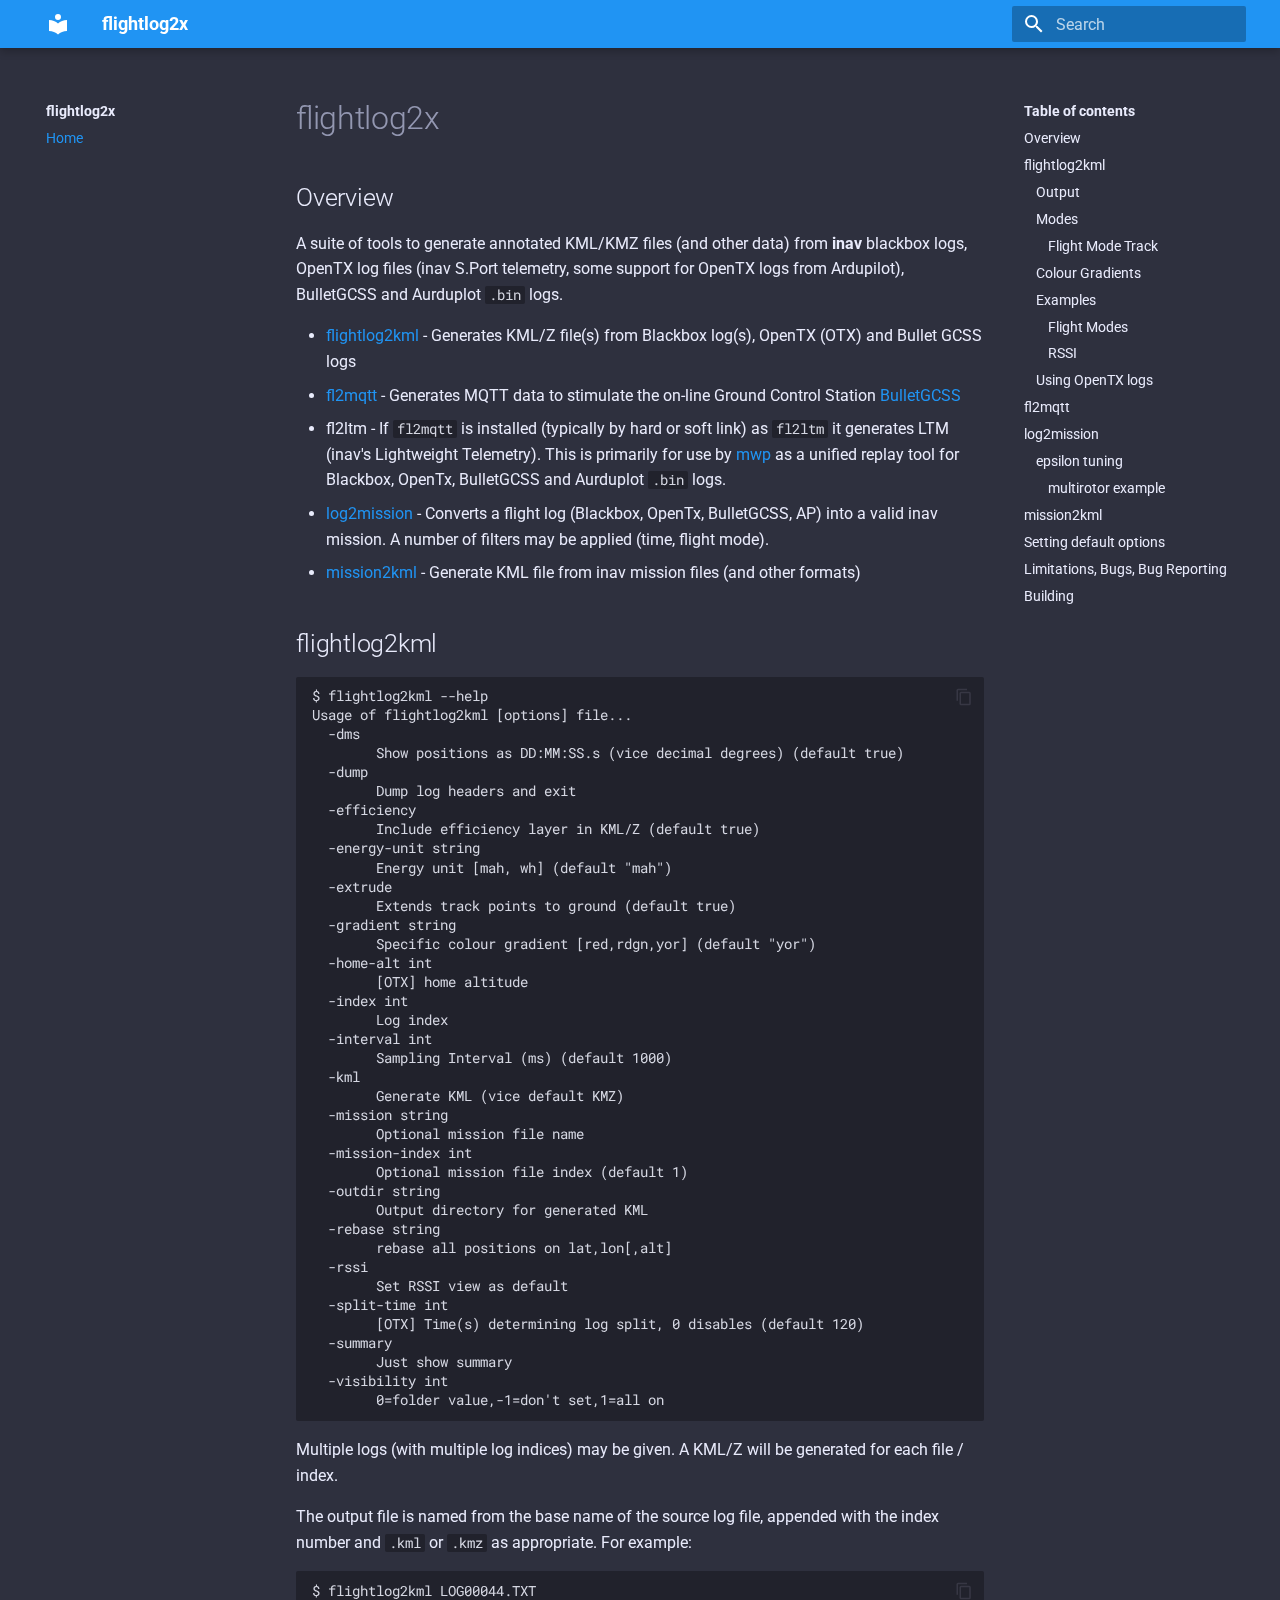
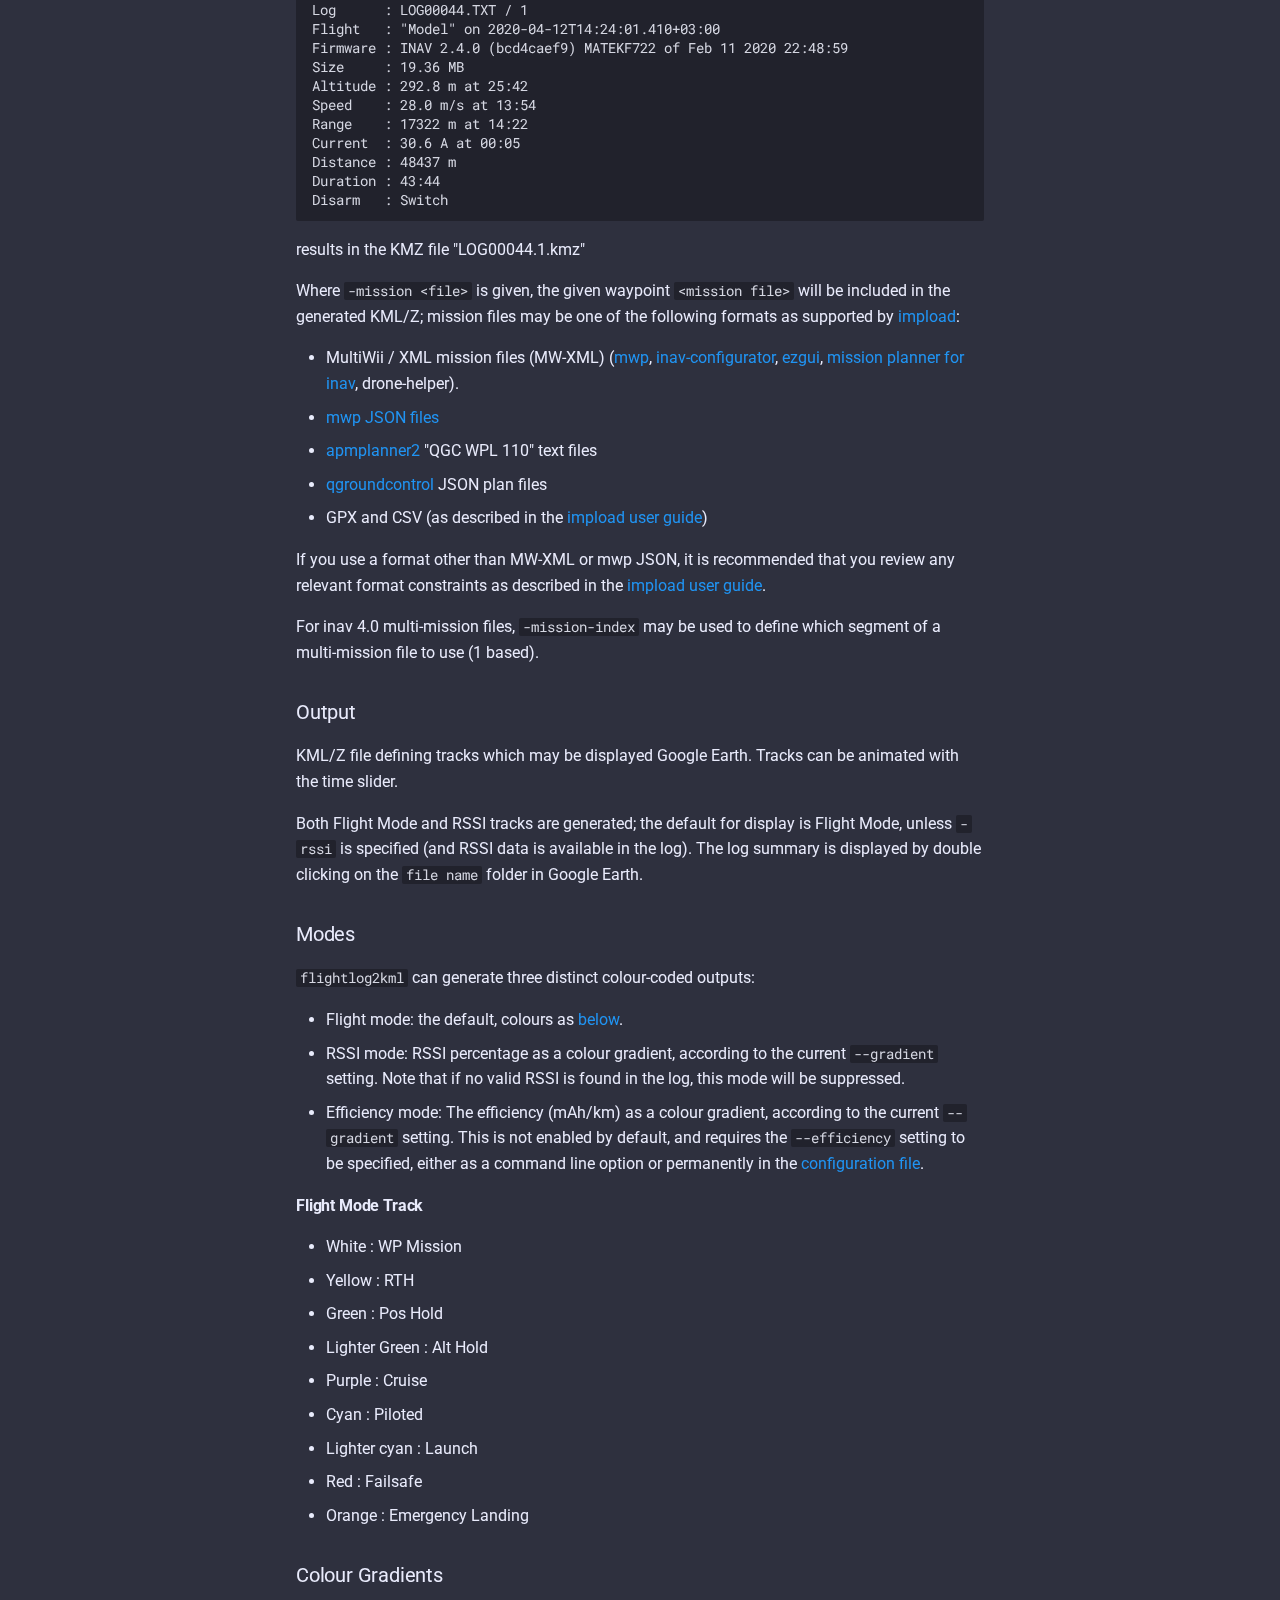
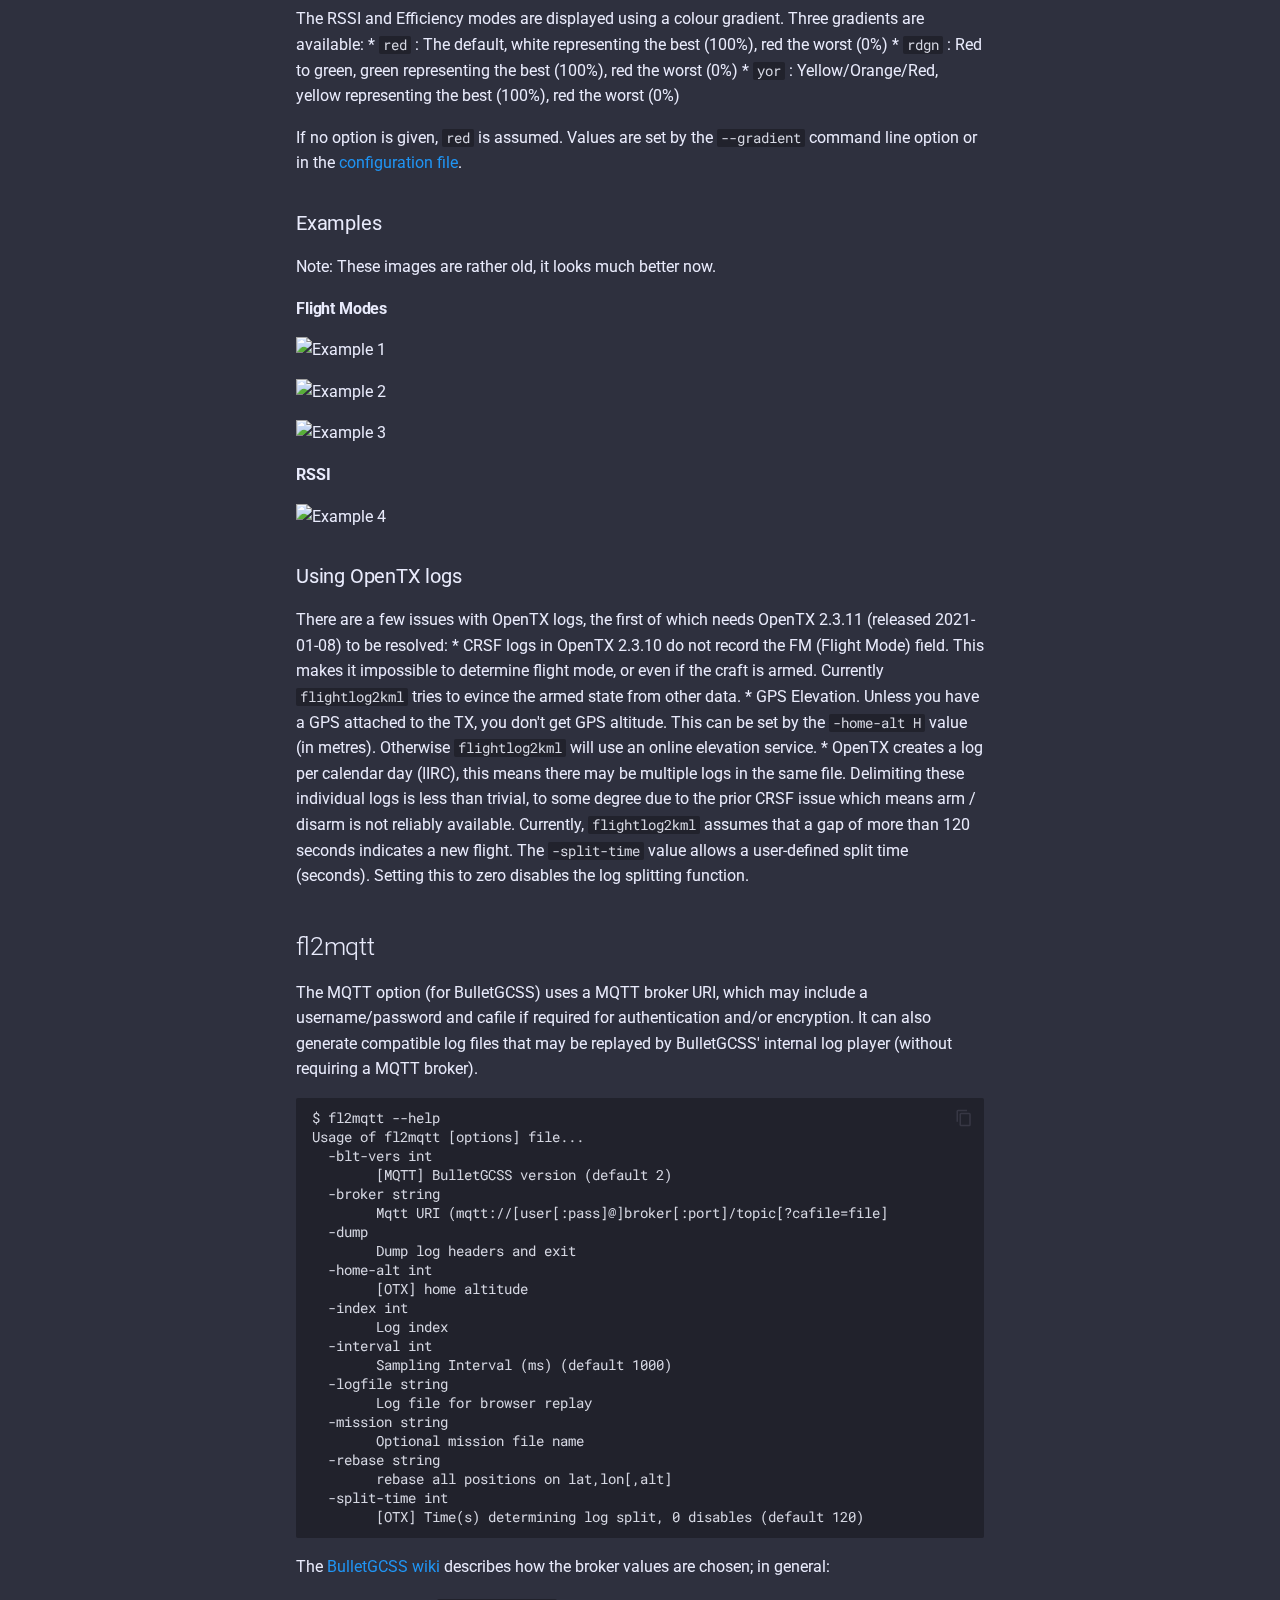
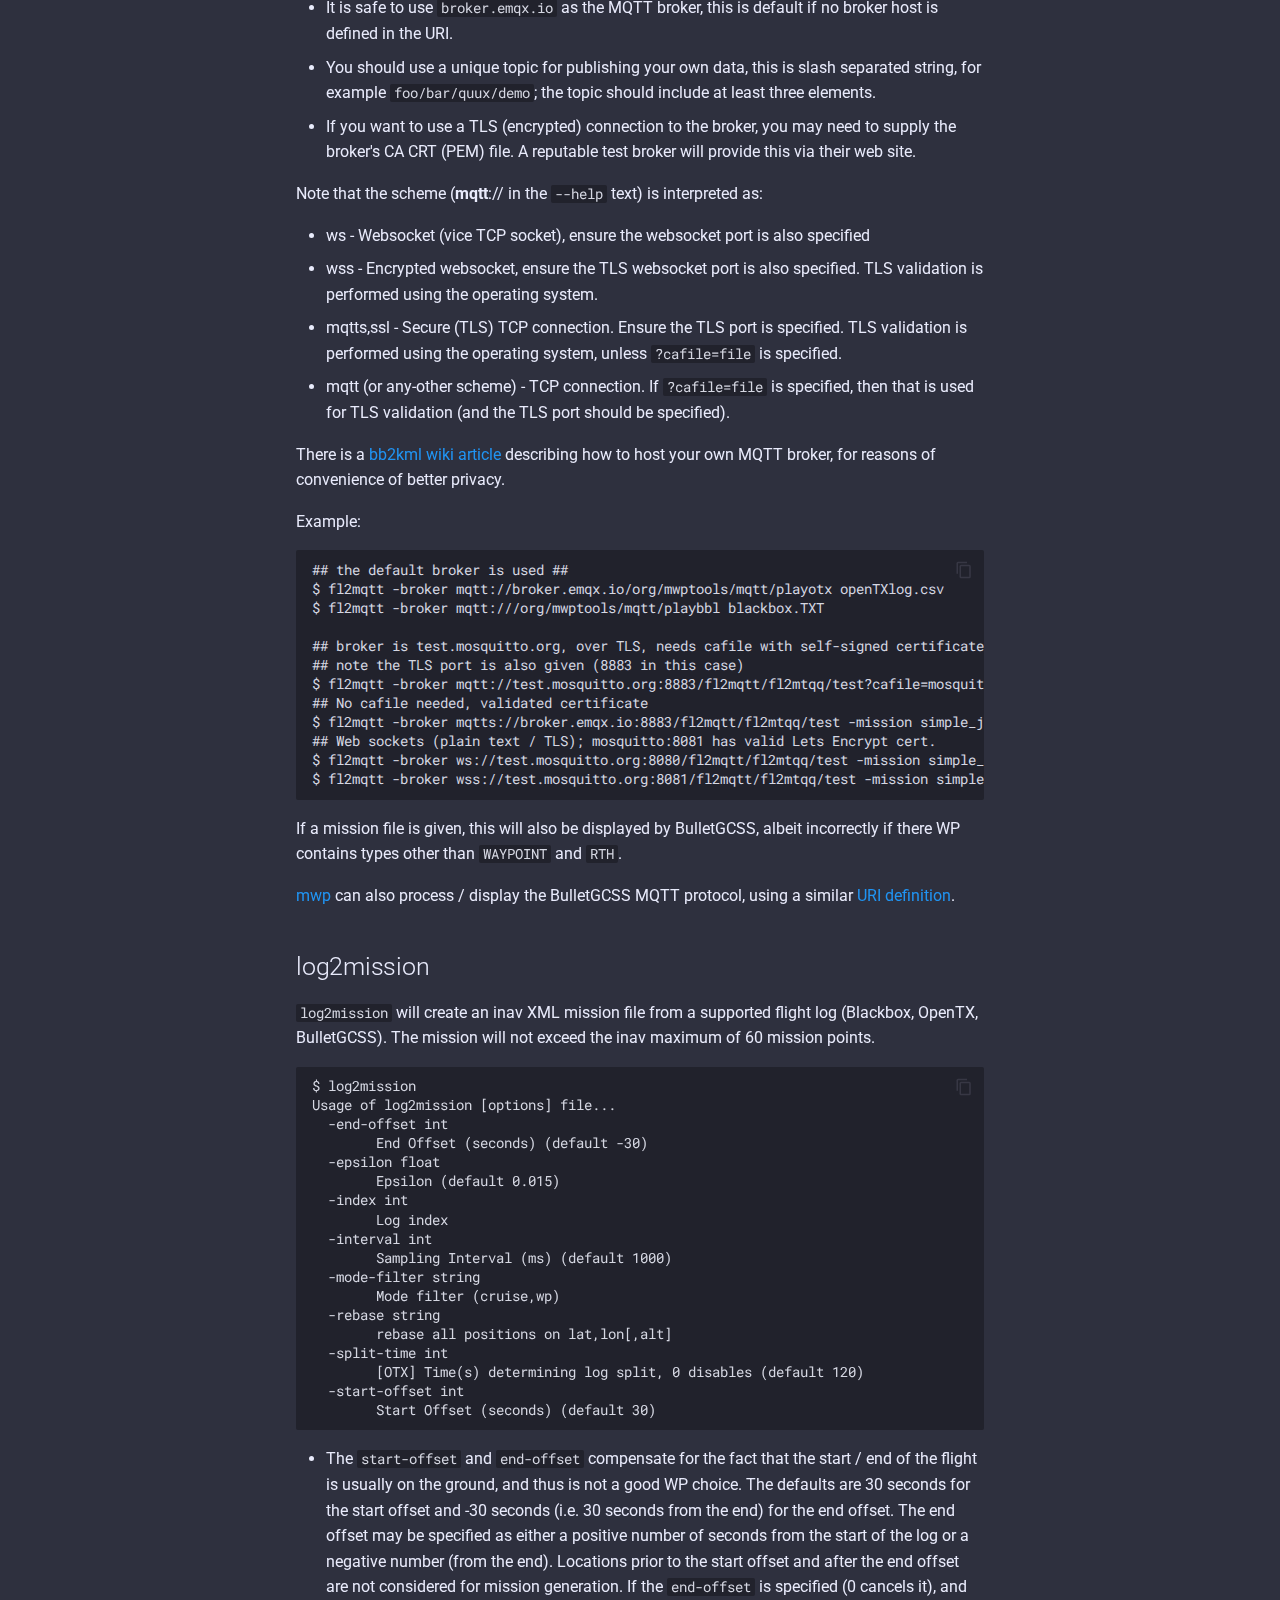
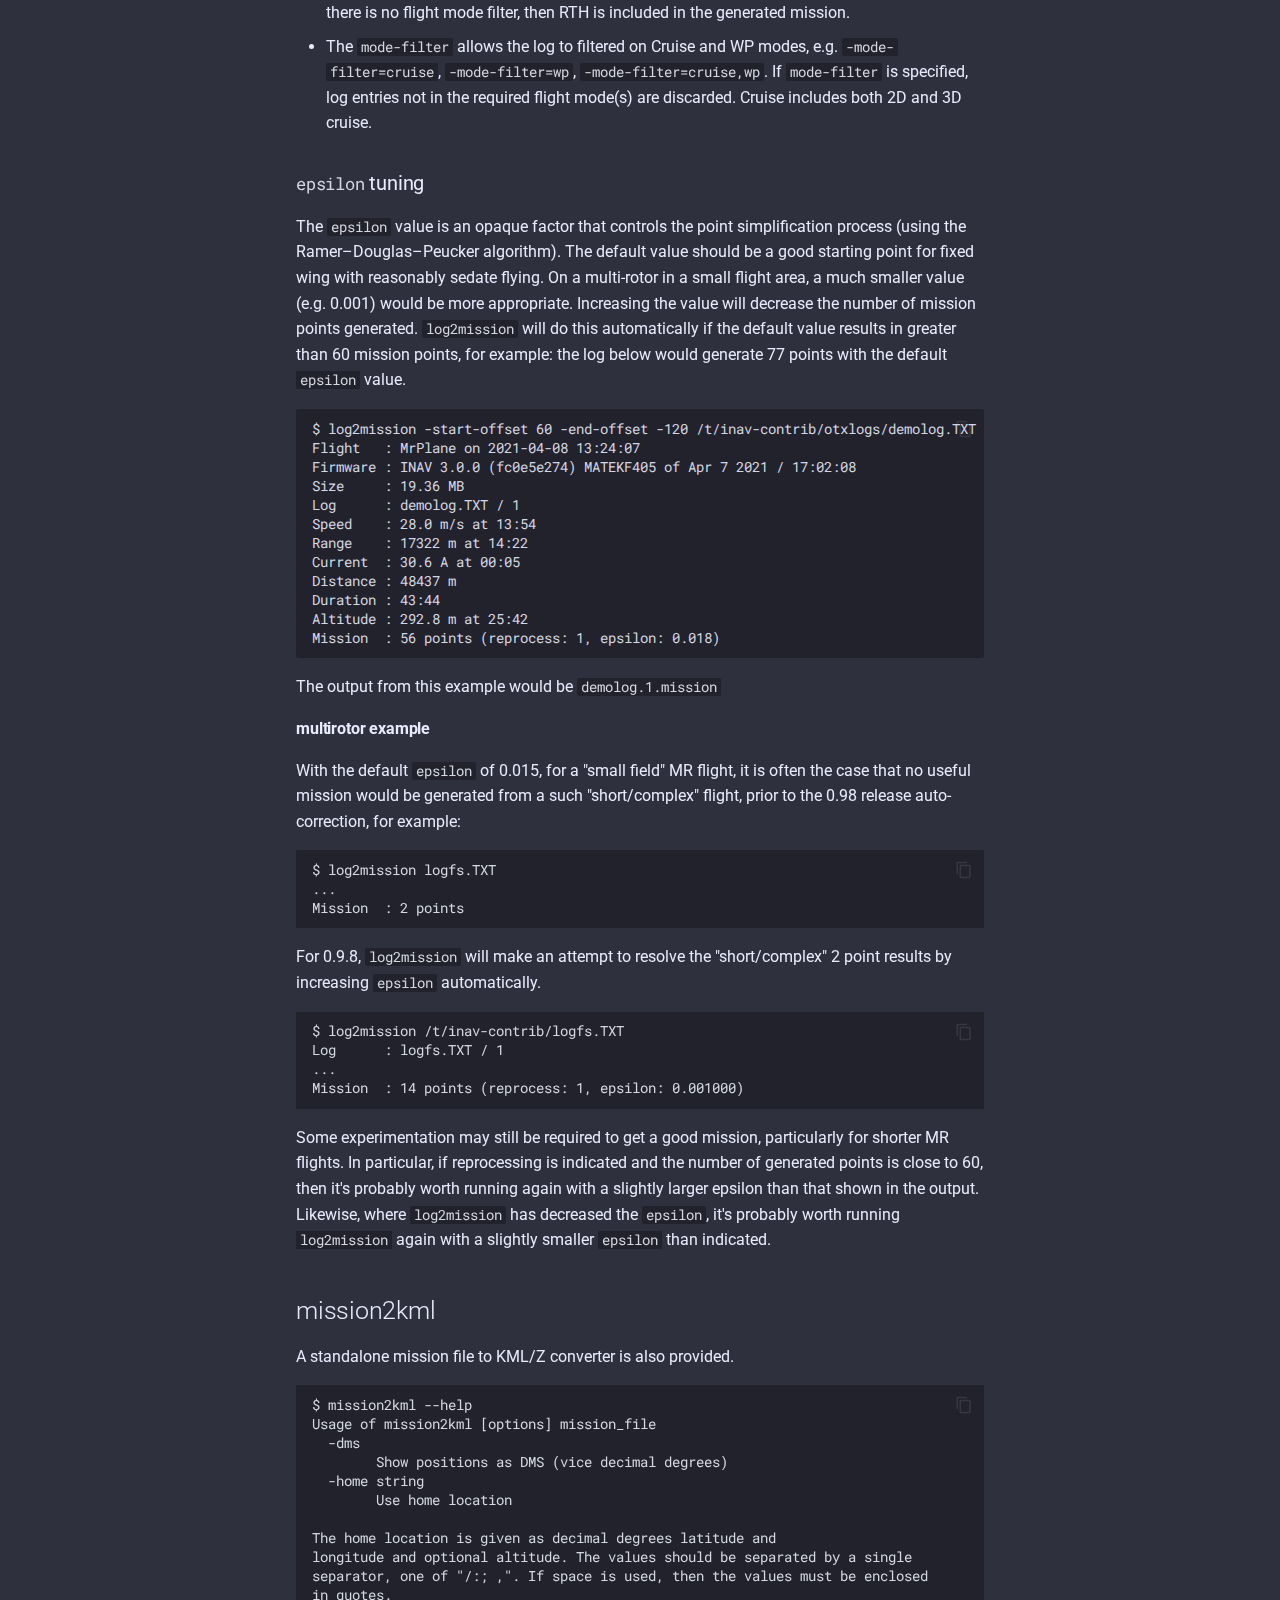
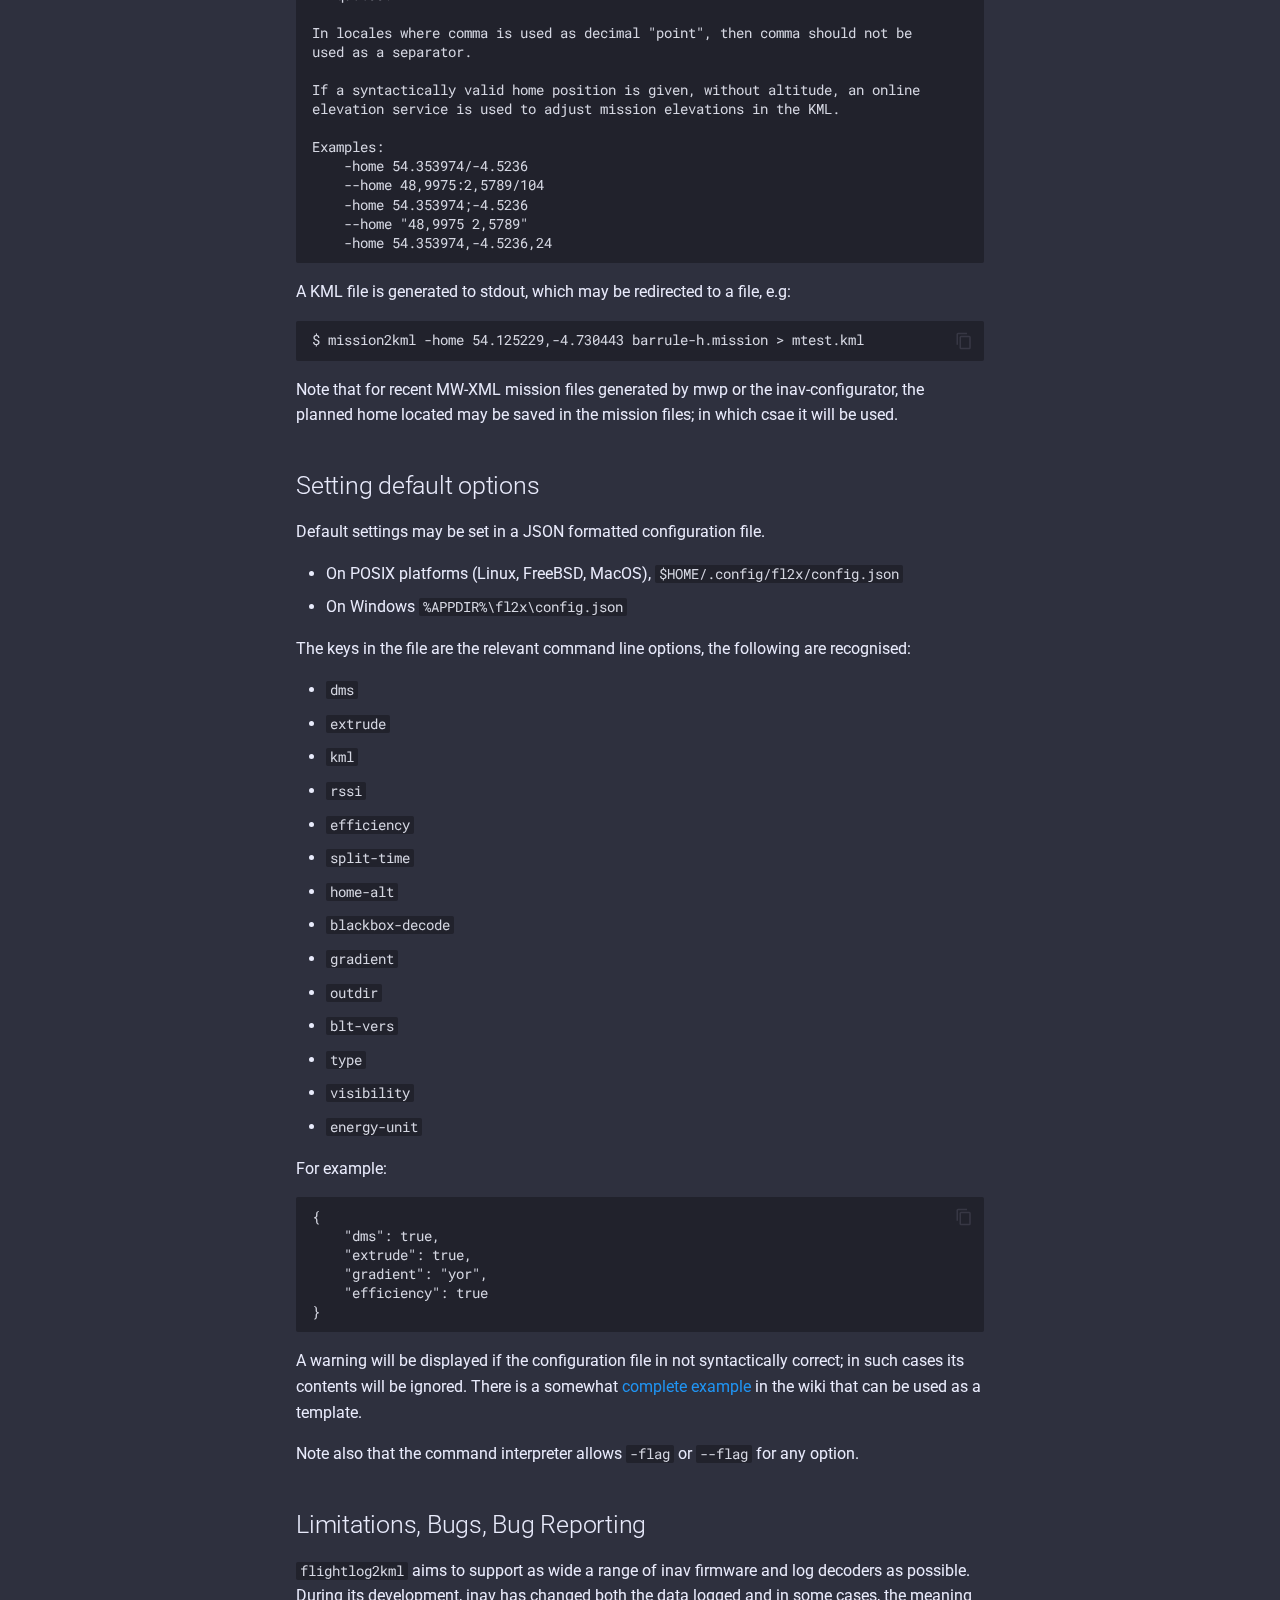
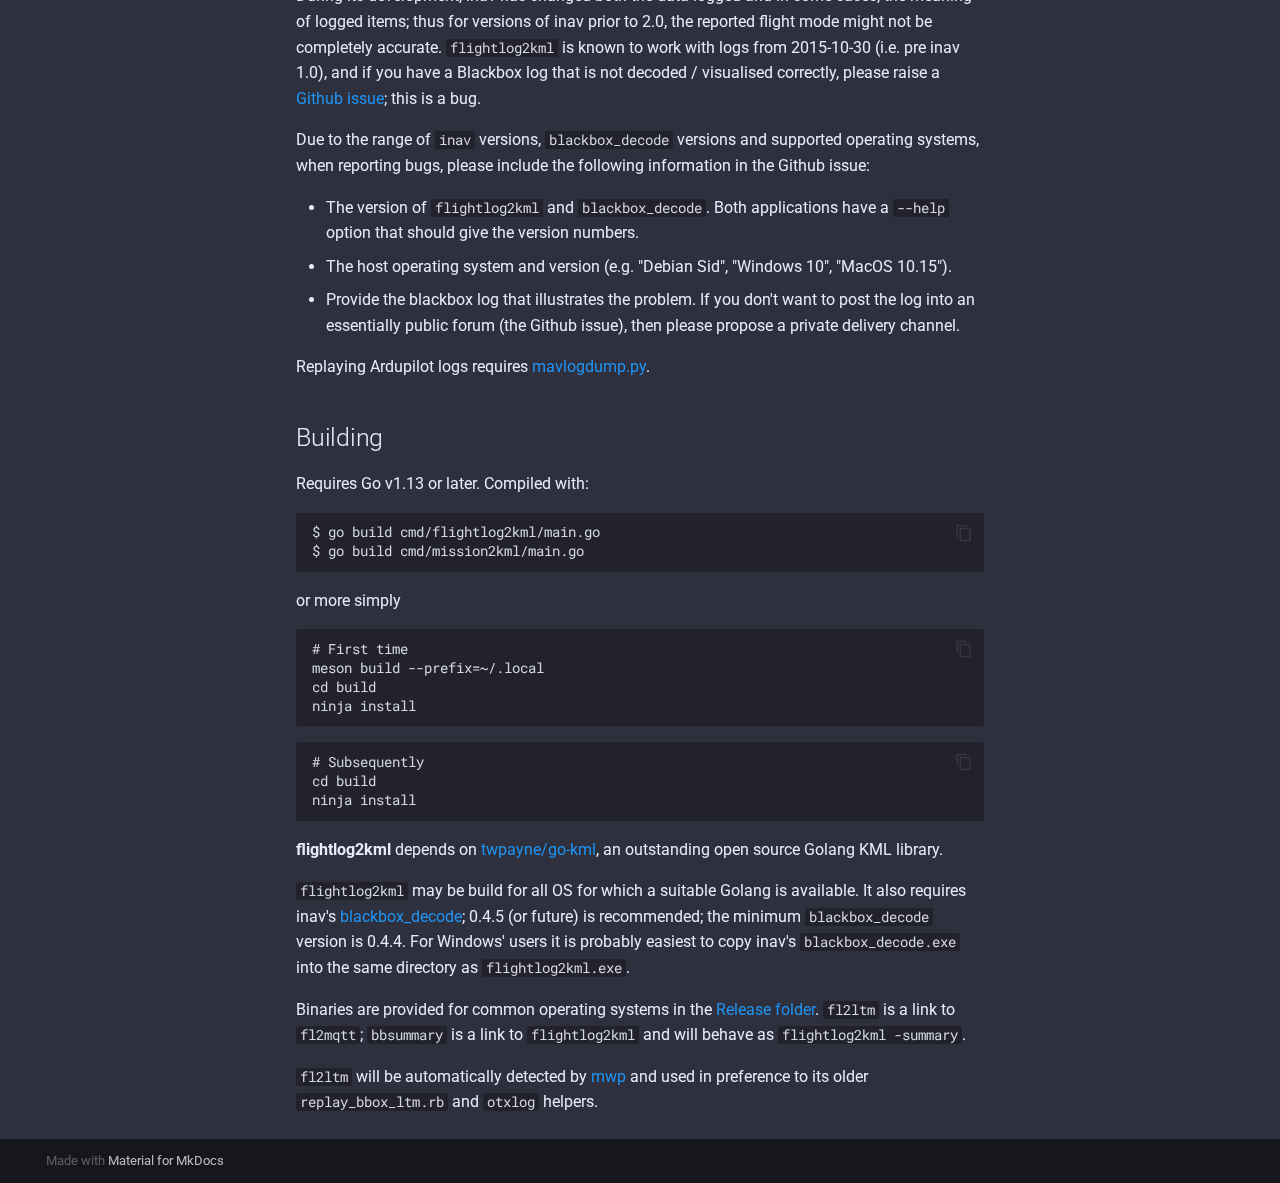
==== manual/site/index.html @ 68529bb4 "mkdocs support" ====
<!doctype html>
<html lang="en" class="no-js">
  <head>
    
      <meta charset="utf-8">
      <meta name="viewport" content="width=device-width,initial-scale=1">
      
      
      
      <link rel="icon" href="assets/images/favicon.png">
      <meta name="generator" content="mkdocs-1.2.3, mkdocs-material-8.1.3">
    
    
      
        <title>flightlog2X - flightlog2x</title>
      
    
    
      <link rel="stylesheet" href="assets/stylesheets/main.edf004c2.min.css">
      
        
        <link rel="stylesheet" href="assets/stylesheets/palette.e6a45f82.min.css">
        
          
          
          <meta name="theme-color" content="#2094f3">
        
      
    
    
    
      
        
        <link rel="preconnect" href="https://fonts.gstatic.com" crossorigin>
        <link rel="stylesheet" href="https://fonts.googleapis.com/css?family=Roboto:300,400,400i,700%7CRoboto+Mono&display=fallback">
        <style>:root{--md-text-font:"Roboto";--md-code-font:"Roboto Mono"}</style>
      
    
    
    <script>__md_scope=new URL(".",location),__md_get=(e,_=localStorage,t=__md_scope)=>JSON.parse(_.getItem(t.pathname+"."+e)),__md_set=(e,_,t=localStorage,a=__md_scope)=>{try{t.setItem(a.pathname+"."+e,JSON.stringify(_))}catch(e){}}</script>
    
      

    
    
  </head>
  
  
    
    
    
    
    
    <body dir="ltr" data-md-color-scheme="slate" data-md-color-primary="blue" data-md-color-accent="">
  
    
    
    <input class="md-toggle" data-md-toggle="drawer" type="checkbox" id="__drawer" autocomplete="off">
    <input class="md-toggle" data-md-toggle="search" type="checkbox" id="__search" autocomplete="off">
    <label class="md-overlay" for="__drawer"></label>
    <div data-md-component="skip">
      
        
        <a href="#flightlog2x" class="md-skip">
          Skip to content
        </a>
      
    </div>
    <div data-md-component="announce">
      
    </div>
    
    
      

<header class="md-header" data-md-component="header">
  <nav class="md-header__inner md-grid" aria-label="Header">
    <a href="." title="flightlog2x" class="md-header__button md-logo" aria-label="flightlog2x" data-md-component="logo">
      
  
  <svg xmlns="http://www.w3.org/2000/svg" viewBox="0 0 24 24"><path d="M12 8a3 3 0 0 0 3-3 3 3 0 0 0-3-3 3 3 0 0 0-3 3 3 3 0 0 0 3 3m0 3.54C9.64 9.35 6.5 8 3 8v11c3.5 0 6.64 1.35 9 3.54 2.36-2.19 5.5-3.54 9-3.54V8c-3.5 0-6.64 1.35-9 3.54z"/></svg>

    </a>
    <label class="md-header__button md-icon" for="__drawer">
      <svg xmlns="http://www.w3.org/2000/svg" viewBox="0 0 24 24"><path d="M3 6h18v2H3V6m0 5h18v2H3v-2m0 5h18v2H3v-2z"/></svg>
    </label>
    <div class="md-header__title" data-md-component="header-title">
      <div class="md-header__ellipsis">
        <div class="md-header__topic">
          <span class="md-ellipsis">
            flightlog2x
          </span>
        </div>
        <div class="md-header__topic" data-md-component="header-topic">
          <span class="md-ellipsis">
            
              flightlog2X
            
          </span>
        </div>
      </div>
    </div>
    
    
    
      <label class="md-header__button md-icon" for="__search">
        <svg xmlns="http://www.w3.org/2000/svg" viewBox="0 0 24 24"><path d="M9.5 3A6.5 6.5 0 0 1 16 9.5c0 1.61-.59 3.09-1.56 4.23l.27.27h.79l5 5-1.5 1.5-5-5v-.79l-.27-.27A6.516 6.516 0 0 1 9.5 16 6.5 6.5 0 0 1 3 9.5 6.5 6.5 0 0 1 9.5 3m0 2C7 5 5 7 5 9.5S7 14 9.5 14 14 12 14 9.5 12 5 9.5 5z"/></svg>
      </label>
      <div class="md-search" data-md-component="search" role="dialog">
  <label class="md-search__overlay" for="__search"></label>
  <div class="md-search__inner" role="search">
    <form class="md-search__form" name="search">
      <input type="text" class="md-search__input" name="query" aria-label="Search" placeholder="Search" autocapitalize="off" autocorrect="off" autocomplete="off" spellcheck="false" data-md-component="search-query" required>
      <label class="md-search__icon md-icon" for="__search">
        <svg xmlns="http://www.w3.org/2000/svg" viewBox="0 0 24 24"><path d="M9.5 3A6.5 6.5 0 0 1 16 9.5c0 1.61-.59 3.09-1.56 4.23l.27.27h.79l5 5-1.5 1.5-5-5v-.79l-.27-.27A6.516 6.516 0 0 1 9.5 16 6.5 6.5 0 0 1 3 9.5 6.5 6.5 0 0 1 9.5 3m0 2C7 5 5 7 5 9.5S7 14 9.5 14 14 12 14 9.5 12 5 9.5 5z"/></svg>
        <svg xmlns="http://www.w3.org/2000/svg" viewBox="0 0 24 24"><path d="M20 11v2H8l5.5 5.5-1.42 1.42L4.16 12l7.92-7.92L13.5 5.5 8 11h12z"/></svg>
      </label>
      <nav class="md-search__options" aria-label="Search">
        
        <button type="reset" class="md-search__icon md-icon" aria-label="Clear" tabindex="-1">
          <svg xmlns="http://www.w3.org/2000/svg" viewBox="0 0 24 24"><path d="M19 6.41 17.59 5 12 10.59 6.41 5 5 6.41 10.59 12 5 17.59 6.41 19 12 13.41 17.59 19 19 17.59 13.41 12 19 6.41z"/></svg>
        </button>
      </nav>
      
    </form>
    <div class="md-search__output">
      <div class="md-search__scrollwrap" data-md-scrollfix>
        <div class="md-search-result" data-md-component="search-result">
          <div class="md-search-result__meta">
            Initializing search
          </div>
          <ol class="md-search-result__list"></ol>
        </div>
      </div>
    </div>
  </div>
</div>
    
    
  </nav>
  
</header>
    
    <div class="md-container" data-md-component="container">
      
      
        
          
        
      
      <main class="md-main" data-md-component="main">
        <div class="md-main__inner md-grid">
          
            
              
              <div class="md-sidebar md-sidebar--primary" data-md-component="sidebar" data-md-type="navigation" >
                <div class="md-sidebar__scrollwrap">
                  <div class="md-sidebar__inner">
                    


<nav class="md-nav md-nav--primary" aria-label="Navigation" data-md-level="0">
  <label class="md-nav__title" for="__drawer">
    <a href="." title="flightlog2x" class="md-nav__button md-logo" aria-label="flightlog2x" data-md-component="logo">
      
  
  <svg xmlns="http://www.w3.org/2000/svg" viewBox="0 0 24 24"><path d="M12 8a3 3 0 0 0 3-3 3 3 0 0 0-3-3 3 3 0 0 0-3 3 3 3 0 0 0 3 3m0 3.54C9.64 9.35 6.5 8 3 8v11c3.5 0 6.64 1.35 9 3.54 2.36-2.19 5.5-3.54 9-3.54V8c-3.5 0-6.64 1.35-9 3.54z"/></svg>

    </a>
    flightlog2x
  </label>
  
  <ul class="md-nav__list" data-md-scrollfix>
    
      
      
      

  
  
    
  
  
    <li class="md-nav__item md-nav__item--active">
      
      <input class="md-nav__toggle md-toggle" data-md-toggle="toc" type="checkbox" id="__toc">
      
      
        
      
      
        <label class="md-nav__link md-nav__link--active" for="__toc">
          Home
          <span class="md-nav__icon md-icon"></span>
        </label>
      
      <a href="." class="md-nav__link md-nav__link--active">
        Home
      </a>
      
        

<nav class="md-nav md-nav--secondary" aria-label="Table of contents">
  
  
  
    
  
  
    <label class="md-nav__title" for="__toc">
      <span class="md-nav__icon md-icon"></span>
      Table of contents
    </label>
    <ul class="md-nav__list" data-md-component="toc" data-md-scrollfix>
      
        <li class="md-nav__item">
  <a href="#overview" class="md-nav__link">
    Overview
  </a>
  
</li>
      
        <li class="md-nav__item">
  <a href="#flightlog2kml" class="md-nav__link">
    flightlog2kml
  </a>
  
    <nav class="md-nav" aria-label="flightlog2kml">
      <ul class="md-nav__list">
        
          <li class="md-nav__item">
  <a href="#output" class="md-nav__link">
    Output
  </a>
  
</li>
        
          <li class="md-nav__item">
  <a href="#modes" class="md-nav__link">
    Modes
  </a>
  
    <nav class="md-nav" aria-label="Modes">
      <ul class="md-nav__list">
        
          <li class="md-nav__item">
  <a href="#flight-mode-track" class="md-nav__link">
    Flight Mode Track
  </a>
  
</li>
        
      </ul>
    </nav>
  
</li>
        
          <li class="md-nav__item">
  <a href="#colour-gradients" class="md-nav__link">
    Colour Gradients
  </a>
  
</li>
        
          <li class="md-nav__item">
  <a href="#examples" class="md-nav__link">
    Examples
  </a>
  
    <nav class="md-nav" aria-label="Examples">
      <ul class="md-nav__list">
        
          <li class="md-nav__item">
  <a href="#flight-modes" class="md-nav__link">
    Flight Modes
  </a>
  
</li>
        
          <li class="md-nav__item">
  <a href="#rssi" class="md-nav__link">
    RSSI
  </a>
  
</li>
        
      </ul>
    </nav>
  
</li>
        
          <li class="md-nav__item">
  <a href="#using-opentx-logs" class="md-nav__link">
    Using OpenTX logs
  </a>
  
</li>
        
      </ul>
    </nav>
  
</li>
      
        <li class="md-nav__item">
  <a href="#fl2mqtt" class="md-nav__link">
    fl2mqtt
  </a>
  
</li>
      
        <li class="md-nav__item">
  <a href="#log2mission" class="md-nav__link">
    log2mission
  </a>
  
    <nav class="md-nav" aria-label="log2mission">
      <ul class="md-nav__list">
        
          <li class="md-nav__item">
  <a href="#epsilon-tuning" class="md-nav__link">
    epsilon tuning
  </a>
  
    <nav class="md-nav" aria-label="epsilon tuning">
      <ul class="md-nav__list">
        
          <li class="md-nav__item">
  <a href="#multirotor-example" class="md-nav__link">
    multirotor example
  </a>
  
</li>
        
      </ul>
    </nav>
  
</li>
        
      </ul>
    </nav>
  
</li>
      
        <li class="md-nav__item">
  <a href="#mission2kml" class="md-nav__link">
    mission2kml
  </a>
  
</li>
      
        <li class="md-nav__item">
  <a href="#setting-default-options" class="md-nav__link">
    Setting default options
  </a>
  
</li>
      
        <li class="md-nav__item">
  <a href="#limitations-bugs-bug-reporting" class="md-nav__link">
    Limitations, Bugs, Bug Reporting
  </a>
  
</li>
      
        <li class="md-nav__item">
  <a href="#building" class="md-nav__link">
    Building
  </a>
  
</li>
      
    </ul>
  
</nav>
      
    </li>
  

    
  </ul>
</nav>
                  </div>
                </div>
              </div>
            
            
              
              <div class="md-sidebar md-sidebar--secondary" data-md-component="sidebar" data-md-type="toc" >
                <div class="md-sidebar__scrollwrap">
                  <div class="md-sidebar__inner">
                    

<nav class="md-nav md-nav--secondary" aria-label="Table of contents">
  
  
  
    
  
  
    <label class="md-nav__title" for="__toc">
      <span class="md-nav__icon md-icon"></span>
      Table of contents
    </label>
    <ul class="md-nav__list" data-md-component="toc" data-md-scrollfix>
      
        <li class="md-nav__item">
  <a href="#overview" class="md-nav__link">
    Overview
  </a>
  
</li>
      
        <li class="md-nav__item">
  <a href="#flightlog2kml" class="md-nav__link">
    flightlog2kml
  </a>
  
    <nav class="md-nav" aria-label="flightlog2kml">
      <ul class="md-nav__list">
        
          <li class="md-nav__item">
  <a href="#output" class="md-nav__link">
    Output
  </a>
  
</li>
        
          <li class="md-nav__item">
  <a href="#modes" class="md-nav__link">
    Modes
  </a>
  
    <nav class="md-nav" aria-label="Modes">
      <ul class="md-nav__list">
        
          <li class="md-nav__item">
  <a href="#flight-mode-track" class="md-nav__link">
    Flight Mode Track
  </a>
  
</li>
        
      </ul>
    </nav>
  
</li>
        
          <li class="md-nav__item">
  <a href="#colour-gradients" class="md-nav__link">
    Colour Gradients
  </a>
  
</li>
        
          <li class="md-nav__item">
  <a href="#examples" class="md-nav__link">
    Examples
  </a>
  
    <nav class="md-nav" aria-label="Examples">
      <ul class="md-nav__list">
        
          <li class="md-nav__item">
  <a href="#flight-modes" class="md-nav__link">
    Flight Modes
  </a>
  
</li>
        
          <li class="md-nav__item">
  <a href="#rssi" class="md-nav__link">
    RSSI
  </a>
  
</li>
        
      </ul>
    </nav>
  
</li>
        
          <li class="md-nav__item">
  <a href="#using-opentx-logs" class="md-nav__link">
    Using OpenTX logs
  </a>
  
</li>
        
      </ul>
    </nav>
  
</li>
      
        <li class="md-nav__item">
  <a href="#fl2mqtt" class="md-nav__link">
    fl2mqtt
  </a>
  
</li>
      
        <li class="md-nav__item">
  <a href="#log2mission" class="md-nav__link">
    log2mission
  </a>
  
    <nav class="md-nav" aria-label="log2mission">
      <ul class="md-nav__list">
        
          <li class="md-nav__item">
  <a href="#epsilon-tuning" class="md-nav__link">
    epsilon tuning
  </a>
  
    <nav class="md-nav" aria-label="epsilon tuning">
      <ul class="md-nav__list">
        
          <li class="md-nav__item">
  <a href="#multirotor-example" class="md-nav__link">
    multirotor example
  </a>
  
</li>
        
      </ul>
    </nav>
  
</li>
        
      </ul>
    </nav>
  
</li>
      
        <li class="md-nav__item">
  <a href="#mission2kml" class="md-nav__link">
    mission2kml
  </a>
  
</li>
      
        <li class="md-nav__item">
  <a href="#setting-default-options" class="md-nav__link">
    Setting default options
  </a>
  
</li>
      
        <li class="md-nav__item">
  <a href="#limitations-bugs-bug-reporting" class="md-nav__link">
    Limitations, Bugs, Bug Reporting
  </a>
  
</li>
      
        <li class="md-nav__item">
  <a href="#building" class="md-nav__link">
    Building
  </a>
  
</li>
      
    </ul>
  
</nav>
                  </div>
                </div>
              </div>
            
          
          <div class="md-content" data-md-component="content">
            <article class="md-content__inner md-typeset">
              
                

<h1 id="flightlog2x">flightlog2x<a class="headerlink" href="#flightlog2x" title="Permanent link">#</a></h1>
<h2 id="overview">Overview<a class="headerlink" href="#overview" title="Permanent link">#</a></h2>
<p>A suite of tools to generate annotated KML/KMZ files (and other data) from <strong>inav</strong> blackbox logs, OpenTX log files (inav S.Port telemetry, some support for OpenTX logs from Ardupilot), BulletGCSS and Aurduplot <code>.bin</code> logs.</p>
<ul>
<li><a href="#flightlog2kml">flightlog2kml</a> - Generates KML/Z file(s) from Blackbox log(s), OpenTX (OTX) and Bullet GCSS logs</li>
<li><a href="#fl2mqtt">fl2mqtt</a> - Generates MQTT data to stimulate the on-line Ground Control Station <a href="https://bulletgcss.fpvsampa.com/">BulletGCSS</a></li>
<li>fl2ltm - If <code>fl2mqtt</code> is installed (typically by hard or soft link) as <code>fl2ltm</code> it generates LTM  (inav's Lightweight Telemetry). This is primarily for use by <a href="https://github.com/stronnag/mwptools/">mwp</a> as a unified replay tool for Blackbox, OpenTx, BulletGCSS and Aurduplot <code>.bin</code> logs.</li>
<li><a href="#log2mission">log2mission</a> - Converts a flight log (Blackbox, OpenTx, BulletGCSS, AP) into a valid inav mission. A number of filters may be applied (time, flight mode).</li>
<li><a href="#mission2kml">mission2kml</a> - Generate KML file from inav mission files (and other formats)</li>
</ul>
<h2 id="flightlog2kml">flightlog2kml<a class="headerlink" href="#flightlog2kml" title="Permanent link">#</a></h2>
<div class="highlight"><pre><span></span><code>$ flightlog2kml --help
Usage of flightlog2kml [options] file...
  -dms
        Show positions as DD:MM:SS.s (vice decimal degrees) (default true)
  -dump
        Dump log headers and exit
  -efficiency
        Include efficiency layer in KML/Z (default true)
  -energy-unit string
        Energy unit [mah, wh] (default &quot;mah&quot;)
  -extrude
        Extends track points to ground (default true)
  -gradient string
        Specific colour gradient [red,rdgn,yor] (default &quot;yor&quot;)
  -home-alt int
        [OTX] home altitude
  -index int
        Log index
  -interval int
        Sampling Interval (ms) (default 1000)
  -kml
        Generate KML (vice default KMZ)
  -mission string
        Optional mission file name
  -mission-index int
        Optional mission file index (default 1)
  -outdir string
        Output directory for generated KML
  -rebase string
        rebase all positions on lat,lon[,alt]
  -rssi
        Set RSSI view as default
  -split-time int
        [OTX] Time(s) determining log split, 0 disables (default 120)
  -summary
        Just show summary
  -visibility int
        0=folder value,-1=don&#39;t set,1=all on
</code></pre></div>
<p>Multiple logs (with multiple log indices) may be given. A KML/Z will be generated for each file / index.</p>
<p>The output file is named from the base name of the source log file, appended with the index number and <code>.kml</code> or <code>.kmz</code> as appropriate. For example:</p>
<p><div class="highlight"><pre><span></span><code>$ flightlog2kml LOG00044.TXT
Log      : LOG00044.TXT / 1
Flight   : &quot;Model&quot; on 2020-04-12T14:24:01.410+03:00
Firmware : INAV 2.4.0 (bcd4caef9) MATEKF722 of Feb 11 2020 22:48:59
Size     : 19.36 MB
Altitude : 292.8 m at 25:42
Speed    : 28.0 m/s at 13:54
Range    : 17322 m at 14:22
Current  : 30.6 A at 00:05
Distance : 48437 m
Duration : 43:44
Disarm   : Switch
</code></pre></div>
results in the KMZ file "LOG00044.1.kmz"</p>
<p>Where <code>-mission &lt;file&gt;</code> is given, the given waypoint <code>&lt;mission file&gt;</code> will be included in the generated KML/Z; mission files may be one of the following formats as supported by <a href="https://github.com/stronnag/impload">impload</a>:</p>
<ul>
<li>MultiWii / XML mission files (MW-XML) (<a href="https://github.com/stronnag/mwptools/">mwp</a>, <a href="https://github.com/iNavFlight/inav-configurator">inav-configurator</a>, <a href="https://play.google.com/store/apps/details?id=com.ezio.multiwii&amp;hl=en_GB">ezgui</a>, <a href="https://play.google.com/store/apps/details?id=com.eziosoft.ezgui.inav&amp;hl=en">mission planner for inav</a>, drone-helper).</li>
<li><a href="https://github.com/stronnag/mwptools/">mwp JSON files</a></li>
<li><a href="https://ardupilot.org/planner2/">apmplanner2</a> "QGC WPL 110" text files</li>
<li><a href="http://qgroundcontrol.com/">qgroundcontrol</a> JSON plan files</li>
<li>GPX and CSV (as described in the <a href="https://github.com/stronnag/impload/wiki/impload-User-Guide">impload user guide</a>)</li>
</ul>
<p>If you use a format other than MW-XML or mwp JSON, it is recommended that you review any relevant format constraints as described in the <a href="https://github.com/stronnag/impload/wiki/impload-User-Guide">impload user guide</a>.</p>
<p>For inav 4.0 multi-mission files, <code>-mission-index</code> may be used to define which segment of a multi-mission file to use (1 based).</p>
<h3 id="output">Output<a class="headerlink" href="#output" title="Permanent link">#</a></h3>
<p>KML/Z file defining tracks which may be displayed Google Earth. Tracks can be animated with the time slider.</p>
<p>Both Flight Mode and RSSI tracks are generated; the default for display is Flight Mode, unless <code>-rssi</code> is specified (and RSSI data is available in the log). The log summary is displayed by double clicking on the <code>file name</code> folder in Google Earth.</p>
<h3 id="modes">Modes<a class="headerlink" href="#modes" title="Permanent link">#</a></h3>
<p><code>flightlog2kml</code> can generate three distinct colour-coded outputs:</p>
<ul>
<li>Flight mode: the default, colours as <a href="#flight_mode_track">below</a>.</li>
<li>RSSI mode: RSSI percentage as a colour gradient, according to the current <code>--gradient</code> setting. Note that if no valid RSSI is found in the log, this mode will be suppressed.</li>
<li>Efficiency mode: The efficiency (mAh/km) as a colour gradient,  according to the current <code>--gradient</code> setting. This is not enabled by default, and requires the <code>--efficiency</code> setting to be specified, either as a command line option or permanently in the <a href="#setting-default-options">configuration file</a>.</li>
</ul>
<h4 id="flight-mode-track">Flight Mode Track<a class="headerlink" href="#flight-mode-track" title="Permanent link">#</a></h4>
<ul>
<li>White : WP Mission</li>
<li>Yellow : RTH</li>
<li>Green : Pos Hold</li>
<li>Lighter Green : Alt Hold</li>
<li>Purple : Cruise</li>
<li>Cyan : Piloted</li>
<li>Lighter cyan : Launch</li>
<li>Red : Failsafe</li>
<li>Orange : Emergency Landing</li>
</ul>
<h3 id="colour-gradients">Colour Gradients<a class="headerlink" href="#colour-gradients" title="Permanent link">#</a></h3>
<p>The RSSI and Efficiency modes are displayed using a colour gradient. Three gradients are available:
* <code>red</code> : The default, white representing the best (100%), red the worst (0%)
* <code>rdgn</code> : Red to green, green representing the best (100%), red the worst (0%)
* <code>yor</code> : Yellow/Orange/Red, yellow representing the best (100%), red the worst (0%)</p>
<p>If no option is given, <code>red</code> is assumed. Values are set by the <code>--gradient</code> command line option or  in the <a href="#setting-default-options">configuration file</a>.</p>
<h3 id="examples">Examples<a class="headerlink" href="#examples" title="Permanent link">#</a></h3>
<p>Note: These images are rather old, it looks much better now.</p>
<h4 id="flight-modes">Flight Modes<a class="headerlink" href="#flight-modes" title="Permanent link">#</a></h4>
<p><img alt="Example 1" src="https://github.com/stronnag/mwptools/wiki/images/bbl2kml-1.png" /></p>
<p><img alt="Example 2" src="https://github.com/stronnag/mwptools/wiki/images/bbl2kml-2.png" /></p>
<p><img alt="Example 3" src="https://github.com/stronnag/mwptools/wiki/images/bbl2kml-3.png" /></p>
<h4 id="rssi">RSSI<a class="headerlink" href="#rssi" title="Permanent link">#</a></h4>
<p><img alt="Example 4" src="https://github.com/stronnag/mwptools/wiki/images/inav-tracer-rssi.jpg" /></p>
<h3 id="using-opentx-logs">Using OpenTX logs<a class="headerlink" href="#using-opentx-logs" title="Permanent link">#</a></h3>
<p>There are a few issues with OpenTX logs, the first of which needs OpenTX 2.3.11 (released 2021-01-08) to be resolved:
* CRSF logs in OpenTX 2.3.10 do not record the FM (Flight Mode) field. This makes it impossible to determine flight mode, or even if the craft is armed. Currently <code>flightlog2kml</code> tries to evince the armed state from other data.
* GPS Elevation. Unless you have a GPS attached to the TX, you don't get GPS altitude. This can be set by the <code>-home-alt H</code> value (in metres). Otherwise <code>flightlog2kml</code> will use an online elevation service.
* OpenTX creates a log per calendar day (IIRC), this means there may be multiple logs in the same file. Delimiting these individual logs is less than trivial, to some degree due to the prior CRSF issue which means arm / disarm is not reliably available. Currently, <code>flightlog2kml</code> assumes that a gap of more than 120 seconds indicates a new flight. The <code>-split-time</code> value allows a user-defined split time (seconds). Setting this to zero disables the log splitting function.</p>
<h2 id="fl2mqtt">fl2mqtt<a class="headerlink" href="#fl2mqtt" title="Permanent link">#</a></h2>
<p>The MQTT option (for BulletGCSS) uses a MQTT broker URI, which may include a username/password and cafile if required for authentication and/or encryption. It can also generate compatible log files that may be replayed by BulletGCSS' internal log player (without requiring a MQTT broker).</p>
<div class="highlight"><pre><span></span><code>$ fl2mqtt --help
Usage of fl2mqtt [options] file...
  -blt-vers int
        [MQTT] BulletGCSS version (default 2)
  -broker string
        Mqtt URI (mqtt://[user[:pass]@]broker[:port]/topic[?cafile=file]
  -dump
        Dump log headers and exit
  -home-alt int
        [OTX] home altitude
  -index int
        Log index
  -interval int
        Sampling Interval (ms) (default 1000)
  -logfile string
        Log file for browser replay
  -mission string
        Optional mission file name
  -rebase string
        rebase all positions on lat,lon[,alt]
  -split-time int
        [OTX] Time(s) determining log split, 0 disables (default 120)
</code></pre></div>
<p>The <a href="https://github.com/danarrib/BulletGCSS/wiki">BulletGCSS wiki</a> describes how the broker values are chosen; in general:</p>
<ul>
<li>It is safe to use <code>broker.emqx.io</code> as the MQTT broker, this is default if no broker host is defined in the URI.</li>
<li>You should use a unique topic for publishing your own data, this is slash separated string, for example <code>foo/bar/quux/demo</code>; the topic should include at least three elements.</li>
<li>If you want to use a TLS (encrypted) connection to the broker, you may need to supply the broker's CA CRT (PEM) file. A reputable test broker will provide this via their web site.</li>
</ul>
<p>Note that the scheme (<strong>mqtt</strong>:// in the <code>--help</code> text) is interpreted as:</p>
<ul>
<li>ws - Websocket (vice TCP socket), ensure the websocket port is also specified</li>
<li>wss - Encrypted websocket, ensure the TLS websocket port is also specified. TLS validation is performed using the operating system.</li>
<li>mqtts,ssl - Secure (TLS) TCP connection. Ensure the TLS port is specified. TLS validation is performed using the operating system, unless <code>?cafile=file</code> is specified.</li>
<li>mqtt (or any-other scheme) - TCP connection. If <code>?cafile=file</code> is specified, then that is used for TLS validation (and the TLS port should be specified).</li>
</ul>
<p>There is a <a href="https://github.com/stronnag/bbl2kml/wiki/Self-Hosting-a-MQTT-server-(e.g.-for-fl2mqtt-&amp;--BulletGCSS)">bb2kml wiki article</a> describing how to host your own MQTT broker, for reasons of convenience of better privacy.</p>
<p>Example:
<div class="highlight"><pre><span></span><code>## the default broker is used ##
$ fl2mqtt -broker mqtt://broker.emqx.io/org/mwptools/mqtt/playotx openTXlog.csv
$ fl2mqtt -broker mqtt:///org/mwptools/mqtt/playbbl blackbox.TXT

## broker is test.mosquitto.org, over TLS, needs cafile with self-signed certificate
## note the TLS port is also given (8883 in this case)
$ fl2mqtt -broker mqtt://test.mosquitto.org:8883/fl2mqtt/fl2mtqq/test?cafile=mosquitto.org.crt -mission simple_jump.mission BBL_102629.TXT
## No cafile needed, validated certificate
$ fl2mqtt -broker mqtts://broker.emqx.io:8883/fl2mqtt/fl2mtqq/test -mission simple_jump.mission BBL_102629.TXT
## Web sockets (plain text / TLS); mosquitto:8081 has valid Lets Encrypt cert.
$ fl2mqtt -broker ws://test.mosquitto.org:8080/fl2mqtt/fl2mtqq/test -mission simple_jump.mission BBL_102629.TXT
$ fl2mqtt -broker wss://test.mosquitto.org:8081/fl2mqtt/fl2mtqq/test -mission simple_jump.mission BBL_102629.TXT
</code></pre></div></p>
<p>If a mission file is given, this will also be displayed by BulletGCSS, albeit incorrectly if there WP contains types other than <code>WAYPOINT</code> and <code>RTH</code>.</p>
<p><a href="https://github.com/stronnag/mwptools">mwp</a> can also process / display the BulletGCSS MQTT protocol, using a similar <a href="https://github.com/stronnag/mwptools/wiki/mqtt---bulletgcss-telemetry">URI definition</a>.</p>
<h2 id="log2mission">log2mission<a class="headerlink" href="#log2mission" title="Permanent link">#</a></h2>
<p><code>log2mission</code> will create an inav XML mission file from a supported flight log (Blackbox, OpenTX, BulletGCSS). The mission will not exceed the inav maximum of 60 mission points.</p>
<div class="highlight"><pre><span></span><code>$ log2mission
Usage of log2mission [options] file...
  -end-offset int
        End Offset (seconds) (default -30)
  -epsilon float
        Epsilon (default 0.015)
  -index int
        Log index
  -interval int
        Sampling Interval (ms) (default 1000)
  -mode-filter string
        Mode filter (cruise,wp)
  -rebase string
        rebase all positions on lat,lon[,alt]
  -split-time int
        [OTX] Time(s) determining log split, 0 disables (default 120)
  -start-offset int
        Start Offset (seconds) (default 30)
</code></pre></div>
<ul>
<li>The <code>start-offset</code> and <code>end-offset</code> compensate for the fact that the start / end of the flight is usually on the ground, and thus is not a good WP choice. The defaults are 30 seconds for the start offset and -30 seconds (i.e. 30 seconds from the end) for the end offset. The end offset may be specified as either a positive number of seconds from the start of the log or a negative number (from the end). Locations prior to the start offset and after the end offset are not considered for mission generation. If the <code>end-offset</code> is specified (0 cancels it), and there is no flight mode filter, then RTH is included in the generated mission.</li>
<li>The <code>mode-filter</code> allows the log to filtered on Cruise and WP modes, e.g. <code>-mode-filter=cruise</code>, <code>-mode-filter=wp</code>, <code>-mode-filter=cruise,wp</code>. If <code>mode-filter</code> is specified, log entries not in the required flight mode(s) are discarded. Cruise includes both 2D and 3D cruise.</li>
</ul>
<h3 id="epsilon-tuning"><code>epsilon</code> tuning<a class="headerlink" href="#epsilon-tuning" title="Permanent link">#</a></h3>
<p>The <code>epsilon</code> value is an opaque factor that controls the point simplification process (using the Ramer–Douglas–Peucker algorithm). The default value should be a good starting point for fixed wing with reasonably sedate flying. On a multi-rotor in a small flight area, a much smaller value (e.g. 0.001) would be more appropriate.  Increasing the value will decrease the number of mission points generated. <code>log2mission</code> will do this automatically if the default value results in greater than 60 mission points, for example: the log below would generate 77 points with the default <code>epsilon</code> value.</p>
<div class="highlight"><pre><span></span><code>$ log2mission -start-offset 60 -end-offset -120 /t/inav-contrib/otxlogs/demolog.TXT
Flight   : MrPlane on 2021-04-08 13:24:07
Firmware : INAV 3.0.0 (fc0e5e274) MATEKF405 of Apr 7 2021 / 17:02:08
Size     : 19.36 MB
Log      : demolog.TXT / 1
Speed    : 28.0 m/s at 13:54
Range    : 17322 m at 14:22
Current  : 30.6 A at 00:05
Distance : 48437 m
Duration : 43:44
Altitude : 292.8 m at 25:42
Mission  : 56 points (reprocess: 1, epsilon: 0.018)
</code></pre></div>
<p>The output from this example would be <code>demolog.1.mission</code></p>
<h4 id="multirotor-example">multirotor example<a class="headerlink" href="#multirotor-example" title="Permanent link">#</a></h4>
<p>With the default <code>epsilon</code> of 0.015, for a "small field" MR flight, it is often the case that no useful mission would be generated from a such "short/complex" flight, prior to the 0.98 release auto-correction, for example:</p>
<div class="highlight"><pre><span></span><code>$ log2mission logfs.TXT
...
Mission  : 2 points
</code></pre></div>
<p>For 0.9.8, <code>log2mission</code> will make an attempt to resolve the "short/complex" 2 point results by increasing <code>epsilon</code> automatically.</p>
<div class="highlight"><pre><span></span><code>$ log2mission /t/inav-contrib/logfs.TXT
Log      : logfs.TXT / 1
...
Mission  : 14 points (reprocess: 1, epsilon: 0.001000)
</code></pre></div>
<p>Some experimentation may still be required to get a good mission, particularly for shorter MR flights. In particular, if reprocessing is indicated and the number of generated points is close to 60, then it's probably worth running again with a slightly larger epsilon than that shown in the output. Likewise, where <code>log2mission</code> has decreased the <code>epsilon</code>, it's probably worth running <code>log2mission</code> again with a slightly smaller <code>epsilon</code> than indicated.</p>
<h2 id="mission2kml">mission2kml<a class="headerlink" href="#mission2kml" title="Permanent link">#</a></h2>
<p>A standalone mission file to KML/Z converter is also provided.</p>
<div class="highlight"><pre><span></span><code>$ mission2kml --help
Usage of mission2kml [options] mission_file
  -dms
        Show positions as DMS (vice decimal degrees)
  -home string
        Use home location

The home location is given as decimal degrees latitude and
longitude and optional altitude. The values should be separated by a single
separator, one of &quot;/:; ,&quot;. If space is used, then the values must be enclosed
in quotes.

In locales where comma is used as decimal &quot;point&quot;, then comma should not be
used as a separator.

If a syntactically valid home position is given, without altitude, an online
elevation service is used to adjust mission elevations in the KML.

Examples:
    -home 54.353974/-4.5236
    --home 48,9975:2,5789/104
    -home 54.353974;-4.5236
    --home &quot;48,9975 2,5789&quot;
    -home 54.353974,-4.5236,24
</code></pre></div>
<p>A KML file is generated to stdout, which may be redirected to a file, e.g:</p>
<div class="highlight"><pre><span></span><code>$ mission2kml -home 54.125229,-4.730443 barrule-h.mission &gt; mtest.kml
</code></pre></div>
<p>Note that for recent MW-XML mission files generated by mwp or the inav-configurator, the planned home located may be saved in the mission files; in which csae it will be used.</p>
<h2 id="setting-default-options">Setting default options<a class="headerlink" href="#setting-default-options" title="Permanent link">#</a></h2>
<p>Default settings may be set in a JSON formatted configuration file.</p>
<ul>
<li>On POSIX platforms (Linux, FreeBSD, MacOS), <code>$HOME/.config/fl2x/config.json</code></li>
<li>On Windows <code>%APPDIR%\fl2x\config.json</code></li>
</ul>
<p>The keys in the file are the relevant command line options, the following are recognised:</p>
<ul>
<li><code>dms</code></li>
<li><code>extrude</code></li>
<li><code>kml</code></li>
<li><code>rssi</code></li>
<li><code>efficiency</code></li>
<li><code>split-time</code></li>
<li><code>home-alt</code></li>
<li><code>blackbox-decode</code></li>
<li><code>gradient</code></li>
<li><code>outdir</code></li>
<li><code>blt-vers</code></li>
<li><code>type</code></li>
<li><code>visibility</code></li>
<li><code>energy-unit</code></li>
</ul>
<p>For example:</p>
<div class="highlight"><pre><span></span><code>{
    &quot;dms&quot;: true,
    &quot;extrude&quot;: true,
    &quot;gradient&quot;: &quot;yor&quot;,
    &quot;efficiency&quot;: true
}
</code></pre></div>
<p>A warning will be displayed if the configuration file in not syntactically correct; in such cases its contents will be ignored. There is a somewhat <a href="https://github.com/stronnag/bbl2kml/wiki/Sample-Config-file">complete example</a> in the wiki that can be used as a template.</p>
<p>Note also that the command interpreter allows <code>-flag</code> or <code>--flag</code> for any option.</p>
<h2 id="limitations-bugs-bug-reporting">Limitations, Bugs, Bug Reporting<a class="headerlink" href="#limitations-bugs-bug-reporting" title="Permanent link">#</a></h2>
<p><code>flightlog2kml</code> aims to support as wide a range of inav firmware and log decoders as possible. During its development, inav has changed both the data logged and in some cases, the meaning of logged items; thus for versions of inav prior to 2.0, the reported flight mode might not be completely accurate. <code>flightlog2kml</code> is known to work with logs from 2015-10-30 (i.e. pre inav 1.0), and if you have a Blackbox log that is not decoded / visualised correctly, please raise a <a href="https://github.com/stronnag/bbl2kml/issues">Github issue</a>; this is a bug.</p>
<p>Due to the range of <code>inav</code> versions, <code>blackbox_decode</code> versions and supported operating systems, when reporting bugs, please include the following information in the Github issue:</p>
<ul>
<li>The version of <code>flightlog2kml</code> and <code>blackbox_decode</code>. Both applications have a <code>--help</code> option that should give the version numbers.</li>
<li>The host operating system and version (e.g. "Debian Sid", "Windows 10", "MacOS 10.15").</li>
<li>Provide the blackbox log that illustrates the problem. If you don't want to post the log into an essentially public forum (the Github issue), then please propose a private delivery channel.</li>
</ul>
<p>Replaying Ardupilot logs requires <a href="https://github.com/ArduPilot/pymavlink">mavlogdump.py</a>.</p>
<h2 id="building">Building<a class="headerlink" href="#building" title="Permanent link">#</a></h2>
<p>Requires Go v1.13 or later.
Compiled with:</p>
<div class="highlight"><pre><span></span><code>$ go build cmd/flightlog2kml/main.go
$ go build cmd/mission2kml/main.go
</code></pre></div>
<p>or more simply</p>
<div class="highlight"><pre><span></span><code># First time
meson build --prefix=~/.local
cd build
ninja install
</code></pre></div>
<div class="highlight"><pre><span></span><code># Subsequently
cd build
ninja install
</code></pre></div>
<p><strong>flightlog2kml</strong> depends on <a href="https://github.com/twpayne/go-kml">twpayne/go-kml</a>, an outstanding open source Golang KML library.</p>
<p><code>flightlog2kml</code> may be build for all OS for which a suitable Golang is available. It also requires inav's <a href="https://github.com/iNavFlight/blackbox-tools">blackbox_decode</a>; 0.4.5 (or future) is recommended; the minimum <code>blackbox_decode</code> version is 0.4.4. For Windows' users it is probably easiest to copy inav's <code>blackbox_decode.exe</code> into the same directory as <code>flightlog2kml.exe</code>.</p>
<p>Binaries are provided for common operating systems in the <a href="https://github.com/stronnag/bbl2kml/releases">Release folder</a>. <code>fl2ltm</code> is a link to <code>fl2mqtt</code>; <code>bbsummary</code> is a link to <code>flightlog2kml</code> and will behave as <code>flightlog2kml -summary</code>.</p>
<p><code>fl2ltm</code> will be automatically detected by <a href="https://github.com/stronnag/mwptools/">mwp</a> and used in preference to its older <code>replay_bbox_ltm.rb</code> and <code>otxlog</code> helpers.</p>

              
            </article>
          </div>
        </div>
        
      </main>
      
        <footer class="md-footer">
  
  <div class="md-footer-meta md-typeset">
    <div class="md-footer-meta__inner md-grid">
      <div class="md-copyright">
  
  
    Made with
    <a href="https://squidfunk.github.io/mkdocs-material/" target="_blank" rel="noopener">
      Material for MkDocs
    </a>
  
</div>
      
    </div>
  </div>
</footer>
      
    </div>
    <div class="md-dialog" data-md-component="dialog">
      <div class="md-dialog__inner md-typeset"></div>
    </div>
    <script id="__config" type="application/json">{"base": ".", "features": [], "translations": {"clipboard.copy": "Copy to clipboard", "clipboard.copied": "Copied to clipboard", "search.config.lang": "en", "search.config.pipeline": "trimmer, stopWordFilter", "search.config.separator": "[\\s\\-]+", "search.placeholder": "Search", "search.result.placeholder": "Type to start searching", "search.result.none": "No matching documents", "search.result.one": "1 matching document", "search.result.other": "# matching documents", "search.result.more.one": "1 more on this page", "search.result.more.other": "# more on this page", "search.result.term.missing": "Missing", "select.version.title": "Select version"}, "search": "assets/javascripts/workers/search.0bbba5b5.min.js"}</script>
    
    
      <script src="assets/javascripts/bundle.e1a181d9.min.js"></script>
      
    
  </body>
</html>
---- manual/site/assets/stylesheets/main.edf004c2.min.css ----
@charset "UTF-8";html{-webkit-text-size-adjust:none;-moz-text-size-adjust:none;text-size-adjust:none;box-sizing:border-box}*,:after,:before{box-sizing:inherit}body{margin:0}a,button,input,label{-webkit-tap-highlight-color:transparent}a{color:inherit;text-decoration:none}hr{border:0;box-sizing:content-box;display:block;height:.05rem;overflow:visible;padding:0}small{font-size:80%}sub,sup{line-height:1em}img{border-style:none}table{border-collapse:separate;border-spacing:0}td,th{font-weight:400;vertical-align:top}button{background:transparent;border:0;font-family:inherit;font-size:inherit;margin:0;padding:0}input{border:0;outline:none}:root{--md-default-fg-color:rgba(0,0,0,.87);--md-default-fg-color--light:rgba(0,0,0,.54);--md-default-fg-color--lighter:rgba(0,0,0,.32);--md-default-fg-color--lightest:rgba(0,0,0,.07);--md-default-bg-color:#fff;--md-default-bg-color--light:hsla(0,0%,100%,.7);--md-default-bg-color--lighter:hsla(0,0%,100%,.3);--md-default-bg-color--lightest:hsla(0,0%,100%,.12);--md-primary-fg-color:#4051b5;--md-primary-fg-color--light:#5d6cc0;--md-primary-fg-color--dark:#303fa1;--md-primary-bg-color:#fff;--md-primary-bg-color--light:hsla(0,0%,100%,.7);--md-accent-fg-color:#526cfe;--md-accent-fg-color--transparent:rgba(82,108,254,.1);--md-accent-bg-color:#fff;--md-accent-bg-color--light:hsla(0,0%,100%,.7);--md-shadow-z1:0 0.2rem 0.5rem rgba(0,0,0,.05),0 0 0.05rem rgba(0,0,0,.1);--md-shadow-z2:0 0.2rem 0.5rem rgba(0,0,0,.1),0 0 0.05rem rgba(0,0,0,.25);--md-shadow-z3:0 0.2rem 0.5rem rgba(0,0,0,.2),0 0 0.05rem rgba(0,0,0,.35)}:root>*{--md-code-fg-color:#36464e;--md-code-bg-color:#f5f5f5;--md-code-hl-color:rgba(255,255,0,.5);--md-code-hl-number-color:#d52a2a;--md-code-hl-special-color:#db1457;--md-code-hl-function-color:#a846b9;--md-code-hl-constant-color:#6e59d9;--md-code-hl-keyword-color:#3f6ec6;--md-code-hl-string-color:#1c7d4d;--md-code-hl-name-color:var(--md-code-fg-color);--md-code-hl-operator-color:var(--md-default-fg-color--light);--md-code-hl-punctuation-color:var(--md-default-fg-color--light);--md-code-hl-comment-color:var(--md-default-fg-color--light);--md-code-hl-generic-color:var(--md-default-fg-color--light);--md-code-hl-variable-color:var(--md-default-fg-color--light);--md-typeset-color:var(--md-default-fg-color);--md-typeset-a-color:var(--md-primary-fg-color);--md-typeset-mark-color:rgba(255,255,0,.5);--md-typeset-del-color:rgba(245,80,61,.15);--md-typeset-ins-color:rgba(11,213,112,.15);--md-typeset-kbd-color:#fafafa;--md-typeset-kbd-accent-color:#fff;--md-typeset-kbd-border-color:#b8b8b8;--md-typeset-table-color:rgba(0,0,0,.12);--md-admonition-fg-color:var(--md-default-fg-color);--md-admonition-bg-color:var(--md-default-bg-color);--md-footer-fg-color:#fff;--md-footer-fg-color--light:hsla(0,0%,100%,.7);--md-footer-fg-color--lighter:hsla(0,0%,100%,.3);--md-footer-bg-color:rgba(0,0,0,.87);--md-footer-bg-color--dark:rgba(0,0,0,.32)}.md-icon svg{fill:currentColor;display:block;height:1.2rem;width:1.2rem}body{-webkit-font-smoothing:antialiased;-moz-osx-font-smoothing:grayscale;--md-text-font-family:var(--md-text-font,_),-apple-system,BlinkMacSystemFont,Helvetica,Arial,sans-serif;--md-code-font-family:var(--md-code-font,_),SFMono-Regular,Consolas,Menlo,monospace}body,input{font-feature-settings:"kern","liga";font-family:var(--md-text-font-family)}body,code,input,kbd,pre{color:var(--md-typeset-color)}code,kbd,pre{font-feature-settings:"kern";font-family:var(--md-code-font-family)}:root{--md-typeset-table-sort-icon:url('data:image/svg+xml;charset=utf-8,<svg xmlns="http://www.w3.org/2000/svg" viewBox="0 0 24 24"><path d="m18 21-4-4h3V7h-3l4-4 4 4h-3v10h3M2 19v-2h10v2M2 13v-2h7v2M2 7V5h4v2H2z"/></svg>');--md-typeset-table-sort-icon--asc:url('data:image/svg+xml;charset=utf-8,<svg xmlns="http://www.w3.org/2000/svg" viewBox="0 0 24 24"><path d="M19 17h3l-4 4-4-4h3V3h2M2 17h10v2H2M6 5v2H2V5m0 6h7v2H2v-2z"/></svg>');--md-typeset-table-sort-icon--desc:url('data:image/svg+xml;charset=utf-8,<svg xmlns="http://www.w3.org/2000/svg" viewBox="0 0 24 24"><path d="M19 7h3l-4-4-4 4h3v14h2M2 17h10v2H2M6 5v2H2V5m0 6h7v2H2v-2z"/></svg>')}.md-typeset{-webkit-print-color-adjust:exact;color-adjust:exact;font-size:.8rem;line-height:1.6}@media print{.md-typeset{font-size:.68rem}}.md-typeset :is(ul,ol,dl,figure,blockquote,pre){margin:1em 0}.md-typeset h1{color:var(--md-default-fg-color--light);font-size:2em;line-height:1.3;margin:0 0 1.25em}.md-typeset h1,.md-typeset h2{font-weight:300;letter-spacing:-.01em}.md-typeset h2{font-size:1.5625em;line-height:1.4;margin:1.6em 0 .64em}.md-typeset h3{font-size:1.25em;font-weight:400;letter-spacing:-.01em;line-height:1.5;margin:1.6em 0 .8em}.md-typeset h2+h3{margin-top:.8em}.md-typeset h4{font-weight:700;letter-spacing:-.01em;margin:1em 0}.md-typeset :is(h5,h6){color:var(--md-default-fg-color--light);font-size:.8em;font-weight:700;letter-spacing:-.01em;margin:1.25em 0}.md-typeset h5{text-transform:uppercase}.md-typeset hr{border-bottom:.05rem solid var(--md-default-fg-color--lightest);display:flow-root;margin:1.5em 0}.md-typeset a{color:var(--md-typeset-a-color);word-break:break-word}.md-typeset a,.md-typeset a:before{transition:color 125ms}.md-typeset a:is(:focus,:hover){color:var(--md-accent-fg-color)}.md-typeset a.focus-visible{outline-color:var(--md-accent-fg-color);outline-offset:.2rem}.md-typeset :is(code,pre,kbd){color:var(--md-code-fg-color);direction:ltr}@media print{.md-typeset :is(code,pre,kbd){white-space:pre-wrap}}.md-typeset code{background-color:var(--md-code-bg-color);border-radius:.1rem;-webkit-box-decoration-break:clone;box-decoration-break:clone;font-size:.85em;padding:0 .2941176471em;word-break:break-word}.md-typeset code:not(.focus-visible){-webkit-tap-highlight-color:transparent;outline:none}.md-typeset :is(h1,h2,h3,h4,h5,h6) code{background-color:transparent;box-shadow:none;margin:initial;padding:initial}.md-typeset a code{color:currentColor}.md-typeset pre{display:flow-root;line-height:1.4;position:relative}.md-typeset pre>code{-webkit-box-decoration-break:slice;box-decoration-break:slice;box-shadow:none;display:block;margin:0;outline-color:var(--md-accent-fg-color);overflow:auto;padding:.7720588235em 1.1764705882em;scrollbar-color:var(--md-default-fg-color--lighter) transparent;scrollbar-width:thin;touch-action:auto;word-break:normal}.md-typeset pre>code:hover{scrollbar-color:var(--md-accent-fg-color) transparent}.md-typeset pre>code::-webkit-scrollbar{height:.2rem;width:.2rem}.md-typeset pre>code::-webkit-scrollbar-thumb{background-color:var(--md-default-fg-color--lighter)}.md-typeset pre>code::-webkit-scrollbar-thumb:hover{background-color:var(--md-accent-fg-color)}.md-typeset kbd{background-color:var(--md-typeset-kbd-color);border-radius:.1rem;box-shadow:0 .1rem 0 .05rem var(--md-typeset-kbd-border-color),0 .1rem 0 var(--md-typeset-kbd-border-color),0 -.1rem .2rem var(--md-typeset-kbd-accent-color) inset;color:var(--md-default-fg-color);display:inline-block;font-size:.75em;padding:0 .6666666667em;vertical-align:text-top;word-break:break-word}.md-typeset mark{background-color:var(--md-typeset-mark-color);-webkit-box-decoration-break:clone;box-decoration-break:clone;color:inherit;word-break:break-word}.md-typeset abbr{border-bottom:.05rem dotted var(--md-default-fg-color--light);cursor:help;text-decoration:none}@media (hover:none){.md-typeset abbr{position:relative}[dir=ltr] .md-typeset abbr[title]:is(:focus,:hover):after{left:0}[dir=rtl] .md-typeset abbr[title]:is(:focus,:hover):after{right:0}.md-typeset abbr[title]:is(:focus,:hover):after{background-color:var(--md-default-fg-color);border-radius:.1rem;box-shadow:var(--md-shadow-z3);color:var(--md-default-bg-color);content:attr(title);display:inline-block;font-size:.7rem;margin-top:2em;max-width:80%;min-width:-webkit-max-content;min-width:max-content;padding:.2rem .3rem;position:absolute;width:auto}}.md-typeset small{opacity:.75}[dir=ltr] .md-typeset :is(sup,sub){margin-left:.078125em}[dir=rtl] .md-typeset :is(sup,sub){margin-right:.078125em}[dir=ltr] .md-typeset blockquote{padding-left:.6rem}[dir=rtl] .md-typeset blockquote{padding-right:.6rem}[dir=ltr] .md-typeset blockquote{border-left:.2rem solid var(--md-default-fg-color--lighter)}[dir=rtl] .md-typeset blockquote{border-right:.2rem solid var(--md-default-fg-color--lighter)}.md-typeset blockquote{color:var(--md-default-fg-color--light)}.md-typeset ul{list-style-type:disc}[dir=ltr] .md-typeset :is(ul,ol){margin-left:.625em}[dir=rtl] .md-typeset :is(ul,ol){margin-right:.625em}.md-typeset :is(ul,ol){padding:0}.md-typeset :is(ul,ol):not([hidden]){display:flow-root}.md-typeset :is(ul,ol) ol{list-style-type:lower-alpha}.md-typeset :is(ul,ol) ol ol{list-style-type:lower-roman}[dir=ltr] .md-typeset :is(ul,ol) li{margin-left:1.25em}[dir=rtl] .md-typeset :is(ul,ol) li{margin-right:1.25em}.md-typeset :is(ul,ol) li{margin-bottom:.5em}.md-typeset :is(ul,ol) li :is(p,blockquote){margin:.5em 0}.md-typeset :is(ul,ol) li:last-child{margin-bottom:0}[dir=ltr] .md-typeset :is(ul,ol) li :is(ul,ol){margin-left:.625em}[dir=rtl] .md-typeset :is(ul,ol) li :is(ul,ol){margin-right:.625em}.md-typeset :is(ul,ol) li :is(ul,ol){margin-bottom:.5em;margin-top:.5em}[dir=ltr] .md-typeset dd{margin-left:1.875em}[dir=rtl] .md-typeset dd{margin-right:1.875em}.md-typeset dd{margin-bottom:1.5em;margin-top:1em}.md-typeset :is(img,svg){height:auto;max-width:100%}.md-typeset :is(img,svg)[align=left]{margin:1em 1em 1em 0}.md-typeset :is(img,svg)[align=right]{margin:1em 0 1em 1em}.md-typeset :is(img,svg)[align]:only-child{margin-top:0}.md-typeset img[src$="#only-dark"]{display:none}.md-typeset figure{display:flow-root;margin:0 auto;max-width:100%;text-align:center;width:-webkit-fit-content;width:-moz-fit-content;width:fit-content}.md-typeset figure img{display:block}.md-typeset figcaption{font-style:italic;margin:1em auto 2em;max-width:24rem}.md-typeset iframe{max-width:100%}.md-typeset table:not([class]){background-color:var(--md-default-bg-color);border:.05rem solid var(--md-typeset-table-color);border-radius:.1rem;display:inline-block;font-size:.64rem;max-width:100%;overflow:auto;touch-action:auto}@media print{.md-typeset table:not([class]){display:table}}.md-typeset table:not([class])+*{margin-top:1.5em}.md-typeset table:not([class]) :is(th,td)>:first-child{margin-top:0}.md-typeset table:not([class]) :is(th,td)>:last-child{margin-bottom:0}.md-typeset table:not([class]) :is(th,td):not([align]){text-align:left}[dir=rtl] .md-typeset table:not([class]) :is(th,td):not([align]){text-align:right}.md-typeset table:not([class]) th{font-weight:700;min-width:5rem;padding:.9375em 1.25em;vertical-align:top}.md-typeset table:not([class]) th a{color:inherit}.md-typeset table:not([class]) td{border-top:.05rem solid var(--md-typeset-table-color);padding:.9375em 1.25em;vertical-align:top}.md-typeset table:not([class]) tbody tr{transition:background-color 125ms}.md-typeset table:not([class]) tbody tr:hover{background-color:rgba(0,0,0,.035);box-shadow:0 .05rem 0 var(--md-default-bg-color) inset}.md-typeset table:not([class]) a{word-break:normal}.md-typeset table th[role=columnheader]{cursor:pointer}[dir=ltr] .md-typeset table th[role=columnheader]:after{margin-left:.5em}[dir=rtl] .md-typeset table th[role=columnheader]:after{margin-right:.5em}.md-typeset table th[role=columnheader]:after{content:"";display:inline-block;height:1.2em;-webkit-mask-image:var(--md-typeset-table-sort-icon);mask-image:var(--md-typeset-table-sort-icon);-webkit-mask-repeat:no-repeat;mask-repeat:no-repeat;-webkit-mask-size:contain;mask-size:contain;transition:background-color 125ms;vertical-align:text-bottom;width:1.2em}.md-typeset table th[role=columnheader]:hover:after{background-color:var(--md-default-fg-color--lighter)}.md-typeset table th[role=columnheader][aria-sort=ascending]:after{background-color:var(--md-default-fg-color--light);-webkit-mask-image:var(--md-typeset-table-sort-icon--asc);mask-image:var(--md-typeset-table-sort-icon--asc)}.md-typeset table th[role=columnheader][aria-sort=descending]:after{background-color:var(--md-default-fg-color--light);-webkit-mask-image:var(--md-typeset-table-sort-icon--desc);mask-image:var(--md-typeset-table-sort-icon--desc)}.md-typeset__scrollwrap{margin:1em -.8rem;overflow-x:auto;touch-action:auto}.md-typeset__table{display:inline-block;margin-bottom:.5em;padding:0 .8rem}@media print{.md-typeset__table{display:block}}html .md-typeset__table table{display:table;margin:0;overflow:hidden;width:100%}@media screen and (max-width:44.9375em){.md-content__inner>pre{margin:1em -.8rem}.md-content__inner>pre code{border-radius:0}}.md-banner{background-color:var(--md-footer-bg-color);color:var(--md-footer-fg-color);overflow:auto}@media print{.md-banner{display:none}}.md-banner--warning{background:var(--md-typeset-mark-color);color:var(--md-default-fg-color)}.md-banner__inner{font-size:.7rem;margin:.6rem auto;padding:0 .8rem}html{font-size:125%;height:100%;overflow-x:hidden}@media screen and (min-width:100em){html{font-size:137.5%}}@media screen and (min-width:125em){html{font-size:150%}}body{background-color:var(--md-default-bg-color);display:flex;flex-direction:column;font-size:.5rem;min-height:100%;position:relative;width:100%}@media print{body{display:block}}@media screen and (max-width:59.9375em){body[data-md-state=lock]{position:fixed}}.md-grid{margin-left:auto;margin-right:auto;max-width:61rem}.md-container{display:flex;flex-direction:column;flex-grow:1}@media print{.md-container{display:block}}.md-main{flex-grow:1}.md-main__inner{display:flex;height:100%;margin-top:1.5rem}.md-ellipsis{overflow:hidden;text-overflow:ellipsis;white-space:nowrap}.md-toggle{display:none}.md-option{height:0;opacity:0;position:absolute;width:0}.md-option:checked+label:not([hidden]){display:block}.md-option.focus-visible+label{outline-color:var(--md-accent-fg-color);outline-style:auto}.md-skip{background-color:var(--md-default-fg-color);border-radius:.1rem;color:var(--md-default-bg-color);font-size:.64rem;margin:.5rem;opacity:0;outline-color:var(--md-accent-fg-color);padding:.3rem .5rem;position:fixed;transform:translateY(.4rem);z-index:-1}.md-skip:focus{opacity:1;transform:translateY(0);transition:transform .25s cubic-bezier(.4,0,.2,1),opacity 175ms 75ms;z-index:10}@page{margin:25mm}:root{--md-clipboard-icon:url('data:image/svg+xml;charset=utf-8,<svg xmlns="http://www.w3.org/2000/svg" viewBox="0 0 24 24"><path d="M19 21H8V7h11m0-2H8a2 2 0 0 0-2 2v14a2 2 0 0 0 2 2h11a2 2 0 0 0 2-2V7a2 2 0 0 0-2-2m-3-4H4a2 2 0 0 0-2 2v14h2V3h12V1z"/></svg>')}.md-clipboard{border-radius:.1rem;color:var(--md-default-fg-color--lightest);cursor:pointer;height:1.5em;outline-color:var(--md-accent-fg-color);outline-offset:.1rem;position:absolute;right:.5em;top:.5em;transition:color .25s;width:1.5em;z-index:1}@media print{.md-clipboard{display:none}}.md-clipboard:not(.focus-visible){-webkit-tap-highlight-color:transparent;outline:none}:hover>.md-clipboard{color:var(--md-default-fg-color--light)}.md-clipboard:is(:focus,:hover){color:var(--md-accent-fg-color)}.md-clipboard:after{background-color:currentColor;content:"";display:block;height:1.125em;margin:0 auto;-webkit-mask-image:var(--md-clipboard-icon);mask-image:var(--md-clipboard-icon);-webkit-mask-repeat:no-repeat;mask-repeat:no-repeat;-webkit-mask-size:contain;mask-size:contain;width:1.125em}.md-clipboard--inline{cursor:pointer}.md-clipboard--inline code{transition:color .25s,background-color .25s}.md-clipboard--inline:is(:focus,:hover) code{background-color:var(--md-accent-fg-color--transparent);color:var(--md-accent-fg-color)}.md-content{flex-grow:1;min-width:0}.md-content__inner{margin:0 .8rem 1.2rem;padding-top:.6rem}@media screen and (min-width:76.25em){[dir=ltr] .md-sidebar--primary:not([hidden])~.md-content>.md-content__inner{margin-left:1.2rem}[dir=rtl] .md-sidebar--primary:not([hidden])~.md-content>.md-content__inner{margin-right:1.2rem}[dir=ltr] .md-sidebar--secondary:not([hidden])~.md-content>.md-content__inner{margin-right:1.2rem}[dir=rtl] .md-sidebar--secondary:not([hidden])~.md-content>.md-content__inner{margin-left:1.2rem}}.md-content__inner:before{content:"";display:block;height:.4rem}.md-content__inner>:last-child{margin-bottom:0}[dir=ltr] .md-content__button{margin-left:.4rem}[dir=rtl] .md-content__button{margin-right:.4rem}.md-content__button{float:right;margin:.4rem 0;padding:0}@media print{.md-content__button{display:none}}[dir=rtl] .md-content__button{float:left}.md-typeset .md-content__button{color:var(--md-default-fg-color--lighter)}.md-content__button svg{display:inline;vertical-align:top}[dir=rtl] .md-content__button svg{transform:scaleX(-1)}[dir=ltr] .md-dialog{right:.8rem}[dir=rtl] .md-dialog{left:.8rem}.md-dialog{background-color:var(--md-default-fg-color);border-radius:.1rem;bottom:.8rem;box-shadow:var(--md-shadow-z3);min-width:11.1rem;opacity:0;padding:.4rem .6rem;pointer-events:none;position:fixed;transform:translateY(100%);transition:transform 0ms .4s,opacity .4s;z-index:4}@media print{.md-dialog{display:none}}.md-dialog[data-md-state=open]{opacity:1;pointer-events:auto;transform:translateY(0);transition:transform .4s cubic-bezier(.075,.85,.175,1),opacity .4s}.md-dialog__inner{color:var(--md-default-bg-color);font-size:.7rem}.md-footer{background-color:var(--md-footer-bg-color);color:var(--md-footer-fg-color)}@media print{.md-footer{display:none}}.md-footer__inner{display:flex;justify-content:space-between;overflow:auto;padding:.2rem}.md-footer__link{display:flex;flex-grow:0.01;outline-color:var(--md-accent-fg-color);overflow:hidden;padding-bottom:.4rem;padding-top:1.4rem;transition:opacity .25s}.md-footer__link:is(:focus,:hover){opacity:.7}[dir=rtl] .md-footer__link svg{transform:scaleX(-1)}@media screen and (max-width:44.9375em){.md-footer__link--prev .md-footer__title{display:none}}[dir=ltr] .md-footer__link--next{margin-left:auto}[dir=rtl] .md-footer__link--next{margin-right:auto}.md-footer__link--next{text-align:right}[dir=rtl] .md-footer__link--next{text-align:left}.md-footer__title{flex-grow:1;font-size:.9rem;line-height:2.4rem;max-width:calc(100% - 2.4rem);padding:0 1rem;position:relative}.md-footer__button{margin:.2rem;padding:.4rem}.md-footer__direction{font-size:.64rem;left:0;margin-top:-1rem;opacity:.7;padding:0 1rem;position:absolute;right:0}.md-footer-meta{background-color:var(--md-footer-bg-color--dark)}.md-footer-meta__inner{display:flex;flex-wrap:wrap;justify-content:space-between;padding:.2rem}html .md-footer-meta.md-typeset a{color:var(--md-footer-fg-color--light)}html .md-footer-meta.md-typeset a:is(:focus,:hover){color:var(--md-footer-fg-color)}.md-copyright{color:var(--md-footer-fg-color--lighter);font-size:.64rem;margin:auto .6rem;padding:.4rem 0;width:100%}@media screen and (min-width:45em){.md-copyright{width:auto}}.md-copyright__highlight{color:var(--md-footer-fg-color--light)}.md-social{margin:0 .4rem;padding:.2rem 0 .6rem}@media screen and (min-width:45em){.md-social{padding:.6rem 0}}.md-social__link{display:inline-block;height:1.6rem;text-align:center;width:1.6rem}.md-social__link:before{line-height:1.9}.md-social__link svg{fill:currentColor;max-height:.8rem;vertical-align:-25%}.md-typeset .md-button{border:.1rem solid;border-radius:.1rem;color:var(--md-primary-fg-color);cursor:pointer;display:inline-block;font-weight:700;padding:.625em 2em;transition:color 125ms,background-color 125ms,border-color 125ms}.md-typeset .md-button--primary{background-color:var(--md-primary-fg-color);border-color:var(--md-primary-fg-color);color:var(--md-primary-bg-color)}.md-typeset .md-button:is(:focus,:hover){background-color:var(--md-accent-fg-color);border-color:var(--md-accent-fg-color);color:var(--md-accent-bg-color)}[dir=ltr] .md-typeset .md-input{border-top-left-radius:.1rem}[dir=rtl] .md-typeset .md-input{border-top-right-radius:.1rem}[dir=ltr] .md-typeset .md-input{border-top-right-radius:.1rem}[dir=rtl] .md-typeset .md-input{border-top-left-radius:.1rem}.md-typeset .md-input{border-bottom:.1rem solid var(--md-default-fg-color--lighter);box-shadow:var(--md-shadow-z1);font-size:.8rem;height:1.8rem;padding:0 .6rem;transition:border .25s,box-shadow .25s}.md-typeset .md-input:is(:focus,:hover){border-bottom-color:var(--md-accent-fg-color);box-shadow:var(--md-shadow-z2)}.md-typeset .md-input--stretch{width:100%}.md-header{background-color:var(--md-primary-fg-color);box-shadow:0 0 .2rem transparent,0 .2rem .4rem transparent;color:var(--md-primary-bg-color);left:0;position:sticky;right:0;top:0;z-index:4}@media print{.md-header{display:none}}.md-header[data-md-state=shadow]{box-shadow:0 0 .2rem rgba(0,0,0,.1),0 .2rem .4rem rgba(0,0,0,.2);transition:transform .25s cubic-bezier(.1,.7,.1,1),box-shadow .25s}.md-header[data-md-state=hidden]{transform:translateY(-100%);transition:transform .25s cubic-bezier(.8,0,.6,1),box-shadow .25s}.md-header__inner{align-items:center;display:flex;padding:0 .2rem}.md-header__button{color:currentColor;cursor:pointer;margin:.2rem;outline-color:var(--md-accent-fg-color);padding:.4rem;position:relative;transition:opacity .25s;vertical-align:middle;z-index:1}.md-header__button:hover{opacity:.7}.md-header__button:not([hidden]){display:inline-block}.md-header__button:not(.focus-visible){-webkit-tap-highlight-color:transparent;outline:none}.md-header__button.md-logo{margin:.2rem;padding:.4rem}@media screen and (max-width:76.1875em){.md-header__button.md-logo{display:none}}.md-header__button.md-logo :is(img,svg){fill:currentColor;display:block;height:1.2rem;width:1.2rem}@media screen and (min-width:60em){.md-header__button[for=__search]{display:none}}.no-js .md-header__button[for=__search]{display:none}[dir=rtl] .md-header__button[for=__search] svg{transform:scaleX(-1)}@media screen and (min-width:76.25em){.md-header__button[for=__drawer]{display:none}}.md-header__topic{display:flex;max-width:100%;position:absolute;transition:transform .4s cubic-bezier(.1,.7,.1,1),opacity .15s}.md-header__topic+.md-header__topic{opacity:0;pointer-events:none;transform:translateX(1.25rem);transition:transform .4s cubic-bezier(1,.7,.1,.1),opacity .15s;z-index:-1}[dir=rtl] .md-header__topic+.md-header__topic{transform:translateX(-1.25rem)}.md-header__topic:first-child{font-weight:700}[dir=ltr] .md-header__title{margin-right:.4rem}[dir=rtl] .md-header__title{margin-left:.4rem}[dir=ltr] .md-header__title{margin-left:1rem}[dir=rtl] .md-header__title{margin-right:1rem}.md-header__title{flex-grow:1;font-size:.9rem;height:2.4rem;line-height:2.4rem}.md-header__title[data-md-state=active] .md-header__topic{opacity:0;pointer-events:none;transform:translateX(-1.25rem);transition:transform .4s cubic-bezier(1,.7,.1,.1),opacity .15s;z-index:-1}[dir=rtl] .md-header__title[data-md-state=active] .md-header__topic{transform:translateX(1.25rem)}.md-header__title[data-md-state=active] .md-header__topic+.md-header__topic{opacity:1;pointer-events:auto;transform:translateX(0);transition:transform .4s cubic-bezier(.1,.7,.1,1),opacity .15s;z-index:0}.md-header__title>.md-header__ellipsis{height:100%;position:relative;width:100%}.md-header__option{display:flex;flex-shrink:0;max-width:100%;transition:max-width 0ms .25s,opacity .25s .25s;white-space:nowrap}[data-md-toggle=search]:checked~.md-header .md-header__option{max-width:0;opacity:0;transition:max-width 0ms,opacity 0ms}.md-header__source{display:none}@media screen and (min-width:60em){[dir=ltr] .md-header__source{margin-left:1rem}[dir=rtl] .md-header__source{margin-right:1rem}.md-header__source{display:block;max-width:11.7rem;width:11.7rem}}@media screen and (min-width:76.25em){[dir=ltr] .md-header__source{margin-left:1.4rem}[dir=rtl] .md-header__source{margin-right:1.4rem}}:root{--md-nav-icon--prev:url('data:image/svg+xml;charset=utf-8,<svg xmlns="http://www.w3.org/2000/svg" viewBox="0 0 24 24"><path d="M20 11v2H8l5.5 5.5-1.42 1.42L4.16 12l7.92-7.92L13.5 5.5 8 11h12z"/></svg>');--md-nav-icon--next:url('data:image/svg+xml;charset=utf-8,<svg xmlns="http://www.w3.org/2000/svg" viewBox="0 0 24 24"><path d="M8.59 16.58 13.17 12 8.59 7.41 10 6l6 6-6 6-1.41-1.42z"/></svg>');--md-toc-icon:url('data:image/svg+xml;charset=utf-8,<svg xmlns="http://www.w3.org/2000/svg" viewBox="0 0 24 24"><path d="M3 9h14V7H3v2m0 4h14v-2H3v2m0 4h14v-2H3v2m16 0h2v-2h-2v2m0-10v2h2V7h-2m0 6h2v-2h-2v2z"/></svg>')}.md-nav{font-size:.7rem;line-height:1.3}.md-nav__title{display:block;font-weight:700;overflow:hidden;padding:0 .6rem;text-overflow:ellipsis}.md-nav__title .md-nav__button{display:none}.md-nav__title .md-nav__button img{height:100%;width:auto}.md-nav__title .md-nav__button.md-logo :is(img,svg){fill:currentColor;display:block;height:2.4rem;width:2.4rem}.md-nav__list{list-style:none;margin:0;padding:0}.md-nav__item{padding:0 .6rem}[dir=ltr] .md-nav__item .md-nav__item{padding-right:0}[dir=rtl] .md-nav__item .md-nav__item{padding-left:0}.md-nav__link{align-items:center;cursor:pointer;display:flex;justify-content:space-between;margin-top:.625em;overflow:hidden;scroll-snap-align:start;text-overflow:ellipsis;transition:color 125ms}.md-nav__link[data-md-state=blur]{color:var(--md-default-fg-color--light)}.md-nav__item .md-nav__link--active{color:var(--md-typeset-a-color)}.md-nav__item .md-nav__link--index [href]{width:100%}.md-nav__link:is(:focus,:hover){color:var(--md-accent-fg-color)}.md-nav__link.focus-visible{outline-color:var(--md-accent-fg-color);outline-offset:.2rem}.md-nav--primary .md-nav__link[for=__toc]{display:none}.md-nav--primary .md-nav__link[for=__toc] .md-icon:after{background-color:currentColor;display:block;height:100%;-webkit-mask-image:var(--md-toc-icon);mask-image:var(--md-toc-icon);width:100%}.md-nav--primary .md-nav__link[for=__toc]~.md-nav{display:none}.md-nav__link>*{cursor:pointer;display:flex}.md-nav__icon{flex-shrink:0}.md-nav__source{display:none}@media screen and (max-width:76.1875em){.md-nav--primary,.md-nav--primary .md-nav{background-color:var(--md-default-bg-color);display:flex;flex-direction:column;height:100%;left:0;position:absolute;right:0;top:0;z-index:1}.md-nav--primary :is(.md-nav__title,.md-nav__item){font-size:.8rem;line-height:1.5}.md-nav--primary .md-nav__title{background-color:var(--md-default-fg-color--lightest);color:var(--md-default-fg-color--light);cursor:pointer;font-weight:400;height:5.6rem;line-height:2.4rem;padding:3rem .8rem .2rem;position:relative;white-space:nowrap}[dir=ltr] .md-nav--primary .md-nav__title .md-nav__icon{left:.4rem}[dir=rtl] .md-nav--primary .md-nav__title .md-nav__icon{right:.4rem}.md-nav--primary .md-nav__title .md-nav__icon{display:block;height:1.2rem;margin:.2rem;position:absolute;top:.4rem;width:1.2rem}.md-nav--primary .md-nav__title .md-nav__icon:after{background-color:currentColor;content:"";display:block;height:100%;-webkit-mask-image:var(--md-nav-icon--prev);mask-image:var(--md-nav-icon--prev);-webkit-mask-repeat:no-repeat;mask-repeat:no-repeat;-webkit-mask-size:contain;mask-size:contain;width:100%}.md-nav--primary .md-nav__title~.md-nav__list{background-color:var(--md-default-bg-color);box-shadow:0 .05rem 0 var(--md-default-fg-color--lightest) inset;overflow-y:auto;scroll-snap-type:y mandatory;touch-action:pan-y}.md-nav--primary .md-nav__title~.md-nav__list>:first-child{border-top:0}.md-nav--primary .md-nav__title[for=__drawer]{background-color:var(--md-primary-fg-color);color:var(--md-primary-bg-color);font-weight:700}[dir=ltr] .md-nav--primary .md-nav__title .md-logo{left:.2rem}[dir=rtl] .md-nav--primary .md-nav__title .md-logo{right:.2rem}.md-nav--primary .md-nav__title .md-logo{display:block;margin:.2rem;padding:.4rem;position:absolute;top:.2rem}.md-nav--primary .md-nav__list{flex:1}.md-nav--primary .md-nav__item{border-top:.05rem solid var(--md-default-fg-color--lightest);padding:0}.md-nav--primary .md-nav__item--active>.md-nav__link{color:var(--md-typeset-a-color)}.md-nav--primary .md-nav__item--active>.md-nav__link:is(:focus,:hover){color:var(--md-accent-fg-color)}.md-nav--primary .md-nav__link{margin-top:0;padding:.6rem .8rem}[dir=ltr] .md-nav--primary .md-nav__link .md-nav__icon{margin-right:-.2rem}[dir=rtl] .md-nav--primary .md-nav__link .md-nav__icon{margin-left:-.2rem}.md-nav--primary .md-nav__link .md-nav__icon{font-size:1.2rem;height:1.2rem;width:1.2rem}.md-nav--primary .md-nav__link .md-nav__icon:after{background-color:currentColor;content:"";display:block;height:100%;-webkit-mask-image:var(--md-nav-icon--next);mask-image:var(--md-nav-icon--next);-webkit-mask-repeat:no-repeat;mask-repeat:no-repeat;-webkit-mask-size:contain;mask-size:contain;width:100%}[dir=rtl] .md-nav--primary .md-nav__icon:after{transform:scale(-1)}.md-nav--primary .md-nav--secondary .md-nav{background-color:transparent;position:static}[dir=ltr] .md-nav--primary .md-nav--secondary .md-nav .md-nav__link{padding-left:1.4rem}[dir=rtl] .md-nav--primary .md-nav--secondary .md-nav .md-nav__link{padding-right:1.4rem}[dir=ltr] .md-nav--primary .md-nav--secondary .md-nav .md-nav .md-nav__link{padding-left:2rem}[dir=rtl] .md-nav--primary .md-nav--secondary .md-nav .md-nav .md-nav__link{padding-right:2rem}[dir=ltr] .md-nav--primary .md-nav--secondary .md-nav .md-nav .md-nav .md-nav__link{padding-left:2.6rem}[dir=rtl] .md-nav--primary .md-nav--secondary .md-nav .md-nav .md-nav .md-nav__link{padding-right:2.6rem}[dir=ltr] .md-nav--primary .md-nav--secondary .md-nav .md-nav .md-nav .md-nav .md-nav__link{padding-left:3.2rem}[dir=rtl] .md-nav--primary .md-nav--secondary .md-nav .md-nav .md-nav .md-nav .md-nav__link{padding-right:3.2rem}.md-nav--secondary{background-color:transparent}.md-nav__toggle~.md-nav{display:flex;opacity:0;transform:translateX(100%);transition:transform .25s cubic-bezier(.8,0,.6,1),opacity 125ms 50ms}[dir=rtl] .md-nav__toggle~.md-nav{transform:translateX(-100%)}.md-nav__toggle:checked~.md-nav{opacity:1;transform:translateX(0);transition:transform .25s cubic-bezier(.4,0,.2,1),opacity 125ms 125ms}.md-nav__toggle:checked~.md-nav>.md-nav__list{-webkit-backface-visibility:hidden;backface-visibility:hidden}}@media screen and (max-width:59.9375em){.md-nav--primary .md-nav__link[for=__toc]{display:flex}.md-nav--primary .md-nav__link[for=__toc] .md-icon:after{content:""}.md-nav--primary .md-nav__link[for=__toc]+.md-nav__link{display:none}.md-nav--primary .md-nav__link[for=__toc]~.md-nav{display:flex}.md-nav__source{background-color:var(--md-primary-fg-color--dark);color:var(--md-primary-bg-color);display:block;padding:0 .2rem}}@media screen and (min-width:60em) and (max-width:76.1875em){.md-nav--integrated .md-nav__link[for=__toc]{display:flex}.md-nav--integrated .md-nav__link[for=__toc] .md-icon:after{content:""}.md-nav--integrated .md-nav__link[for=__toc]+.md-nav__link{display:none}.md-nav--integrated .md-nav__link[for=__toc]~.md-nav{display:flex}}@media screen and (min-width:60em){.md-nav--secondary .md-nav__title[for=__toc]{scroll-snap-align:start}.md-nav--secondary .md-nav__title .md-nav__icon{display:none}}@media screen and (min-width:76.25em){.md-nav{transition:max-height .25s cubic-bezier(.86,0,.07,1)}.md-nav--primary .md-nav__title[for=__drawer]{scroll-snap-align:start}.md-nav--primary .md-nav__title .md-nav__icon{display:none}.md-nav__toggle~.md-nav{display:none}.md-nav__toggle:is(:checked,:indeterminate)~.md-nav{display:block}.md-nav__item--nested>.md-nav>.md-nav__title{display:none}.md-nav__item--section{display:block;margin:1.25em 0}.md-nav__item--section:last-child{margin-bottom:0}.md-nav__item--section>.md-nav__link{font-weight:700;pointer-events:none}.md-nav__item--section>.md-nav__link--index [href]{pointer-events:auto}.md-nav__item--section>.md-nav__link .md-nav__icon{display:none}.md-nav__item--section>.md-nav{display:block}.md-nav__item--section>.md-nav>.md-nav__list>.md-nav__item{padding:0}.md-nav__icon{float:right;height:.9rem;transition:transform .25s;width:.9rem}[dir=rtl] .md-nav__icon{float:left;transform:rotate(180deg)}.md-nav__icon:after{background-color:currentColor;content:"";display:inline-block;height:100%;-webkit-mask-image:var(--md-nav-icon--next);mask-image:var(--md-nav-icon--next);-webkit-mask-repeat:no-repeat;mask-repeat:no-repeat;-webkit-mask-size:contain;mask-size:contain;vertical-align:-.1rem;width:100%}.md-nav__item--nested .md-nav__toggle:checked~.md-nav__link .md-nav__icon,.md-nav__item--nested .md-nav__toggle:indeterminate~.md-nav__link .md-nav__icon{transform:rotate(90deg)}.md-nav--lifted>.md-nav__list>.md-nav__item--nested,.md-nav--lifted>.md-nav__title{display:none}.md-nav--lifted>.md-nav__list>.md-nav__item{display:none}.md-nav--lifted>.md-nav__list>.md-nav__item--active{display:block;padding:0}.md-nav--lifted>.md-nav__list>.md-nav__item--active>.md-nav__link{font-weight:700;margin-top:0;padding:0 .6rem;pointer-events:none}.md-nav--lifted>.md-nav__list>.md-nav__item--active>.md-nav__link--index [href]{pointer-events:auto}.md-nav--lifted>.md-nav__list>.md-nav__item--active>.md-nav__link .md-nav__icon{display:none}.md-nav--lifted .md-nav[data-md-level="1"]{display:block}[dir=ltr] .md-nav--lifted .md-nav[data-md-level="1"]>.md-nav__list>.md-nav__item{padding-right:.6rem}[dir=rtl] .md-nav--lifted .md-nav[data-md-level="1"]>.md-nav__list>.md-nav__item{padding-left:.6rem}.md-nav--integrated>.md-nav__list>.md-nav__item--active:not(.md-nav__item--nested){padding:0 .6rem}.md-nav--integrated>.md-nav__list>.md-nav__item--active:not(.md-nav__item--nested)>.md-nav__link{padding:0}[dir=ltr] .md-nav--integrated>.md-nav__list>.md-nav__item--active .md-nav--secondary{border-left:.05rem solid var(--md-primary-fg-color)}[dir=rtl] .md-nav--integrated>.md-nav__list>.md-nav__item--active .md-nav--secondary{border-right:.05rem solid var(--md-primary-fg-color)}.md-nav--integrated>.md-nav__list>.md-nav__item--active .md-nav--secondary{display:block;margin-bottom:1.25em}.md-nav--integrated>.md-nav__list>.md-nav__item--active .md-nav--secondary>.md-nav__title{display:none}}:root{--md-search-result-icon:url('data:image/svg+xml;charset=utf-8,<svg xmlns="http://www.w3.org/2000/svg" viewBox="0 0 24 24"><path d="M14 2H6a2 2 0 0 0-2 2v16a2 2 0 0 0 2 2h7c-.41-.25-.8-.56-1.14-.9-.33-.33-.61-.7-.86-1.1H6V4h7v5h5v1.18c.71.16 1.39.43 2 .82V8l-6-6m6.31 16.9c1.33-2.11.69-4.9-1.4-6.22-2.11-1.33-4.91-.68-6.22 1.4-1.34 2.11-.69 4.89 1.4 6.22 1.46.93 3.32.93 4.79.02L22 23.39 23.39 22l-3.08-3.1m-3.81.1a2.5 2.5 0 0 1-2.5-2.5 2.5 2.5 0 0 1 2.5-2.5 2.5 2.5 0 0 1 2.5 2.5 2.5 2.5 0 0 1-2.5 2.5z"/></svg>')}.md-search{position:relative}@media screen and (min-width:60em){.md-search{padding:.2rem 0}}.no-js .md-search{display:none}.md-search__overlay{opacity:0;z-index:1}@media screen and (max-width:59.9375em){[dir=ltr] .md-search__overlay{left:-2.2rem}[dir=rtl] .md-search__overlay{right:-2.2rem}.md-search__overlay{background-color:var(--md-default-bg-color);border-radius:1rem;height:2rem;overflow:hidden;pointer-events:none;position:absolute;top:-1rem;transform-origin:center;transition:transform .3s .1s,opacity .2s .2s;width:2rem}[data-md-toggle=search]:checked~.md-header .md-search__overlay{opacity:1;transition:transform .4s,opacity .1s}}@media screen and (min-width:60em){[dir=ltr] .md-search__overlay{left:0}[dir=rtl] .md-search__overlay{right:0}.md-search__overlay{background-color:rgba(0,0,0,.54);cursor:pointer;height:0;position:fixed;top:0;transition:width 0ms .25s,height 0ms .25s,opacity .25s;width:0}[data-md-toggle=search]:checked~.md-header .md-search__overlay{height:200vh;opacity:1;transition:width 0ms,height 0ms,opacity .25s;width:100%}}@media screen and (max-width:29.9375em){[data-md-toggle=search]:checked~.md-header .md-search__overlay{transform:scale(45)}}@media screen and (min-width:30em) and (max-width:44.9375em){[data-md-toggle=search]:checked~.md-header .md-search__overlay{transform:scale(60)}}@media screen and (min-width:45em) and (max-width:59.9375em){[data-md-toggle=search]:checked~.md-header .md-search__overlay{transform:scale(75)}}.md-search__inner{-webkit-backface-visibility:hidden;backface-visibility:hidden}@media screen and (max-width:59.9375em){[dir=ltr] .md-search__inner{left:0}[dir=rtl] .md-search__inner{right:0}.md-search__inner{height:0;opacity:0;overflow:hidden;position:fixed;top:0;transform:translateX(5%);transition:width 0ms .3s,height 0ms .3s,transform .15s cubic-bezier(.4,0,.2,1) .15s,opacity .15s .15s;width:0;z-index:2}[dir=rtl] .md-search__inner{transform:translateX(-5%)}[data-md-toggle=search]:checked~.md-header .md-search__inner{height:100%;opacity:1;transform:translateX(0);transition:width 0ms 0ms,height 0ms 0ms,transform .15s cubic-bezier(.1,.7,.1,1) .15s,opacity .15s .15s;width:100%}}@media screen and (min-width:60em){.md-search__inner{float:right;padding:.1rem 0;position:relative;transition:width .25s cubic-bezier(.1,.7,.1,1);width:11.7rem}[dir=rtl] .md-search__inner{float:left}}@media screen and (min-width:60em) and (max-width:76.1875em){[data-md-toggle=search]:checked~.md-header .md-search__inner{width:23.4rem}}@media screen and (min-width:76.25em){[data-md-toggle=search]:checked~.md-header .md-search__inner{width:34.4rem}}.md-search__form{background-color:var(--md-default-bg-color);box-shadow:0 0 .6rem transparent;height:2.4rem;position:relative;transition:color .25s,background-color .25s;z-index:2}@media screen and (min-width:60em){.md-search__form{background-color:rgba(0,0,0,.26);border-radius:.1rem;height:1.8rem}.md-search__form:hover{background-color:hsla(0,0%,100%,.12)}}[data-md-toggle=search]:checked~.md-header .md-search__form{background-color:var(--md-default-bg-color);border-radius:.1rem .1rem 0 0;box-shadow:0 0 .6rem rgba(0,0,0,.07);color:var(--md-default-fg-color)}[dir=ltr] .md-search__input{padding-left:3.6rem;padding-right:2.2rem}[dir=rtl] .md-search__input{padding-left:2.2rem;padding-right:3.6rem}.md-search__input{background:transparent;font-size:.9rem;height:100%;position:relative;text-overflow:ellipsis;width:100%;z-index:2}.md-search__input::placeholder{transition:color .25s}.md-search__input::placeholder,.md-search__input~.md-search__icon{color:var(--md-default-fg-color--light)}.md-search__input::-ms-clear{display:none}@media screen and (max-width:59.9375em){.md-search__input{font-size:.9rem;height:2.4rem;width:100%}}@media screen and (min-width:60em){[dir=ltr] .md-search__input{padding-left:2.2rem}[dir=rtl] .md-search__input{padding-right:2.2rem}.md-search__input{color:inherit;font-size:.8rem}.md-search__input::placeholder{color:var(--md-primary-bg-color--light)}.md-search__input+.md-search__icon{color:var(--md-primary-bg-color)}[data-md-toggle=search]:checked~.md-header .md-search__input{text-overflow:clip}[data-md-toggle=search]:checked~.md-header .md-search__input+.md-search__icon,[data-md-toggle=search]:checked~.md-header .md-search__input::placeholder{color:var(--md-default-fg-color--light)}}.md-search__icon{cursor:pointer;display:inline-block;height:1.2rem;transition:color .25s,opacity .25s;width:1.2rem}.md-search__icon:hover{opacity:.7}[dir=ltr] .md-search__icon[for=__search]{left:.5rem}[dir=rtl] .md-search__icon[for=__search]{right:.5rem}.md-search__icon[for=__search]{position:absolute;top:.3rem;z-index:2}[dir=rtl] .md-search__icon[for=__search] svg{transform:scaleX(-1)}@media screen and (max-width:59.9375em){[dir=ltr] .md-search__icon[for=__search]{left:.8rem}[dir=rtl] .md-search__icon[for=__search]{right:.8rem}.md-search__icon[for=__search]{top:.6rem}.md-search__icon[for=__search] svg:first-child{display:none}}@media screen and (min-width:60em){.md-search__icon[for=__search]{pointer-events:none}.md-search__icon[for=__search] svg:last-child{display:none}}[dir=ltr] .md-search__options{right:.5rem}[dir=rtl] .md-search__options{left:.5rem}.md-search__options{pointer-events:none;position:absolute;top:.3rem;z-index:2}@media screen and (max-width:59.9375em){[dir=ltr] .md-search__options{right:.8rem}[dir=rtl] .md-search__options{left:.8rem}.md-search__options{top:.6rem}}[dir=ltr] .md-search__options>*{margin-left:.2rem}[dir=rtl] .md-search__options>*{margin-right:.2rem}.md-search__options>*{color:var(--md-default-fg-color--light);opacity:0;transform:scale(.75);transition:transform .15s cubic-bezier(.1,.7,.1,1),opacity .15s}.md-search__options>:not(.focus-visible){-webkit-tap-highlight-color:transparent;outline:none}[data-md-toggle=search]:checked~.md-header .md-search__input:valid~.md-search__options>*{opacity:1;pointer-events:auto;transform:scale(1)}[data-md-toggle=search]:checked~.md-header .md-search__input:valid~.md-search__options>:hover{opacity:.7}[dir=ltr] .md-search__suggest{padding-left:3.6rem;padding-right:2.2rem}[dir=rtl] .md-search__suggest{padding-left:2.2rem;padding-right:3.6rem}.md-search__suggest{align-items:center;color:var(--md-default-fg-color--lighter);display:flex;font-size:.9rem;height:100%;opacity:0;position:absolute;top:0;transition:opacity 50ms;white-space:nowrap;width:100%}@media screen and (min-width:60em){[dir=ltr] .md-search__suggest{padding-left:2.2rem}[dir=rtl] .md-search__suggest{padding-right:2.2rem}.md-search__suggest{font-size:.8rem}}[data-md-toggle=search]:checked~.md-header .md-search__suggest{opacity:1;transition:opacity .3s .1s}[dir=ltr] .md-search__output{border-bottom-left-radius:.1rem}[dir=rtl] .md-search__output{border-bottom-right-radius:.1rem}[dir=ltr] .md-search__output{border-bottom-right-radius:.1rem}[dir=rtl] .md-search__output{border-bottom-left-radius:.1rem}.md-search__output{overflow:hidden;position:absolute;width:100%;z-index:1}@media screen and (max-width:59.9375em){.md-search__output{bottom:0;top:2.4rem}}@media screen and (min-width:60em){.md-search__output{opacity:0;top:1.9rem;transition:opacity .4s}[data-md-toggle=search]:checked~.md-header .md-search__output{box-shadow:var(--md-shadow-z3);opacity:1}}.md-search__scrollwrap{-webkit-backface-visibility:hidden;backface-visibility:hidden;background-color:var(--md-default-bg-color);height:100%;overflow-y:auto;touch-action:pan-y}@media (-webkit-max-device-pixel-ratio:1),(max-resolution:1dppx){.md-search__scrollwrap{transform:translateZ(0)}}@media screen and (min-width:60em) and (max-width:76.1875em){.md-search__scrollwrap{width:23.4rem}}@media screen and (min-width:76.25em){.md-search__scrollwrap{width:34.4rem}}@media screen and (min-width:60em){.md-search__scrollwrap{max-height:0;scrollbar-color:var(--md-default-fg-color--lighter) transparent;scrollbar-width:thin}[data-md-toggle=search]:checked~.md-header .md-search__scrollwrap{max-height:75vh}.md-search__scrollwrap:hover{scrollbar-color:var(--md-accent-fg-color) transparent}.md-search__scrollwrap::-webkit-scrollbar{height:.2rem;width:.2rem}.md-search__scrollwrap::-webkit-scrollbar-thumb{background-color:var(--md-default-fg-color--lighter)}.md-search__scrollwrap::-webkit-scrollbar-thumb:hover{background-color:var(--md-accent-fg-color)}}.md-search-result{color:var(--md-default-fg-color);word-break:break-word}.md-search-result__meta{background-color:var(--md-default-fg-color--lightest);color:var(--md-default-fg-color--light);font-size:.64rem;line-height:1.8rem;padding:0 .8rem;scroll-snap-align:start}@media screen and (min-width:60em){[dir=ltr] .md-search-result__meta{padding-left:2.2rem}[dir=rtl] .md-search-result__meta{padding-right:2.2rem}}.md-search-result__list{list-style:none;margin:0;padding:0}.md-search-result__item{box-shadow:0 -.05rem var(--md-default-fg-color--lightest)}.md-search-result__item:first-child{box-shadow:none}.md-search-result__link{display:block;outline:none;scroll-snap-align:start;transition:background-color .25s}.md-search-result__link:is(:focus,:hover){background-color:var(--md-accent-fg-color--transparent)}.md-search-result__link:last-child p:last-child{margin-bottom:.6rem}.md-search-result__more summary{color:var(--md-typeset-a-color);cursor:pointer;display:block;font-size:.64rem;outline:none;padding:.75em .8rem;scroll-snap-align:start;transition:color .25s,background-color .25s}@media screen and (min-width:60em){[dir=ltr] .md-search-result__more summary{padding-left:2.2rem}[dir=rtl] .md-search-result__more summary{padding-right:2.2rem}}.md-search-result__more summary:is(:focus,:hover){background-color:var(--md-accent-fg-color--transparent);color:var(--md-accent-fg-color)}.md-search-result__more summary::-webkit-details-marker,.md-search-result__more summary::marker{display:none}.md-search-result__more summary~*>*{opacity:.65}.md-search-result__article{overflow:hidden;padding:0 .8rem;position:relative}@media screen and (min-width:60em){[dir=ltr] .md-search-result__article{padding-left:2.2rem}[dir=rtl] .md-search-result__article{padding-right:2.2rem}}.md-search-result__article--document .md-search-result__title{font-size:.8rem;font-weight:400;line-height:1.4;margin:.55rem 0}[dir=ltr] .md-search-result__icon{left:0}[dir=rtl] .md-search-result__icon{right:0}.md-search-result__icon{color:var(--md-default-fg-color--light);height:1.2rem;margin:.5rem;position:absolute;width:1.2rem}@media screen and (max-width:59.9375em){.md-search-result__icon{display:none}}.md-search-result__icon:after{background-color:currentColor;content:"";display:inline-block;height:100%;-webkit-mask-image:var(--md-search-result-icon);mask-image:var(--md-search-result-icon);-webkit-mask-repeat:no-repeat;mask-repeat:no-repeat;-webkit-mask-size:contain;mask-size:contain;width:100%}[dir=rtl] .md-search-result__icon:after{transform:scaleX(-1)}.md-search-result__title{font-size:.64rem;font-weight:700;line-height:1.6;margin:.5em 0}.md-search-result__teaser{-webkit-box-orient:vertical;-webkit-line-clamp:2;color:var(--md-default-fg-color--light);display:-webkit-box;font-size:.64rem;line-height:1.6;margin:.5em 0;max-height:2rem;overflow:hidden;text-overflow:ellipsis}@media screen and (max-width:44.9375em){.md-search-result__teaser{-webkit-line-clamp:3;max-height:3rem}}@media screen and (min-width:60em) and (max-width:76.1875em){.md-search-result__teaser{-webkit-line-clamp:3;max-height:3rem}}.md-search-result__teaser mark{background-color:transparent;text-decoration:underline}.md-search-result__terms{font-size:.64rem;font-style:italic;margin:.5em 0}.md-search-result mark{background-color:transparent;color:var(--md-accent-fg-color)}.md-select{position:relative;z-index:1}.md-select__inner{background-color:var(--md-default-bg-color);border-radius:.1rem;box-shadow:var(--md-shadow-z2);color:var(--md-default-fg-color);left:50%;margin-top:.2rem;max-height:0;opacity:0;position:absolute;top:calc(100% - .2rem);transform:translate3d(-50%,.3rem,0);transition:transform .25s 375ms,opacity .25s .25s,max-height 0ms .5s}.md-select:is(:focus-within,:hover) .md-select__inner{max-height:10rem;opacity:1;transform:translate3d(-50%,0,0);transition:transform .25s cubic-bezier(.1,.7,.1,1),opacity .25s,max-height 0ms}.md-select__inner:after{border-bottom:.2rem solid transparent;border-bottom-color:var(--md-default-bg-color);border-left:.2rem solid transparent;border-right:.2rem solid transparent;border-top:0;content:"";height:0;left:50%;margin-left:-.2rem;margin-top:-.2rem;position:absolute;top:0;width:0}.md-select__list{border-radius:.1rem;font-size:.8rem;list-style-type:none;margin:0;max-height:inherit;overflow:auto;padding:0}.md-select__item{line-height:1.8rem}[dir=ltr] .md-select__link{padding-left:.6rem;padding-right:1.2rem}[dir=rtl] .md-select__link{padding-left:1.2rem;padding-right:.6rem}.md-select__link{cursor:pointer;display:block;outline:none;scroll-snap-align:start;transition:background-color .25s,color .25s;width:100%}.md-select__link:is(:focus,:hover){color:var(--md-accent-fg-color)}.md-select__link:focus{background-color:var(--md-default-fg-color--lightest)}.md-sidebar{align-self:flex-start;flex-shrink:0;padding:1.2rem 0;position:sticky;top:2.4rem;width:12.1rem}@media print{.md-sidebar{display:none}}@media screen and (max-width:76.1875em){[dir=ltr] .md-sidebar--primary{left:-12.1rem}[dir=rtl] .md-sidebar--primary{right:-12.1rem}.md-sidebar--primary{background-color:var(--md-default-bg-color);display:block;height:100%;position:fixed;top:0;transform:translateX(0);transition:transform .25s cubic-bezier(.4,0,.2,1),box-shadow .25s;width:12.1rem;z-index:5}[data-md-toggle=drawer]:checked~.md-container .md-sidebar--primary{box-shadow:var(--md-shadow-z3);transform:translateX(12.1rem)}[dir=rtl] [data-md-toggle=drawer]:checked~.md-container .md-sidebar--primary{transform:translateX(-12.1rem)}.md-sidebar--primary .md-sidebar__scrollwrap{bottom:0;left:0;margin:0;overflow:hidden;position:absolute;right:0;scroll-snap-type:none;top:0}}@media screen and (min-width:76.25em){.md-sidebar{height:0}.no-js .md-sidebar{height:auto}}.md-sidebar--secondary{display:none;order:2}@media screen and (min-width:60em){.md-sidebar--secondary{height:0}.no-js .md-sidebar--secondary{height:auto}.md-sidebar--secondary:not([hidden]){display:block}.md-sidebar--secondary .md-sidebar__scrollwrap{touch-action:pan-y}}.md-sidebar__scrollwrap{-webkit-backface-visibility:hidden;backface-visibility:hidden;margin:0 .2rem;overflow-y:auto;scrollbar-color:var(--md-default-fg-color--lighter) transparent;scrollbar-width:thin}.md-sidebar__scrollwrap:hover{scrollbar-color:var(--md-accent-fg-color) transparent}.md-sidebar__scrollwrap::-webkit-scrollbar{height:.2rem;width:.2rem}.md-sidebar__scrollwrap::-webkit-scrollbar-thumb{background-color:var(--md-default-fg-color--lighter)}.md-sidebar__scrollwrap::-webkit-scrollbar-thumb:hover{background-color:var(--md-accent-fg-color)}@media screen and (max-width:76.1875em){.md-overlay{background-color:rgba(0,0,0,.54);height:0;opacity:0;position:fixed;top:0;transition:width 0ms .25s,height 0ms .25s,opacity .25s;width:0;z-index:5}[data-md-toggle=drawer]:checked~.md-overlay{height:100%;opacity:1;transition:width 0ms,height 0ms,opacity .25s;width:100%}}@-webkit-keyframes facts{0%{height:0}to{height:.65rem}}@keyframes facts{0%{height:0}to{height:.65rem}}@-webkit-keyframes fact{0%{opacity:0;transform:translateY(100%)}50%{opacity:0}to{opacity:1;transform:translateY(0)}}@keyframes fact{0%{opacity:0;transform:translateY(100%)}50%{opacity:0}to{opacity:1;transform:translateY(0)}}:root{--md-source-forks-icon:url('data:image/svg+xml;charset=utf-8,<svg xmlns="http://www.w3.org/2000/svg" viewBox="0 0 16 16"><path fill-rule="evenodd" d="M5 3.25a.75.75 0 1 1-1.5 0 .75.75 0 0 1 1.5 0zm0 2.122a2.25 2.25 0 1 0-1.5 0v.878A2.25 2.25 0 0 0 5.75 8.5h1.5v2.128a2.251 2.251 0 1 0 1.5 0V8.5h1.5a2.25 2.25 0 0 0 2.25-2.25v-.878a2.25 2.25 0 1 0-1.5 0v.878a.75.75 0 0 1-.75.75h-4.5A.75.75 0 0 1 5 6.25v-.878zm3.75 7.378a.75.75 0 1 1-1.5 0 .75.75 0 0 1 1.5 0zm3-8.75a.75.75 0 1 0 0-1.5.75.75 0 0 0 0 1.5z"/></svg>');--md-source-repositories-icon:url('data:image/svg+xml;charset=utf-8,<svg xmlns="http://www.w3.org/2000/svg" viewBox="0 0 16 16"><path fill-rule="evenodd" d="M2 2.5A2.5 2.5 0 0 1 4.5 0h8.75a.75.75 0 0 1 .75.75v12.5a.75.75 0 0 1-.75.75h-2.5a.75.75 0 1 1 0-1.5h1.75v-2h-8a1 1 0 0 0-.714 1.7.75.75 0 0 1-1.072 1.05A2.495 2.495 0 0 1 2 11.5v-9zm10.5-1V9h-8c-.356 0-.694.074-1 .208V2.5a1 1 0 0 1 1-1h8zM5 12.25v3.25a.25.25 0 0 0 .4.2l1.45-1.087a.25.25 0 0 1 .3 0L8.6 15.7a.25.25 0 0 0 .4-.2v-3.25a.25.25 0 0 0-.25-.25h-3.5a.25.25 0 0 0-.25.25z"/></svg>');--md-source-stars-icon:url('data:image/svg+xml;charset=utf-8,<svg xmlns="http://www.w3.org/2000/svg" viewBox="0 0 16 16"><path fill-rule="evenodd" d="M8 .25a.75.75 0 0 1 .673.418l1.882 3.815 4.21.612a.75.75 0 0 1 .416 1.279l-3.046 2.97.719 4.192a.75.75 0 0 1-1.088.791L8 12.347l-3.766 1.98a.75.75 0 0 1-1.088-.79l.72-4.194L.818 6.374a.75.75 0 0 1 .416-1.28l4.21-.611L7.327.668A.75.75 0 0 1 8 .25zm0 2.445L6.615 5.5a.75.75 0 0 1-.564.41l-3.097.45 2.24 2.184a.75.75 0 0 1 .216.664l-.528 3.084 2.769-1.456a.75.75 0 0 1 .698 0l2.77 1.456-.53-3.084a.75.75 0 0 1 .216-.664l2.24-2.183-3.096-.45a.75.75 0 0 1-.564-.41L8 2.694v.001z"/></svg>');--md-source-version-icon:url('data:image/svg+xml;charset=utf-8,<svg xmlns="http://www.w3.org/2000/svg" viewBox="0 0 16 16"><path fill-rule="evenodd" d="M2.5 7.775V2.75a.25.25 0 0 1 .25-.25h5.025a.25.25 0 0 1 .177.073l6.25 6.25a.25.25 0 0 1 0 .354l-5.025 5.025a.25.25 0 0 1-.354 0l-6.25-6.25a.25.25 0 0 1-.073-.177zm-1.5 0V2.75C1 1.784 1.784 1 2.75 1h5.025c.464 0 .91.184 1.238.513l6.25 6.25a1.75 1.75 0 0 1 0 2.474l-5.026 5.026a1.75 1.75 0 0 1-2.474 0l-6.25-6.25A1.75 1.75 0 0 1 1 7.775zM6 5a1 1 0 1 0 0 2 1 1 0 0 0 0-2z"/></svg>')}.md-source{-webkit-backface-visibility:hidden;backface-visibility:hidden;display:block;font-size:.65rem;line-height:1.2;outline-color:var(--md-accent-fg-color);transition:opacity .25s;white-space:nowrap}.md-source:hover{opacity:.7}.md-source__icon{display:inline-block;height:2.4rem;vertical-align:middle;width:2rem}[dir=ltr] .md-source__icon svg{margin-left:.6rem}[dir=rtl] .md-source__icon svg{margin-right:.6rem}.md-source__icon svg{margin-top:.6rem}[dir=ltr] .md-source__icon+.md-source__repository{margin-left:-2rem}[dir=rtl] .md-source__icon+.md-source__repository{margin-right:-2rem}[dir=ltr] .md-source__icon+.md-source__repository{padding-left:2rem}[dir=rtl] .md-source__icon+.md-source__repository{padding-right:2rem}[dir=ltr] .md-source__repository{margin-left:.6rem}[dir=rtl] .md-source__repository{margin-right:.6rem}.md-source__repository{display:inline-block;max-width:calc(100% - 1.2rem);overflow:hidden;text-overflow:ellipsis;vertical-align:middle}.md-source__facts{font-size:.55rem;list-style-type:none;margin:.1rem 0 0;opacity:.75;overflow:hidden;padding:0}[data-md-state=done] .md-source__facts{-webkit-animation:facts .25s ease-in;animation:facts .25s ease-in}.md-source__fact{display:inline-block}[data-md-state=done] .md-source__fact{-webkit-animation:fact .4s ease-out;animation:fact .4s ease-out}[dir=ltr] .md-source__fact:before{margin-right:.1rem}[dir=rtl] .md-source__fact:before{margin-left:.1rem}.md-source__fact:before{background-color:currentColor;content:"";display:inline-block;height:.6rem;-webkit-mask-repeat:no-repeat;mask-repeat:no-repeat;-webkit-mask-size:contain;mask-size:contain;vertical-align:text-top;width:.6rem}[dir=ltr] .md-source__fact:nth-child(1n+2):before{margin-left:.4rem}[dir=rtl] .md-source__fact:nth-child(1n+2):before{margin-right:.4rem}.md-source__fact--version:before{-webkit-mask-image:var(--md-source-version-icon);mask-image:var(--md-source-version-icon)}.md-source__fact--stars:before{-webkit-mask-image:var(--md-source-stars-icon);mask-image:var(--md-source-stars-icon)}.md-source__fact--forks:before{-webkit-mask-image:var(--md-source-forks-icon);mask-image:var(--md-source-forks-icon)}.md-source__fact--repositories:before{-webkit-mask-image:var(--md-source-repositories-icon);mask-image:var(--md-source-repositories-icon)}.md-tabs{background-color:var(--md-primary-fg-color);color:var(--md-primary-bg-color);overflow:auto;width:100%}@media print{.md-tabs{display:none}}@media screen and (max-width:76.1875em){.md-tabs{display:none}}.md-tabs[data-md-state=hidden]{pointer-events:none}[dir=ltr] .md-tabs__list{margin-left:.2rem}[dir=rtl] .md-tabs__list{margin-right:.2rem}.md-tabs__list{contain:content;list-style:none;margin:0;padding:0;white-space:nowrap}.md-tabs__item{display:inline-block;height:2.4rem;padding-left:.6rem;padding-right:.6rem}.md-tabs__link{-webkit-backface-visibility:hidden;backface-visibility:hidden;display:block;font-size:.7rem;margin-top:.8rem;opacity:.7;outline-color:var(--md-accent-fg-color);outline-offset:.2rem;transition:transform .4s cubic-bezier(.1,.7,.1,1),opacity .25s}.md-tabs__link--active,.md-tabs__link:is(:focus,:hover){color:inherit;opacity:1}.md-tabs__item:nth-child(2) .md-tabs__link{transition-delay:20ms}.md-tabs__item:nth-child(3) .md-tabs__link{transition-delay:40ms}.md-tabs__item:nth-child(4) .md-tabs__link{transition-delay:60ms}.md-tabs__item:nth-child(5) .md-tabs__link{transition-delay:80ms}.md-tabs__item:nth-child(6) .md-tabs__link{transition-delay:.1s}.md-tabs__item:nth-child(7) .md-tabs__link{transition-delay:.12s}.md-tabs__item:nth-child(8) .md-tabs__link{transition-delay:.14s}.md-tabs__item:nth-child(9) .md-tabs__link{transition-delay:.16s}.md-tabs__item:nth-child(10) .md-tabs__link{transition-delay:.18s}.md-tabs__item:nth-child(11) .md-tabs__link{transition-delay:.2s}.md-tabs__item:nth-child(12) .md-tabs__link{transition-delay:.22s}.md-tabs__item:nth-child(13) .md-tabs__link{transition-delay:.24s}.md-tabs__item:nth-child(14) .md-tabs__link{transition-delay:.26s}.md-tabs__item:nth-child(15) .md-tabs__link{transition-delay:.28s}.md-tabs__item:nth-child(16) .md-tabs__link{transition-delay:.3s}.md-tabs[data-md-state=hidden] .md-tabs__link{opacity:0;transform:translateY(50%);transition:transform 0ms .1s,opacity .1s}@-webkit-keyframes pulse{0%{box-shadow:0 0 0 0 var(--md-default-fg-color--lightest)}75%{box-shadow:0 0 0 .625em transparent}to{box-shadow:0 0 0 0 transparent}}@keyframes pulse{0%{box-shadow:0 0 0 0 var(--md-default-fg-color--lightest)}75%{box-shadow:0 0 0 .625em transparent}to{box-shadow:0 0 0 0 transparent}}:root{--md-tooltip-width:20rem}.md-tooltip{-webkit-backface-visibility:hidden;backface-visibility:hidden;background-color:var(--md-default-bg-color);border-radius:.1rem;box-shadow:var(--md-shadow-z2);color:var(--md-default-fg-color);left:clamp(var(--md-tooltip-0,0rem) + .8rem,var(--md-tooltip-x),(100vw + var(--md-tooltip-0,0rem) + .8rem - var(--md-tooltip-width) - 2 * .8rem));max-height:0;max-width:calc(100vw - 1.6rem);opacity:0;position:absolute;top:var(--md-tooltip-y);transform:translateY(-.4rem);transition:transform 0ms .25s,opacity .25s,max-height 0ms .25s,z-index .25s;width:var(--md-tooltip-width);z-index:0}@media (prefers-reduced-motion){.md-tooltip{transition:none}}:focus-within>.md-tooltip{max-height:1000%;opacity:1;transform:translateY(0);transition:transform .25s cubic-bezier(.1,.7,.1,1),opacity .25s,max-height .25s,z-index 0ms}@media (prefers-reduced-motion){:focus-within>.md-tooltip{transition:none}}.focus-visible>.md-tooltip{outline:var(--md-accent-fg-color) auto}.md-tooltip__inner{font-size:.64rem;padding:.8rem}.md-tooltip__inner.md-typeset>:first-child{margin-top:0}.md-tooltip__inner.md-typeset>:last-child{margin-bottom:0}.md-annotation{outline:none;white-space:normal}[dir=rtl] .md-annotation{direction:rtl}.md-annotation:not([hidden]){display:inline-block}.md-annotation:focus-within>*{z-index:2}.md-annotation__inner{font-family:var(--md-text-font-family);top:calc(var(--md-tooltip-y) + 1.2ch)}:not(:focus-within)>.md-annotation__inner{pointer-events:none;-webkit-user-select:none;user-select:none}.md-annotation__index{color:#fff;cursor:pointer;margin:0 1ch;position:relative;transition:z-index .25s;-webkit-user-select:none;user-select:none;z-index:0}.md-annotation__index:after{-webkit-animation:pulse 2s infinite;animation:pulse 2s infinite;background-color:var(--md-default-fg-color--lighter);border-radius:2ch;content:"";height:2.2ch;left:-.126em;margin:0 -.4ch;padding:0 .4ch;position:absolute;top:.025em;transition:color .25s,background-color .25s;width:max(2.2ch,100% + 1.2ch);z-index:-1}@media (prefers-reduced-motion){.md-annotation__index:after{-webkit-animation:none;animation:none;transition:none}}:is(:focus-within,:hover)>.md-annotation__index:after{background-color:var(--md-accent-fg-color)}:focus-within>.md-annotation__index:after{-webkit-animation:none;animation:none;transition:color .25s,background-color .25s}@media (prefers-reduced-motion){:focus-within>.md-annotation__index:after{transition:none}}.md-annotation__index [data-md-annotation-id]:before{content:attr(data-md-annotation-id);display:inline-block;transition:transform .4s cubic-bezier(.1,.7,.1,1)}@media (prefers-reduced-motion){.md-annotation__index [data-md-annotation-id]:before{transition:none}}@media not print{.md-annotation__index [data-md-annotation-id]:before{content:"+"}:focus-within>.md-annotation__index [data-md-annotation-id]:before{transform:rotate(45deg)}}:is(:focus-within,:hover)>.md-annotation__index{color:var(--md-accent-bg-color)}:focus-within>.md-annotation__index{-webkit-animation:none;animation:none;transition:none}[dir=ltr] .md-top{margin-left:50%}[dir=rtl] .md-top{margin-right:50%}.md-top{background-color:var(--md-default-bg-color);border-radius:1.6rem;box-shadow:var(--md-shadow-z2);color:var(--md-default-fg-color--light);font-size:.7rem;outline:none;padding:.4rem .8rem;position:fixed;top:3.2rem;transform:translate(-50%);transition:color 125ms,background-color 125ms,transform 125ms cubic-bezier(.4,0,.2,1),opacity 125ms;z-index:2}@media print{.md-top{display:none}}[dir=rtl] .md-top{transform:translate(50%)}.md-top[data-md-state=hidden]{opacity:0;pointer-events:none;transform:translate(-50%,.2rem);transition-duration:0ms}[dir=rtl] .md-top[data-md-state=hidden]{transform:translate(50%,.2rem)}.md-top:is(:focus,:hover){background-color:var(--md-accent-fg-color);color:var(--md-accent-bg-color)}.md-top svg{display:inline-block;vertical-align:-.5em}@-webkit-keyframes hoverfix{0%{pointer-events:none}}@keyframes hoverfix{0%{pointer-events:none}}:root{--md-version-icon:url('data:image/svg+xml;charset=utf-8,<svg xmlns="http://www.w3.org/2000/svg" viewBox="0 0 320 512"><path d="M31.3 192h257.3c17.8 0 26.7 21.5 14.1 34.1L174.1 354.8c-7.8 7.8-20.5 7.8-28.3 0L17.2 226.1C4.6 213.5 13.5 192 31.3 192z"/></svg>')}.md-version{flex-shrink:0;font-size:.8rem;height:2.4rem}[dir=ltr] .md-version__current{margin-left:1.4rem;margin-right:.4rem}[dir=rtl] .md-version__current{margin-left:.4rem;margin-right:1.4rem}.md-version__current{color:inherit;cursor:pointer;outline:none;position:relative;top:.05rem}[dir=ltr] .md-version__current:after{margin-left:.4rem}[dir=rtl] .md-version__current:after{margin-right:.4rem}.md-version__current:after{background-color:currentColor;content:"";display:inline-block;height:.6rem;-webkit-mask-image:var(--md-version-icon);mask-image:var(--md-version-icon);-webkit-mask-repeat:no-repeat;mask-repeat:no-repeat;width:.4rem}.md-version__list{background-color:var(--md-default-bg-color);border-radius:.1rem;box-shadow:var(--md-shadow-z2);color:var(--md-default-fg-color);list-style-type:none;margin:.2rem .8rem;max-height:0;opacity:0;overflow:auto;padding:0;position:absolute;scroll-snap-type:y mandatory;top:.15rem;transition:max-height 0ms .5s,opacity .25s .25s;z-index:1}.md-version:is(:focus-within,:hover) .md-version__list{max-height:10rem;opacity:1;transition:max-height 0ms,opacity .25s}@media (pointer:coarse){.md-version:hover .md-version__list{-webkit-animation:hoverfix .25s forwards;animation:hoverfix .25s forwards}.md-version:focus-within .md-version__list{-webkit-animation:none;animation:none}}.md-version__item{line-height:1.8rem}[dir=ltr] .md-version__link{padding-left:.6rem;padding-right:1.2rem}[dir=rtl] .md-version__link{padding-left:1.2rem;padding-right:.6rem}.md-version__link{cursor:pointer;display:block;outline:none;scroll-snap-align:start;transition:color .25s,background-color .25s;white-space:nowrap;width:100%}.md-version__link:is(:focus,:hover){color:var(--md-accent-fg-color)}.md-version__link:focus{background-color:var(--md-default-fg-color--lightest)}:root{--md-admonition-icon--note:url('data:image/svg+xml;charset=utf-8,<svg xmlns="http://www.w3.org/2000/svg" viewBox="0 0 24 24"><path d="M20.71 7.04c.39-.39.39-1.04 0-1.41l-2.34-2.34c-.37-.39-1.02-.39-1.41 0l-1.84 1.83 3.75 3.75M3 17.25V21h3.75L17.81 9.93l-3.75-3.75L3 17.25z"/></svg>');--md-admonition-icon--abstract:url('data:image/svg+xml;charset=utf-8,<svg xmlns="http://www.w3.org/2000/svg" viewBox="0 0 24 24"><path d="M17 9H7V7h10m0 6H7v-2h10m-3 6H7v-2h7M12 3a1 1 0 0 1 1 1 1 1 0 0 1-1 1 1 1 0 0 1-1-1 1 1 0 0 1 1-1m7 0h-4.18C14.4 1.84 13.3 1 12 1c-1.3 0-2.4.84-2.82 2H5a2 2 0 0 0-2 2v14a2 2 0 0 0 2 2h14a2 2 0 0 0 2-2V5a2 2 0 0 0-2-2z"/></svg>');--md-admonition-icon--info:url('data:image/svg+xml;charset=utf-8,<svg xmlns="http://www.w3.org/2000/svg" viewBox="0 0 24 24"><path d="M13 9h-2V7h2m0 10h-2v-6h2m-1-9A10 10 0 0 0 2 12a10 10 0 0 0 10 10 10 10 0 0 0 10-10A10 10 0 0 0 12 2z"/></svg>');--md-admonition-icon--tip:url('data:image/svg+xml;charset=utf-8,<svg xmlns="http://www.w3.org/2000/svg" viewBox="0 0 24 24"><path d="M17.66 11.2c-.23-.3-.51-.56-.77-.82-.67-.6-1.43-1.03-2.07-1.66C13.33 7.26 13 4.85 13.95 3c-.95.23-1.78.75-2.49 1.32-2.59 2.08-3.61 5.75-2.39 8.9.04.1.08.2.08.33 0 .22-.15.42-.35.5-.23.1-.47.04-.66-.12a.58.58 0 0 1-.14-.17c-1.13-1.43-1.31-3.48-.55-5.12C5.78 10 4.87 12.3 5 14.47c.06.5.12 1 .29 1.5.14.6.41 1.2.71 1.73 1.08 1.73 2.95 2.97 4.96 3.22 2.14.27 4.43-.12 6.07-1.6 1.83-1.66 2.47-4.32 1.53-6.6l-.13-.26c-.21-.46-.77-1.26-.77-1.26m-3.16 6.3c-.28.24-.74.5-1.1.6-1.12.4-2.24-.16-2.9-.82 1.19-.28 1.9-1.16 2.11-2.05.17-.8-.15-1.46-.28-2.23-.12-.74-.1-1.37.17-2.06.19.38.39.76.63 1.06.77 1 1.98 1.44 2.24 2.8.04.14.06.28.06.43.03.82-.33 1.72-.93 2.27z"/></svg>');--md-admonition-icon--success:url('data:image/svg+xml;charset=utf-8,<svg xmlns="http://www.w3.org/2000/svg" viewBox="0 0 24 24"><path d="m9 20.42-6.21-6.21 2.83-2.83L9 14.77l9.88-9.89 2.83 2.83L9 20.42z"/></svg>');--md-admonition-icon--question:url('data:image/svg+xml;charset=utf-8,<svg xmlns="http://www.w3.org/2000/svg" viewBox="0 0 24 24"><path d="m15.07 11.25-.9.92C13.45 12.89 13 13.5 13 15h-2v-.5c0-1.11.45-2.11 1.17-2.83l1.24-1.26c.37-.36.59-.86.59-1.41a2 2 0 0 0-2-2 2 2 0 0 0-2 2H8a4 4 0 0 1 4-4 4 4 0 0 1 4 4 3.2 3.2 0 0 1-.93 2.25M13 19h-2v-2h2M12 2A10 10 0 0 0 2 12a10 10 0 0 0 10 10 10 10 0 0 0 10-10c0-5.53-4.5-10-10-10z"/></svg>');--md-admonition-icon--warning:url('data:image/svg+xml;charset=utf-8,<svg xmlns="http://www.w3.org/2000/svg" viewBox="0 0 24 24"><path d="M13 14h-2V9h2m0 9h-2v-2h2M1 21h22L12 2 1 21z"/></svg>');--md-admonition-icon--failure:url('data:image/svg+xml;charset=utf-8,<svg xmlns="http://www.w3.org/2000/svg" viewBox="0 0 24 24"><path d="M20 6.91 17.09 4 12 9.09 6.91 4 4 6.91 9.09 12 4 17.09 6.91 20 12 14.91 17.09 20 20 17.09 14.91 12 20 6.91z"/></svg>');--md-admonition-icon--danger:url('data:image/svg+xml;charset=utf-8,<svg xmlns="http://www.w3.org/2000/svg" viewBox="0 0 24 24"><path d="M11 15H6l7-14v8h5l-7 14v-8z"/></svg>');--md-admonition-icon--bug:url('data:image/svg+xml;charset=utf-8,<svg xmlns="http://www.w3.org/2000/svg" viewBox="0 0 24 24"><path d="M14 12h-4v-2h4m0 6h-4v-2h4m6-6h-2.81a5.985 5.985 0 0 0-1.82-1.96L17 4.41 15.59 3l-2.17 2.17a6.002 6.002 0 0 0-2.83 0L8.41 3 7 4.41l1.62 1.63C7.88 6.55 7.26 7.22 6.81 8H4v2h2.09c-.05.33-.09.66-.09 1v1H4v2h2v1c0 .34.04.67.09 1H4v2h2.81c1.04 1.79 2.97 3 5.19 3s4.15-1.21 5.19-3H20v-2h-2.09c.05-.33.09-.66.09-1v-1h2v-2h-2v-1c0-.34-.04-.67-.09-1H20V8z"/></svg>');--md-admonition-icon--example:url('data:image/svg+xml;charset=utf-8,<svg xmlns="http://www.w3.org/2000/svg" viewBox="0 0 24 24"><path d="M7 13v-2h14v2H7m0 6v-2h14v2H7M7 7V5h14v2H7M3 8V5H2V4h2v4H3m-1 9v-1h3v4H2v-1h2v-.5H3v-1h1V17H2m2.25-7a.75.75 0 0 1 .75.75c0 .2-.08.39-.21.52L3.12 13H5v1H2v-.92L4 11H2v-1h2.25z"/></svg>');--md-admonition-icon--quote:url('data:image/svg+xml;charset=utf-8,<svg xmlns="http://www.w3.org/2000/svg" viewBox="0 0 24 24"><path d="M14 17h3l2-4V7h-6v6h3M6 17h3l2-4V7H5v6h3l-2 4z"/></svg>')}[dir=ltr] .md-typeset :is(.admonition,details){border-left-width:.2rem}[dir=rtl] .md-typeset :is(.admonition,details){border-right-width:.2rem}.md-typeset :is(.admonition,details){background-color:var(--md-admonition-bg-color);border:0 solid #448aff;border-radius:.1rem;box-shadow:var(--md-shadow-z1);color:var(--md-admonition-fg-color);display:flow-root;font-size:.64rem;margin:1.5625em 0;padding:0 .6rem;page-break-inside:avoid}@media print{.md-typeset :is(.admonition,details){box-shadow:none}}.md-typeset :is(.admonition,details)>*{box-sizing:border-box}.md-typeset :is(.admonition,details) :is(.admonition,details){margin-bottom:1em;margin-top:1em}.md-typeset :is(.admonition,details) .md-typeset__scrollwrap{margin:1em -.6rem}.md-typeset :is(.admonition,details) .md-typeset__table{padding:0 .6rem}.md-typeset :is(.admonition,details)>.tabbed-set:only-child{margin-top:0}html .md-typeset :is(.admonition,details)>:last-child{margin-bottom:.6rem}[dir=ltr] .md-typeset :is(.admonition-title,summary){margin-left:-.8rem;margin-right:-.6rem}[dir=rtl] .md-typeset :is(.admonition-title,summary){margin-left:-.6rem;margin-right:-.8rem}[dir=ltr] .md-typeset :is(.admonition-title,summary){padding-left:2rem;padding-right:.6rem}[dir=rtl] .md-typeset :is(.admonition-title,summary){padding-left:.6rem;padding-right:2rem}[dir=ltr] .md-typeset :is(.admonition-title,summary){border-left-width:.2rem}[dir=rtl] .md-typeset :is(.admonition-title,summary){border-right-width:.2rem}[dir=ltr] .md-typeset :is(.admonition-title,summary){border-top-left-radius:.1rem}[dir=rtl] .md-typeset :is(.admonition-title,summary){border-top-right-radius:.1rem}.md-typeset :is(.admonition-title,summary){background-color:rgba(68,138,255,.1);border:0 solid #448aff;font-weight:700;margin-bottom:0;margin-top:0;padding-bottom:.4rem;padding-top:.4rem;position:relative}html .md-typeset :is(.admonition-title,summary):last-child{margin-bottom:0}[dir=ltr] .md-typeset :is(.admonition-title,summary):before{left:.6rem}[dir=rtl] .md-typeset :is(.admonition-title,summary):before{right:.6rem}.md-typeset :is(.admonition-title,summary):before{background-color:#448aff;content:"";height:1rem;-webkit-mask-image:var(--md-admonition-icon--note);mask-image:var(--md-admonition-icon--note);-webkit-mask-repeat:no-repeat;mask-repeat:no-repeat;-webkit-mask-size:contain;mask-size:contain;position:absolute;top:.625em;width:1rem}.md-typeset :is(.admonition,details):is(.note){border-color:#448aff}.md-typeset :is(.note)>:is(.admonition-title,summary){background-color:rgba(68,138,255,.1);border-color:#448aff}.md-typeset :is(.note)>:is(.admonition-title,summary):before{background-color:#448aff;-webkit-mask-image:var(--md-admonition-icon--note);mask-image:var(--md-admonition-icon--note);-webkit-mask-repeat:no-repeat;mask-repeat:no-repeat;-webkit-mask-size:contain;mask-size:contain}.md-typeset :is(.admonition,details):is(.abstract,.summary,.tldr){border-color:#00b0ff}.md-typeset :is(.abstract,.summary,.tldr)>:is(.admonition-title,summary){background-color:rgba(0,176,255,.1);border-color:#00b0ff}.md-typeset :is(.abstract,.summary,.tldr)>:is(.admonition-title,summary):before{background-color:#00b0ff;-webkit-mask-image:var(--md-admonition-icon--abstract);mask-image:var(--md-admonition-icon--abstract);-webkit-mask-repeat:no-repeat;mask-repeat:no-repeat;-webkit-mask-size:contain;mask-size:contain}.md-typeset :is(.admonition,details):is(.info,.todo){border-color:#00b8d4}.md-typeset :is(.info,.todo)>:is(.admonition-title,summary){background-color:rgba(0,184,212,.1);border-color:#00b8d4}.md-typeset :is(.info,.todo)>:is(.admonition-title,summary):before{background-color:#00b8d4;-webkit-mask-image:var(--md-admonition-icon--info);mask-image:var(--md-admonition-icon--info);-webkit-mask-repeat:no-repeat;mask-repeat:no-repeat;-webkit-mask-size:contain;mask-size:contain}.md-typeset :is(.admonition,details):is(.tip,.hint,.important){border-color:#00bfa5}.md-typeset :is(.tip,.hint,.important)>:is(.admonition-title,summary){background-color:rgba(0,191,165,.1);border-color:#00bfa5}.md-typeset :is(.tip,.hint,.important)>:is(.admonition-title,summary):before{background-color:#00bfa5;-webkit-mask-image:var(--md-admonition-icon--tip);mask-image:var(--md-admonition-icon--tip);-webkit-mask-repeat:no-repeat;mask-repeat:no-repeat;-webkit-mask-size:contain;mask-size:contain}.md-typeset :is(.admonition,details):is(.success,.check,.done){border-color:#00c853}.md-typeset :is(.success,.check,.done)>:is(.admonition-title,summary){background-color:rgba(0,200,83,.1);border-color:#00c853}.md-typeset :is(.success,.check,.done)>:is(.admonition-title,summary):before{background-color:#00c853;-webkit-mask-image:var(--md-admonition-icon--success);mask-image:var(--md-admonition-icon--success);-webkit-mask-repeat:no-repeat;mask-repeat:no-repeat;-webkit-mask-size:contain;mask-size:contain}.md-typeset :is(.admonition,details):is(.question,.help,.faq){border-color:#64dd17}.md-typeset :is(.question,.help,.faq)>:is(.admonition-title,summary){background-color:rgba(100,221,23,.1);border-color:#64dd17}.md-typeset :is(.question,.help,.faq)>:is(.admonition-title,summary):before{background-color:#64dd17;-webkit-mask-image:var(--md-admonition-icon--question);mask-image:var(--md-admonition-icon--question);-webkit-mask-repeat:no-repeat;mask-repeat:no-repeat;-webkit-mask-size:contain;mask-size:contain}.md-typeset :is(.admonition,details):is(.warning,.caution,.attention){border-color:#ff9100}.md-typeset :is(.warning,.caution,.attention)>:is(.admonition-title,summary){background-color:rgba(255,145,0,.1);border-color:#ff9100}.md-typeset :is(.warning,.caution,.attention)>:is(.admonition-title,summary):before{background-color:#ff9100;-webkit-mask-image:var(--md-admonition-icon--warning);mask-image:var(--md-admonition-icon--warning);-webkit-mask-repeat:no-repeat;mask-repeat:no-repeat;-webkit-mask-size:contain;mask-size:contain}.md-typeset :is(.admonition,details):is(.failure,.fail,.missing){border-color:#ff5252}.md-typeset :is(.failure,.fail,.missing)>:is(.admonition-title,summary){background-color:rgba(255,82,82,.1);border-color:#ff5252}.md-typeset :is(.failure,.fail,.missing)>:is(.admonition-title,summary):before{background-color:#ff5252;-webkit-mask-image:var(--md-admonition-icon--failure);mask-image:var(--md-admonition-icon--failure);-webkit-mask-repeat:no-repeat;mask-repeat:no-repeat;-webkit-mask-size:contain;mask-size:contain}.md-typeset :is(.admonition,details):is(.danger,.error){border-color:#ff1744}.md-typeset :is(.danger,.error)>:is(.admonition-title,summary){background-color:rgba(255,23,68,.1);border-color:#ff1744}.md-typeset :is(.danger,.error)>:is(.admonition-title,summary):before{background-color:#ff1744;-webkit-mask-image:var(--md-admonition-icon--danger);mask-image:var(--md-admonition-icon--danger);-webkit-mask-repeat:no-repeat;mask-repeat:no-repeat;-webkit-mask-size:contain;mask-size:contain}.md-typeset :is(.admonition,details):is(.bug){border-color:#f50057}.md-typeset :is(.bug)>:is(.admonition-title,summary){background-color:rgba(245,0,87,.1);border-color:#f50057}.md-typeset :is(.bug)>:is(.admonition-title,summary):before{background-color:#f50057;-webkit-mask-image:var(--md-admonition-icon--bug);mask-image:var(--md-admonition-icon--bug);-webkit-mask-repeat:no-repeat;mask-repeat:no-repeat;-webkit-mask-size:contain;mask-size:contain}.md-typeset :is(.admonition,details):is(.example){border-color:#7c4dff}.md-typeset :is(.example)>:is(.admonition-title,summary){background-color:rgba(124,77,255,.1);border-color:#7c4dff}.md-typeset :is(.example)>:is(.admonition-title,summary):before{background-color:#7c4dff;-webkit-mask-image:var(--md-admonition-icon--example);mask-image:var(--md-admonition-icon--example);-webkit-mask-repeat:no-repeat;mask-repeat:no-repeat;-webkit-mask-size:contain;mask-size:contain}.md-typeset :is(.admonition,details):is(.quote,.cite){border-color:#9e9e9e}.md-typeset :is(.quote,.cite)>:is(.admonition-title,summary){background-color:hsla(0,0%,62%,.1);border-color:#9e9e9e}.md-typeset :is(.quote,.cite)>:is(.admonition-title,summary):before{background-color:#9e9e9e;-webkit-mask-image:var(--md-admonition-icon--quote);mask-image:var(--md-admonition-icon--quote);-webkit-mask-repeat:no-repeat;mask-repeat:no-repeat;-webkit-mask-size:contain;mask-size:contain}:root{--md-footnotes-icon:url('data:image/svg+xml;charset=utf-8,<svg xmlns="http://www.w3.org/2000/svg" viewBox="0 0 24 24"><path d="M19 7v4H5.83l3.58-3.59L8 6l-6 6 6 6 1.41-1.42L5.83 13H21V7h-2z"/></svg>')}.md-typeset .footnote{color:var(--md-default-fg-color--light);font-size:.64rem}[dir=ltr] .md-typeset .footnote>ol{margin-left:0}[dir=rtl] .md-typeset .footnote>ol{margin-right:0}.md-typeset .footnote>ol>li{transition:color 125ms}.md-typeset .footnote>ol>li:target{color:var(--md-default-fg-color)}.md-typeset .footnote>ol>li:focus-within .footnote-backref{opacity:1;transform:translateX(0);transition:none}.md-typeset .footnote>ol>li:is(:hover,:target) .footnote-backref{opacity:1;transform:translateX(0)}.md-typeset .footnote>ol>li>:first-child{margin-top:0}.md-typeset .footnote-ref{font-size:.75em;font-weight:700}html .md-typeset .footnote-ref{outline-offset:.1rem}.md-typeset [id^="fnref:"]:target>.footnote-ref{outline:auto}.md-typeset .footnote-backref{color:var(--md-typeset-a-color);display:inline-block;font-size:0;opacity:0;transform:translateX(.25rem);transition:color .25s,transform .25s .25s,opacity 125ms .25s;vertical-align:text-bottom}@media print{.md-typeset .footnote-backref{color:var(--md-typeset-a-color);opacity:1;transform:translateX(0)}}[dir=rtl] .md-typeset .footnote-backref{transform:translateX(-.25rem)}.md-typeset .footnote-backref:hover{color:var(--md-accent-fg-color)}.md-typeset .footnote-backref:before{background-color:currentColor;content:"";display:inline-block;height:.8rem;-webkit-mask-image:var(--md-footnotes-icon);mask-image:var(--md-footnotes-icon);-webkit-mask-repeat:no-repeat;mask-repeat:no-repeat;-webkit-mask-size:contain;mask-size:contain;width:.8rem}[dir=rtl] .md-typeset .footnote-backref:before svg{transform:scaleX(-1)}[dir=ltr] .md-typeset .headerlink{margin-left:.5rem}[dir=rtl] .md-typeset .headerlink{margin-right:.5rem}.md-typeset .headerlink{color:var(--md-default-fg-color--lighter);display:inline-block;opacity:0;transition:color .25s,opacity 125ms}@media print{.md-typeset .headerlink{display:none}}.md-typeset .headerlink:focus,.md-typeset :is(:hover,:target)>.headerlink{opacity:1;transition:color .25s,opacity 125ms}.md-typeset .headerlink:is(:focus,:hover),.md-typeset :target>.headerlink{color:var(--md-accent-fg-color)}.md-typeset :target{--md-scroll-margin:3.6rem;--md-scroll-offset:0rem;scroll-margin-top:calc(var(--md-scroll-margin) - var(--md-scroll-offset))}@media screen and (min-width:76.25em){.md-header--lifted~.md-container .md-typeset :target{--md-scroll-margin:6rem}}.md-typeset :is(h1,h2,h3):target{--md-scroll-offset:0.2rem}.md-typeset h4:target{--md-scroll-offset:0.15rem}.md-typeset div.arithmatex{overflow:auto}@media screen and (max-width:44.9375em){.md-typeset div.arithmatex{margin:0 -.8rem}}.md-typeset div.arithmatex>*{margin:1em auto!important;padding:0 .8rem;touch-action:auto;width:-webkit-min-content;width:min-content}.md-typeset :is(del,ins,.comment).critic{-webkit-box-decoration-break:clone;box-decoration-break:clone}.md-typeset del.critic{background-color:var(--md-typeset-del-color)}.md-typeset ins.critic{background-color:var(--md-typeset-ins-color)}.md-typeset .critic.comment{color:var(--md-code-hl-comment-color)}.md-typeset .critic.comment:before{content:"/* "}.md-typeset .critic.comment:after{content:" */"}.md-typeset .critic.block{box-shadow:none;display:block;margin:1em 0;overflow:auto;padding-left:.8rem;padding-right:.8rem}.md-typeset .critic.block>:first-child{margin-top:.5em}.md-typeset .critic.block>:last-child{margin-bottom:.5em}:root{--md-details-icon:url('data:image/svg+xml;charset=utf-8,<svg xmlns="http://www.w3.org/2000/svg" viewBox="0 0 24 24"><path d="M8.59 16.58 13.17 12 8.59 7.41 10 6l6 6-6 6-1.41-1.42z"/></svg>')}.md-typeset details{display:flow-root;overflow:visible;padding-top:0}.md-typeset details[open]>summary:after{transform:rotate(90deg)}.md-typeset details:not([open]){box-shadow:none;padding-bottom:0}.md-typeset details:not([open])>summary{border-radius:.1rem}[dir=ltr] .md-typeset summary{padding-right:1.8rem}[dir=rtl] .md-typeset summary{padding-left:1.8rem}[dir=ltr] .md-typeset summary{border-top-left-radius:.1rem}[dir=rtl] .md-typeset summary{border-top-right-radius:.1rem}[dir=ltr] .md-typeset summary{border-top-right-radius:.1rem}[dir=rtl] .md-typeset summary{border-top-left-radius:.1rem}.md-typeset summary{cursor:pointer;display:block;min-height:1rem}.md-typeset summary.focus-visible{outline-color:var(--md-accent-fg-color);outline-offset:.2rem}.md-typeset summary:not(.focus-visible){-webkit-tap-highlight-color:transparent;outline:none}[dir=ltr] .md-typeset summary:after{right:.4rem}[dir=rtl] .md-typeset summary:after{left:.4rem}.md-typeset summary:after{background-color:currentColor;content:"";height:1rem;-webkit-mask-image:var(--md-details-icon);mask-image:var(--md-details-icon);-webkit-mask-repeat:no-repeat;mask-repeat:no-repeat;-webkit-mask-size:contain;mask-size:contain;position:absolute;top:.625em;transform:rotate(0deg);transition:transform .25s;width:1rem}[dir=rtl] .md-typeset summary:after{transform:rotate(180deg)}.md-typeset summary::-webkit-details-marker,.md-typeset summary::marker{display:none}.md-typeset :is(.emojione,.twemoji,.gemoji){display:inline-flex;height:1.125em;vertical-align:text-top}.md-typeset :is(.emojione,.twemoji,.gemoji) svg{fill:currentColor;max-height:100%;width:1.125em}.highlight :is(.o,.ow){color:var(--md-code-hl-operator-color)}.highlight .p{color:var(--md-code-hl-punctuation-color)}.highlight :is(.cpf,.l,.s,.sb,.sc,.s2,.si,.s1,.ss){color:var(--md-code-hl-string-color)}.highlight :is(.cp,.se,.sh,.sr,.sx){color:var(--md-code-hl-special-color)}.highlight :is(.m,.mb,.mf,.mh,.mi,.il,.mo){color:var(--md-code-hl-number-color)}.highlight :is(.k,.kd,.kn,.kp,.kr,.kt){color:var(--md-code-hl-keyword-color)}.highlight :is(.kc,.n){color:var(--md-code-hl-name-color)}.highlight :is(.no,.nb,.bp){color:var(--md-code-hl-constant-color)}.highlight :is(.nc,.ne,.nf,.nn){color:var(--md-code-hl-function-color)}.highlight :is(.nd,.ni,.nl,.nt){color:var(--md-code-hl-keyword-color)}.highlight :is(.c,.cm,.c1,.ch,.cs,.sd){color:var(--md-code-hl-comment-color)}.highlight :is(.na,.nv,.vc,.vg,.vi){color:var(--md-code-hl-variable-color)}.highlight :is(.ge,.gr,.gh,.go,.gp,.gs,.gu,.gt){color:var(--md-code-hl-generic-color)}.highlight :is(.gd,.gi){border-radius:.1rem;margin:0 -.125em;padding:0 .125em}.highlight .gd{background-color:var(--md-typeset-del-color)}.highlight .gi{background-color:var(--md-typeset-ins-color)}.highlight .hll{background-color:var(--md-code-hl-color);display:block;margin:0 -1.1764705882em;padding:0 1.1764705882em}.highlight span.filename{background-color:var(--md-code-bg-color);border-bottom:.05rem solid var(--md-default-fg-color--lightest);border-top-left-radius:.1rem;border-top-right-radius:.1rem;display:block;font-size:.85em;font-weight:700;margin-top:1em;padding:.6617647059em 1.1764705882em;position:relative}.highlight span.filename+pre{margin-top:0}.highlight [data-linenos]:before{background-color:var(--md-code-bg-color);box-shadow:-.05rem 0 var(--md-default-fg-color--lightest) inset;color:var(--md-default-fg-color--light);content:attr(data-linenos);float:left;left:-1.1764705882em;margin-left:1.1764705882em;margin-right:1.1764705882em;padding-left:1.1764705882em;position:sticky;-webkit-user-select:none;user-select:none;z-index:3}.highlight code a[id]{position:absolute;visibility:hidden}.highlight code[data-md-copying] .hll{display:contents}.highlight code[data-md-copying] .md-annotation{display:none}.highlighttable{display:flow-root}.highlighttable :is(tbody,td){display:block;padding:0}.highlighttable tr{display:flex}.highlighttable pre{margin:0}.highlighttable th.filename{flex-grow:1;padding:0;text-align:left}.highlighttable .linenos{background-color:var(--md-code-bg-color);border-bottom-left-radius:.1rem;border-top-left-radius:.1rem;font-size:.85em;padding:.7720588235em 0 .7720588235em 1.1764705882em;-webkit-user-select:none;user-select:none}.highlighttable .linenodiv{box-shadow:-.05rem 0 var(--md-default-fg-color--lightest) inset;padding-right:.5882352941em}.highlighttable .linenodiv pre{color:var(--md-default-fg-color--light);text-align:right}.highlighttable .code{flex:1;min-width:0}.linenodiv a{color:inherit}.md-typeset .highlighttable{direction:ltr;margin:1em 0}.md-typeset .highlighttable code{border-bottom-right-radius:.1rem;border-top-right-radius:.1rem}@media screen and (max-width:44.9375em){.md-content__inner>.highlight{margin:1em -.8rem}.md-content__inner>.highlight .hll{margin:0 -.8rem;padding:0 .8rem}.md-content__inner>.highlight code{border-radius:0}.md-content__inner>.highlighttable{border-radius:0;margin:1em -.8rem}.md-content__inner>.highlighttable .hll{margin:0 -.8rem;padding:0 .8rem}}.md-typeset .keys kbd:is(:before,:after){-moz-osx-font-smoothing:initial;-webkit-font-smoothing:initial;color:inherit;margin:0;position:relative}.md-typeset .keys span{color:var(--md-default-fg-color--light);padding:0 .2em}.md-typeset .keys .key-alt:before{content:"⎇";padding-right:.4em}.md-typeset .keys .key-left-alt:before{content:"⎇";padding-right:.4em}.md-typeset .keys .key-right-alt:before{content:"⎇";padding-right:.4em}.md-typeset .keys .key-command:before{content:"⌘";padding-right:.4em}.md-typeset .keys .key-left-command:before{content:"⌘";padding-right:.4em}.md-typeset .keys .key-right-command:before{content:"⌘";padding-right:.4em}.md-typeset .keys .key-control:before{content:"⌃";padding-right:.4em}.md-typeset .keys .key-left-control:before{content:"⌃";padding-right:.4em}.md-typeset .keys .key-right-control:before{content:"⌃";padding-right:.4em}.md-typeset .keys .key-meta:before{content:"◆";padding-right:.4em}.md-typeset .keys .key-left-meta:before{content:"◆";padding-right:.4em}.md-typeset .keys .key-right-meta:before{content:"◆";padding-right:.4em}.md-typeset .keys .key-option:before{content:"⌥";padding-right:.4em}.md-typeset .keys .key-left-option:before{content:"⌥";padding-right:.4em}.md-typeset .keys .key-right-option:before{content:"⌥";padding-right:.4em}.md-typeset .keys .key-shift:before{content:"⇧";padding-right:.4em}.md-typeset .keys .key-left-shift:before{content:"⇧";padding-right:.4em}.md-typeset .keys .key-right-shift:before{content:"⇧";padding-right:.4em}.md-typeset .keys .key-super:before{content:"❖";padding-right:.4em}.md-typeset .keys .key-left-super:before{content:"❖";padding-right:.4em}.md-typeset .keys .key-right-super:before{content:"❖";padding-right:.4em}.md-typeset .keys .key-windows:before{content:"⊞";padding-right:.4em}.md-typeset .keys .key-left-windows:before{content:"⊞";padding-right:.4em}.md-typeset .keys .key-right-windows:before{content:"⊞";padding-right:.4em}.md-typeset .keys .key-arrow-down:before{content:"↓";padding-right:.4em}.md-typeset .keys .key-arrow-left:before{content:"←";padding-right:.4em}.md-typeset .keys .key-arrow-right:before{content:"→";padding-right:.4em}.md-typeset .keys .key-arrow-up:before{content:"↑";padding-right:.4em}.md-typeset .keys .key-backspace:before{content:"⌫";padding-right:.4em}.md-typeset .keys .key-backtab:before{content:"⇤";padding-right:.4em}.md-typeset .keys .key-caps-lock:before{content:"⇪";padding-right:.4em}.md-typeset .keys .key-clear:before{content:"⌧";padding-right:.4em}.md-typeset .keys .key-context-menu:before{content:"☰";padding-right:.4em}.md-typeset .keys .key-delete:before{content:"⌦";padding-right:.4em}.md-typeset .keys .key-eject:before{content:"⏏";padding-right:.4em}.md-typeset .keys .key-end:before{content:"⤓";padding-right:.4em}.md-typeset .keys .key-escape:before{content:"⎋";padding-right:.4em}.md-typeset .keys .key-home:before{content:"⤒";padding-right:.4em}.md-typeset .keys .key-insert:before{content:"⎀";padding-right:.4em}.md-typeset .keys .key-page-down:before{content:"⇟";padding-right:.4em}.md-typeset .keys .key-page-up:before{content:"⇞";padding-right:.4em}.md-typeset .keys .key-print-screen:before{content:"⎙";padding-right:.4em}.md-typeset .keys .key-tab:after{content:"⇥";padding-left:.4em}.md-typeset .keys .key-num-enter:after{content:"⌤";padding-left:.4em}.md-typeset .keys .key-enter:after{content:"⏎";padding-left:.4em}.md-typeset .tabbed-set{border-radius:.1rem;display:flex;flex-flow:column wrap;margin:1em 0;position:relative}.md-typeset .tabbed-set>input{height:0;opacity:0;position:absolute;width:0}.md-typeset .tabbed-labels{-ms-overflow-style:none;box-shadow:0 -.05rem var(--md-default-fg-color--lightest) inset;display:flex;max-width:100%;overflow:auto;scroll-snap-type:x proximity;scrollbar-width:none}@media print{.md-typeset .tabbed-labels{display:contents}}@media screen{.js .md-typeset .tabbed-labels{position:relative}.js .md-typeset .tabbed-labels:before{background:var(--md-accent-fg-color);bottom:0;content:"";display:block;height:2px;left:0;position:absolute;transform:translateX(var(--md-indicator-x));transition:width .25s,transform .25s;transition-timing-function:cubic-bezier(.4,0,.2,1);width:var(--md-indicator-width)}}@media screen and (prefers-reduced-motion){.js .md-typeset .tabbed-labels:before{transition:none}}.md-typeset .tabbed-labels::-webkit-scrollbar{display:none}.md-typeset .tabbed-labels>label{border-bottom:.1rem solid transparent;border-radius:.1rem .1rem 0 0;color:var(--md-default-fg-color--light);cursor:pointer;flex-shrink:0;font-size:.64rem;font-weight:700;padding:.78125em 1.25em .625em;scroll-snap-align:start;transition:background-color .25s,color .25s;white-space:nowrap;width:auto}@media print{.md-typeset .tabbed-labels>label:first-child{order:1}.md-typeset .tabbed-labels>label:nth-child(2){order:2}.md-typeset .tabbed-labels>label:nth-child(3){order:3}.md-typeset .tabbed-labels>label:nth-child(4){order:4}.md-typeset .tabbed-labels>label:nth-child(5){order:5}.md-typeset .tabbed-labels>label:nth-child(6){order:6}.md-typeset .tabbed-labels>label:nth-child(7){order:7}.md-typeset .tabbed-labels>label:nth-child(8){order:8}.md-typeset .tabbed-labels>label:nth-child(9){order:9}.md-typeset .tabbed-labels>label:nth-child(10){order:10}.md-typeset .tabbed-labels>label:nth-child(11){order:11}.md-typeset .tabbed-labels>label:nth-child(12){order:12}.md-typeset .tabbed-labels>label:nth-child(13){order:13}.md-typeset .tabbed-labels>label:nth-child(14){order:14}.md-typeset .tabbed-labels>label:nth-child(15){order:15}.md-typeset .tabbed-labels>label:nth-child(16){order:16}.md-typeset .tabbed-labels>label:nth-child(17){order:17}.md-typeset .tabbed-labels>label:nth-child(18){order:18}.md-typeset .tabbed-labels>label:nth-child(19){order:19}.md-typeset .tabbed-labels>label:nth-child(20){order:20}}.md-typeset .tabbed-labels>label:hover{color:var(--md-accent-fg-color)}.md-typeset .tabbed-content{width:100%}@media print{.md-typeset .tabbed-content{display:contents}}.md-typeset .tabbed-block{display:none}@media print{.md-typeset .tabbed-block{display:block}.md-typeset .tabbed-block:first-child{order:1}.md-typeset .tabbed-block:nth-child(2){order:2}.md-typeset .tabbed-block:nth-child(3){order:3}.md-typeset .tabbed-block:nth-child(4){order:4}.md-typeset .tabbed-block:nth-child(5){order:5}.md-typeset .tabbed-block:nth-child(6){order:6}.md-typeset .tabbed-block:nth-child(7){order:7}.md-typeset .tabbed-block:nth-child(8){order:8}.md-typeset .tabbed-block:nth-child(9){order:9}.md-typeset .tabbed-block:nth-child(10){order:10}.md-typeset .tabbed-block:nth-child(11){order:11}.md-typeset .tabbed-block:nth-child(12){order:12}.md-typeset .tabbed-block:nth-child(13){order:13}.md-typeset .tabbed-block:nth-child(14){order:14}.md-typeset .tabbed-block:nth-child(15){order:15}.md-typeset .tabbed-block:nth-child(16){order:16}.md-typeset .tabbed-block:nth-child(17){order:17}.md-typeset .tabbed-block:nth-child(18){order:18}.md-typeset .tabbed-block:nth-child(19){order:19}.md-typeset .tabbed-block:nth-child(20){order:20}}.md-typeset .tabbed-block>.highlight:first-child pre,.md-typeset .tabbed-block>.highlighttable:first-child,.md-typeset .tabbed-block>pre:first-child{margin:0}[dir=ltr] 
.md-typeset .tabbed-block>.highlight:first-child pre>code,[dir=ltr] 
.md-typeset .tabbed-block>.highlighttable:first-child>code,[dir=ltr] .md-typeset .tabbed-block>pre:first-child>code{border-top-left-radius:0}[dir=rtl] 
.md-typeset .tabbed-block>.highlight:first-child pre>code,[dir=rtl] 
.md-typeset .tabbed-block>.highlighttable:first-child>code,[dir=rtl] .md-typeset .tabbed-block>pre:first-child>code{border-top-right-radius:0}[dir=ltr] 
.md-typeset .tabbed-block>.highlight:first-child pre>code,[dir=ltr] 
.md-typeset .tabbed-block>.highlighttable:first-child>code,[dir=ltr] .md-typeset .tabbed-block>pre:first-child>code{border-top-right-radius:0}[dir=rtl] 
.md-typeset .tabbed-block>.highlight:first-child pre>code,[dir=rtl] 
.md-typeset .tabbed-block>.highlighttable:first-child>code,[dir=rtl] .md-typeset .tabbed-block>pre:first-child>code{border-top-left-radius:0}.md-typeset .tabbed-block>.tabbed-set{margin:0}@media screen and (max-width:44.9375em){[dir=ltr] .md-content__inner>.tabbed-set .tabbed-labels{padding-left:.8rem}[dir=rtl] .md-content__inner>.tabbed-set .tabbed-labels{padding-right:.8rem}.md-content__inner>.tabbed-set .tabbed-labels{margin:0 -.8rem;max-width:100vw;scroll-padding-inline-start:.8rem}[dir=ltr] .md-content__inner>.tabbed-set .tabbed-labels:after{padding-right:.8rem}[dir=rtl] .md-content__inner>.tabbed-set .tabbed-labels:after{padding-left:.8rem}.md-content__inner>.tabbed-set .tabbed-labels:after{content:""}}@media screen{.md-typeset .tabbed-set>input:first-child:checked~.tabbed-labels>:first-child,.md-typeset .tabbed-set>input:nth-child(2):checked~.tabbed-labels>:nth-child(2),.md-typeset .tabbed-set>input:nth-child(3):checked~.tabbed-labels>:nth-child(3),.md-typeset .tabbed-set>input:nth-child(4):checked~.tabbed-labels>:nth-child(4),.md-typeset .tabbed-set>input:nth-child(5):checked~.tabbed-labels>:nth-child(5),.md-typeset .tabbed-set>input:nth-child(6):checked~.tabbed-labels>:nth-child(6),.md-typeset .tabbed-set>input:nth-child(7):checked~.tabbed-labels>:nth-child(7),.md-typeset .tabbed-set>input:nth-child(8):checked~.tabbed-labels>:nth-child(8),.md-typeset .tabbed-set>input:nth-child(9):checked~.tabbed-labels>:nth-child(9),.md-typeset .tabbed-set>input:nth-child(10):checked~.tabbed-labels>:nth-child(10),.md-typeset .tabbed-set>input:nth-child(11):checked~.tabbed-labels>:nth-child(11),.md-typeset .tabbed-set>input:nth-child(12):checked~.tabbed-labels>:nth-child(12),.md-typeset .tabbed-set>input:nth-child(13):checked~.tabbed-labels>:nth-child(13),.md-typeset .tabbed-set>input:nth-child(14):checked~.tabbed-labels>:nth-child(14),.md-typeset .tabbed-set>input:nth-child(15):checked~.tabbed-labels>:nth-child(15),.md-typeset .tabbed-set>input:nth-child(16):checked~.tabbed-labels>:nth-child(16),.md-typeset .tabbed-set>input:nth-child(17):checked~.tabbed-labels>:nth-child(17),.md-typeset .tabbed-set>input:nth-child(18):checked~.tabbed-labels>:nth-child(18),.md-typeset .tabbed-set>input:nth-child(19):checked~.tabbed-labels>:nth-child(19),.md-typeset .tabbed-set>input:nth-child(20):checked~.tabbed-labels>:nth-child(20){color:var(--md-accent-fg-color)}.md-typeset .no-js .tabbed-set>input:first-child:checked~.tabbed-labels>:first-child,.md-typeset .no-js .tabbed-set>input:nth-child(2):checked~.tabbed-labels>:nth-child(2),.md-typeset .no-js .tabbed-set>input:nth-child(3):checked~.tabbed-labels>:nth-child(3),.md-typeset .no-js .tabbed-set>input:nth-child(4):checked~.tabbed-labels>:nth-child(4),.md-typeset .no-js .tabbed-set>input:nth-child(5):checked~.tabbed-labels>:nth-child(5),.md-typeset .no-js .tabbed-set>input:nth-child(6):checked~.tabbed-labels>:nth-child(6),.md-typeset .no-js .tabbed-set>input:nth-child(7):checked~.tabbed-labels>:nth-child(7),.md-typeset .no-js .tabbed-set>input:nth-child(8):checked~.tabbed-labels>:nth-child(8),.md-typeset .no-js .tabbed-set>input:nth-child(9):checked~.tabbed-labels>:nth-child(9),.md-typeset .no-js .tabbed-set>input:nth-child(10):checked~.tabbed-labels>:nth-child(10),.md-typeset .no-js .tabbed-set>input:nth-child(11):checked~.tabbed-labels>:nth-child(11),.md-typeset .no-js .tabbed-set>input:nth-child(12):checked~.tabbed-labels>:nth-child(12),.md-typeset .no-js .tabbed-set>input:nth-child(13):checked~.tabbed-labels>:nth-child(13),.md-typeset .no-js .tabbed-set>input:nth-child(14):checked~.tabbed-labels>:nth-child(14),.md-typeset .no-js .tabbed-set>input:nth-child(15):checked~.tabbed-labels>:nth-child(15),.md-typeset .no-js .tabbed-set>input:nth-child(16):checked~.tabbed-labels>:nth-child(16),.md-typeset .no-js .tabbed-set>input:nth-child(17):checked~.tabbed-labels>:nth-child(17),.md-typeset .no-js .tabbed-set>input:nth-child(18):checked~.tabbed-labels>:nth-child(18),.md-typeset .no-js .tabbed-set>input:nth-child(19):checked~.tabbed-labels>:nth-child(19),.md-typeset .no-js .tabbed-set>input:nth-child(20):checked~.tabbed-labels>:nth-child(20),.no-js .md-typeset .tabbed-set>input:first-child:checked~.tabbed-labels>:first-child,.no-js .md-typeset .tabbed-set>input:nth-child(2):checked~.tabbed-labels>:nth-child(2),.no-js .md-typeset .tabbed-set>input:nth-child(3):checked~.tabbed-labels>:nth-child(3),.no-js .md-typeset .tabbed-set>input:nth-child(4):checked~.tabbed-labels>:nth-child(4),.no-js .md-typeset .tabbed-set>input:nth-child(5):checked~.tabbed-labels>:nth-child(5),.no-js .md-typeset .tabbed-set>input:nth-child(6):checked~.tabbed-labels>:nth-child(6),.no-js .md-typeset .tabbed-set>input:nth-child(7):checked~.tabbed-labels>:nth-child(7),.no-js .md-typeset .tabbed-set>input:nth-child(8):checked~.tabbed-labels>:nth-child(8),.no-js .md-typeset .tabbed-set>input:nth-child(9):checked~.tabbed-labels>:nth-child(9),.no-js .md-typeset .tabbed-set>input:nth-child(10):checked~.tabbed-labels>:nth-child(10),.no-js .md-typeset .tabbed-set>input:nth-child(11):checked~.tabbed-labels>:nth-child(11),.no-js .md-typeset .tabbed-set>input:nth-child(12):checked~.tabbed-labels>:nth-child(12),.no-js .md-typeset .tabbed-set>input:nth-child(13):checked~.tabbed-labels>:nth-child(13),.no-js .md-typeset .tabbed-set>input:nth-child(14):checked~.tabbed-labels>:nth-child(14),.no-js .md-typeset .tabbed-set>input:nth-child(15):checked~.tabbed-labels>:nth-child(15),.no-js .md-typeset .tabbed-set>input:nth-child(16):checked~.tabbed-labels>:nth-child(16),.no-js .md-typeset .tabbed-set>input:nth-child(17):checked~.tabbed-labels>:nth-child(17),.no-js .md-typeset .tabbed-set>input:nth-child(18):checked~.tabbed-labels>:nth-child(18),.no-js .md-typeset .tabbed-set>input:nth-child(19):checked~.tabbed-labels>:nth-child(19),.no-js .md-typeset .tabbed-set>input:nth-child(20):checked~.tabbed-labels>:nth-child(20){border-color:var(--md-accent-fg-color)}}.md-typeset .tabbed-set>input:first-child.focus-visible~.tabbed-labels>:first-child,.md-typeset .tabbed-set>input:nth-child(2).focus-visible~.tabbed-labels>:nth-child(2),.md-typeset .tabbed-set>input:nth-child(3).focus-visible~.tabbed-labels>:nth-child(3),.md-typeset .tabbed-set>input:nth-child(4).focus-visible~.tabbed-labels>:nth-child(4),.md-typeset .tabbed-set>input:nth-child(5).focus-visible~.tabbed-labels>:nth-child(5),.md-typeset .tabbed-set>input:nth-child(6).focus-visible~.tabbed-labels>:nth-child(6),.md-typeset .tabbed-set>input:nth-child(7).focus-visible~.tabbed-labels>:nth-child(7),.md-typeset .tabbed-set>input:nth-child(8).focus-visible~.tabbed-labels>:nth-child(8),.md-typeset .tabbed-set>input:nth-child(9).focus-visible~.tabbed-labels>:nth-child(9),.md-typeset .tabbed-set>input:nth-child(10).focus-visible~.tabbed-labels>:nth-child(10),.md-typeset .tabbed-set>input:nth-child(11).focus-visible~.tabbed-labels>:nth-child(11),.md-typeset .tabbed-set>input:nth-child(12).focus-visible~.tabbed-labels>:nth-child(12),.md-typeset .tabbed-set>input:nth-child(13).focus-visible~.tabbed-labels>:nth-child(13),.md-typeset .tabbed-set>input:nth-child(14).focus-visible~.tabbed-labels>:nth-child(14),.md-typeset .tabbed-set>input:nth-child(15).focus-visible~.tabbed-labels>:nth-child(15),.md-typeset .tabbed-set>input:nth-child(16).focus-visible~.tabbed-labels>:nth-child(16),.md-typeset .tabbed-set>input:nth-child(17).focus-visible~.tabbed-labels>:nth-child(17),.md-typeset .tabbed-set>input:nth-child(18).focus-visible~.tabbed-labels>:nth-child(18),.md-typeset .tabbed-set>input:nth-child(19).focus-visible~.tabbed-labels>:nth-child(19),.md-typeset .tabbed-set>input:nth-child(20).focus-visible~.tabbed-labels>:nth-child(20){background-color:var(--md-accent-fg-color--transparent)}.md-typeset .tabbed-set>input:first-child:checked~.tabbed-content>:first-child,.md-typeset .tabbed-set>input:nth-child(2):checked~.tabbed-content>:nth-child(2),.md-typeset .tabbed-set>input:nth-child(3):checked~.tabbed-content>:nth-child(3),.md-typeset .tabbed-set>input:nth-child(4):checked~.tabbed-content>:nth-child(4),.md-typeset .tabbed-set>input:nth-child(5):checked~.tabbed-content>:nth-child(5),.md-typeset .tabbed-set>input:nth-child(6):checked~.tabbed-content>:nth-child(6),.md-typeset .tabbed-set>input:nth-child(7):checked~.tabbed-content>:nth-child(7),.md-typeset .tabbed-set>input:nth-child(8):checked~.tabbed-content>:nth-child(8),.md-typeset .tabbed-set>input:nth-child(9):checked~.tabbed-content>:nth-child(9),.md-typeset .tabbed-set>input:nth-child(10):checked~.tabbed-content>:nth-child(10),.md-typeset .tabbed-set>input:nth-child(11):checked~.tabbed-content>:nth-child(11),.md-typeset .tabbed-set>input:nth-child(12):checked~.tabbed-content>:nth-child(12),.md-typeset .tabbed-set>input:nth-child(13):checked~.tabbed-content>:nth-child(13),.md-typeset .tabbed-set>input:nth-child(14):checked~.tabbed-content>:nth-child(14),.md-typeset .tabbed-set>input:nth-child(15):checked~.tabbed-content>:nth-child(15),.md-typeset .tabbed-set>input:nth-child(16):checked~.tabbed-content>:nth-child(16),.md-typeset .tabbed-set>input:nth-child(17):checked~.tabbed-content>:nth-child(17),.md-typeset .tabbed-set>input:nth-child(18):checked~.tabbed-content>:nth-child(18),.md-typeset .tabbed-set>input:nth-child(19):checked~.tabbed-content>:nth-child(19),.md-typeset .tabbed-set>input:nth-child(20):checked~.tabbed-content>:nth-child(20){display:block}:root{--md-tasklist-icon:url('data:image/svg+xml;charset=utf-8,<svg xmlns="http://www.w3.org/2000/svg" viewBox="0 0 24 24"><path fill-rule="evenodd" d="M1 12C1 5.925 5.925 1 12 1s11 4.925 11 11-4.925 11-11 11S1 18.075 1 12zm16.28-2.72a.75.75 0 0 0-1.06-1.06l-5.97 5.97-2.47-2.47a.75.75 0 0 0-1.06 1.06l3 3a.75.75 0 0 0 1.06 0l6.5-6.5z"/></svg>');--md-tasklist-icon--checked:url('data:image/svg+xml;charset=utf-8,<svg xmlns="http://www.w3.org/2000/svg" viewBox="0 0 24 24"><path fill-rule="evenodd" d="M1 12C1 5.925 5.925 1 12 1s11 4.925 11 11-4.925 11-11 11S1 18.075 1 12zm16.28-2.72a.75.75 0 0 0-1.06-1.06l-5.97 5.97-2.47-2.47a.75.75 0 0 0-1.06 1.06l3 3a.75.75 0 0 0 1.06 0l6.5-6.5z"/></svg>')}.md-typeset .task-list-item{list-style-type:none;position:relative}[dir=ltr] .md-typeset .task-list-item [type=checkbox]{left:-2em}[dir=rtl] .md-typeset .task-list-item [type=checkbox]{right:-2em}.md-typeset .task-list-item [type=checkbox]{position:absolute;top:.45em}.md-typeset .task-list-control [type=checkbox]{opacity:0;z-index:-1}[dir=ltr] .md-typeset .task-list-indicator:before{left:-1.5em}[dir=rtl] .md-typeset .task-list-indicator:before{right:-1.5em}.md-typeset .task-list-indicator:before{background-color:var(--md-default-fg-color--lightest);content:"";height:1.25em;-webkit-mask-image:var(--md-tasklist-icon);mask-image:var(--md-tasklist-icon);-webkit-mask-repeat:no-repeat;mask-repeat:no-repeat;-webkit-mask-size:contain;mask-size:contain;position:absolute;top:.15em;width:1.25em}.md-typeset [type=checkbox]:checked+.task-list-indicator:before{background-color:#00e676;-webkit-mask-image:var(--md-tasklist-icon--checked);mask-image:var(--md-tasklist-icon--checked)}@media screen and (min-width:45em){[dir=ltr] .md-typeset .inline{margin-right:.8rem}[dir=rtl] .md-typeset .inline{margin-left:.8rem}.md-typeset .inline{float:left;margin-bottom:.8rem;margin-top:0;width:11.7rem}[dir=rtl] .md-typeset .inline{float:right}[dir=ltr] .md-typeset .inline.end{margin-left:.8rem;margin-right:0}[dir=rtl] .md-typeset .inline.end{margin-left:0;margin-right:.8rem}.md-typeset .inline.end{float:right}[dir=rtl] .md-typeset .inline.end{float:left}}
---- manual/site/assets/stylesheets/palette.e6a45f82.min.css ----
[data-md-color-accent=red]{--md-accent-fg-color:#ff1947;--md-accent-fg-color--transparent:rgba(255,25,71,.1);--md-accent-bg-color:#fff;--md-accent-bg-color--light:hsla(0,0%,100%,.7)}[data-md-color-accent=pink]{--md-accent-fg-color:#f50056;--md-accent-fg-color--transparent:rgba(245,0,86,.1);--md-accent-bg-color:#fff;--md-accent-bg-color--light:hsla(0,0%,100%,.7)}[data-md-color-accent=purple]{--md-accent-fg-color:#df41fb;--md-accent-fg-color--transparent:rgba(223,65,251,.1);--md-accent-bg-color:#fff;--md-accent-bg-color--light:hsla(0,0%,100%,.7)}[data-md-color-accent=deep-purple]{--md-accent-fg-color:#7c4dff;--md-accent-fg-color--transparent:rgba(124,77,255,.1);--md-accent-bg-color:#fff;--md-accent-bg-color--light:hsla(0,0%,100%,.7)}[data-md-color-accent=indigo]{--md-accent-fg-color:#526cfe;--md-accent-fg-color--transparent:rgba(82,108,254,.1);--md-accent-bg-color:#fff;--md-accent-bg-color--light:hsla(0,0%,100%,.7)}[data-md-color-accent=blue]{--md-accent-fg-color:#4287ff;--md-accent-fg-color--transparent:rgba(66,135,255,.1);--md-accent-bg-color:#fff;--md-accent-bg-color--light:hsla(0,0%,100%,.7)}[data-md-color-accent=light-blue]{--md-accent-fg-color:#0091eb;--md-accent-fg-color--transparent:rgba(0,145,235,.1);--md-accent-bg-color:#fff;--md-accent-bg-color--light:hsla(0,0%,100%,.7)}[data-md-color-accent=cyan]{--md-accent-fg-color:#00bad6;--md-accent-fg-color--transparent:rgba(0,186,214,.1);--md-accent-bg-color:#fff;--md-accent-bg-color--light:hsla(0,0%,100%,.7)}[data-md-color-accent=teal]{--md-accent-fg-color:#00bda4;--md-accent-fg-color--transparent:rgba(0,189,164,.1);--md-accent-bg-color:#fff;--md-accent-bg-color--light:hsla(0,0%,100%,.7)}[data-md-color-accent=green]{--md-accent-fg-color:#00c753;--md-accent-fg-color--transparent:rgba(0,199,83,.1);--md-accent-bg-color:#fff;--md-accent-bg-color--light:hsla(0,0%,100%,.7)}[data-md-color-accent=light-green]{--md-accent-fg-color:#63de17;--md-accent-fg-color--transparent:rgba(99,222,23,.1);--md-accent-bg-color:#fff;--md-accent-bg-color--light:hsla(0,0%,100%,.7)}[data-md-color-accent=lime]{--md-accent-fg-color:#b0eb00;--md-accent-fg-color--transparent:rgba(176,235,0,.1);--md-accent-bg-color:rgba(0,0,0,.87);--md-accent-bg-color--light:rgba(0,0,0,.54)}[data-md-color-accent=yellow]{--md-accent-fg-color:#ffd500;--md-accent-fg-color--transparent:rgba(255,213,0,.1);--md-accent-bg-color:rgba(0,0,0,.87);--md-accent-bg-color--light:rgba(0,0,0,.54)}[data-md-color-accent=amber]{--md-accent-fg-color:#fa0;--md-accent-fg-color--transparent:rgba(255,170,0,.1);--md-accent-bg-color:rgba(0,0,0,.87);--md-accent-bg-color--light:rgba(0,0,0,.54)}[data-md-color-accent=orange]{--md-accent-fg-color:#ff9100;--md-accent-fg-color--transparent:rgba(255,145,0,.1);--md-accent-bg-color:rgba(0,0,0,.87);--md-accent-bg-color--light:rgba(0,0,0,.54)}[data-md-color-accent=deep-orange]{--md-accent-fg-color:#ff6e42;--md-accent-fg-color--transparent:rgba(255,110,66,.1);--md-accent-bg-color:#fff;--md-accent-bg-color--light:hsla(0,0%,100%,.7)}[data-md-color-primary=red]{--md-primary-fg-color:#ef5552;--md-primary-fg-color--light:#e57171;--md-primary-fg-color--dark:#e53734;--md-primary-bg-color:#fff;--md-primary-bg-color--light:hsla(0,0%,100%,.7)}[data-md-color-primary=pink]{--md-primary-fg-color:#e92063;--md-primary-fg-color--light:#ec417a;--md-primary-fg-color--dark:#c3185d;--md-primary-bg-color:#fff;--md-primary-bg-color--light:hsla(0,0%,100%,.7)}[data-md-color-primary=purple]{--md-primary-fg-color:#ab47bd;--md-primary-fg-color--light:#bb69c9;--md-primary-fg-color--dark:#8c24a8;--md-primary-bg-color:#fff;--md-primary-bg-color--light:hsla(0,0%,100%,.7)}[data-md-color-primary=deep-purple]{--md-primary-fg-color:#7e56c2;--md-primary-fg-color--light:#9574cd;--md-primary-fg-color--dark:#673ab6;--md-primary-bg-color:#fff;--md-primary-bg-color--light:hsla(0,0%,100%,.7)}[data-md-color-primary=indigo]{--md-primary-fg-color:#4051b5;--md-primary-fg-color--light:#5d6cc0;--md-primary-fg-color--dark:#303fa1;--md-primary-bg-color:#fff;--md-primary-bg-color--light:hsla(0,0%,100%,.7)}[data-md-color-primary=blue]{--md-primary-fg-color:#2094f3;--md-primary-fg-color--light:#42a5f5;--md-primary-fg-color--dark:#1975d2;--md-primary-bg-color:#fff;--md-primary-bg-color--light:hsla(0,0%,100%,.7)}[data-md-color-primary=light-blue]{--md-primary-fg-color:#02a6f2;--md-primary-fg-color--light:#28b5f6;--md-primary-fg-color--dark:#0287cf;--md-primary-bg-color:#fff;--md-primary-bg-color--light:hsla(0,0%,100%,.7)}[data-md-color-primary=cyan]{--md-primary-fg-color:#00bdd6;--md-primary-fg-color--light:#25c5da;--md-primary-fg-color--dark:#0097a8;--md-primary-bg-color:#fff;--md-primary-bg-color--light:hsla(0,0%,100%,.7)}[data-md-color-primary=teal]{--md-primary-fg-color:#009485;--md-primary-fg-color--light:#26a699;--md-primary-fg-color--dark:#007a6c;--md-primary-bg-color:#fff;--md-primary-bg-color--light:hsla(0,0%,100%,.7)}[data-md-color-primary=green]{--md-primary-fg-color:#4cae4f;--md-primary-fg-color--light:#68bb6c;--md-primary-fg-color--dark:#398e3d;--md-primary-bg-color:#fff;--md-primary-bg-color--light:hsla(0,0%,100%,.7)}[data-md-color-primary=light-green]{--md-primary-fg-color:#8bc34b;--md-primary-fg-color--light:#9ccc66;--md-primary-fg-color--dark:#689f38;--md-primary-bg-color:#fff;--md-primary-bg-color--light:hsla(0,0%,100%,.7)}[data-md-color-primary=lime]{--md-primary-fg-color:#cbdc38;--md-primary-fg-color--light:#d3e156;--md-primary-fg-color--dark:#b0b52c;--md-primary-bg-color:rgba(0,0,0,.87);--md-primary-bg-color--light:rgba(0,0,0,.54)}[data-md-color-primary=yellow]{--md-primary-fg-color:#ffec3d;--md-primary-fg-color--light:#ffee57;--md-primary-fg-color--dark:#fbc02d;--md-primary-bg-color:rgba(0,0,0,.87);--md-primary-bg-color--light:rgba(0,0,0,.54)}[data-md-color-primary=amber]{--md-primary-fg-color:#ffc105;--md-primary-fg-color--light:#ffc929;--md-primary-fg-color--dark:#ffa200;--md-primary-bg-color:rgba(0,0,0,.87);--md-primary-bg-color--light:rgba(0,0,0,.54)}[data-md-color-primary=orange]{--md-primary-fg-color:#ffa724;--md-primary-fg-color--light:#ffa724;--md-primary-fg-color--dark:#fa8900;--md-primary-bg-color:rgba(0,0,0,.87);--md-primary-bg-color--light:rgba(0,0,0,.54)}[data-md-color-primary=deep-orange]{--md-primary-fg-color:#ff6e42;--md-primary-fg-color--light:#ff8a66;--md-primary-fg-color--dark:#f4511f;--md-primary-bg-color:#fff;--md-primary-bg-color--light:hsla(0,0%,100%,.7)}[data-md-color-primary=brown]{--md-primary-fg-color:#795649;--md-primary-fg-color--light:#8d6e62;--md-primary-fg-color--dark:#5d4037;--md-primary-bg-color:#fff;--md-primary-bg-color--light:hsla(0,0%,100%,.7)}[data-md-color-primary=grey]{--md-primary-fg-color:#757575;--md-primary-fg-color--light:#9e9e9e;--md-primary-fg-color--dark:#616161;--md-primary-bg-color:#fff;--md-primary-bg-color--light:hsla(0,0%,100%,.7)}[data-md-color-primary=blue-grey]{--md-primary-fg-color:#546d78;--md-primary-fg-color--light:#607c8a;--md-primary-fg-color--dark:#455a63;--md-primary-bg-color:#fff;--md-primary-bg-color--light:hsla(0,0%,100%,.7)}[data-md-color-primary=white]{--md-primary-fg-color:#fff;--md-primary-fg-color--light:hsla(0,0%,100%,.7);--md-primary-fg-color--dark:rgba(0,0,0,.07);--md-primary-bg-color:rgba(0,0,0,.87);--md-primary-bg-color--light:rgba(0,0,0,.54);--md-typeset-a-color:#4051b5}@media screen and (min-width:60em){[data-md-color-primary=white] .md-search__form{background-color:rgba(0,0,0,.07)}[data-md-color-primary=white] .md-search__form:hover{background-color:rgba(0,0,0,.32)}[data-md-color-primary=white] .md-search__input+.md-search__icon{color:rgba(0,0,0,.87)}}@media screen and (min-width:76.25em){[data-md-color-primary=white] .md-tabs{border-bottom:.05rem solid rgba(0,0,0,.07)}}[data-md-color-primary=black]{--md-primary-fg-color:#000;--md-primary-fg-color--light:rgba(0,0,0,.54);--md-primary-fg-color--dark:#000;--md-primary-bg-color:#fff;--md-primary-bg-color--light:hsla(0,0%,100%,.7);--md-typeset-a-color:#4051b5}[data-md-color-primary=black] .md-header{background-color:#000}@media screen and (max-width:59.9375em){[data-md-color-primary=black] .md-nav__source{background-color:rgba(0,0,0,.87)}}@media screen and (min-width:60em){[data-md-color-primary=black] .md-search__form{background-color:hsla(0,0%,100%,.12)}[data-md-color-primary=black] .md-search__form:hover{background-color:hsla(0,0%,100%,.3)}}@media screen and (max-width:76.1875em){html [data-md-color-primary=black] .md-nav--primary .md-nav__title[for=__drawer]{background-color:#000}}@media screen and (min-width:76.25em){[data-md-color-primary=black] .md-tabs{background-color:#000}}@media screen{[data-md-color-scheme=slate]{--md-hue:232;--md-default-fg-color:hsla(var(--md-hue),75%,95%,1);--md-default-fg-color--light:hsla(var(--md-hue),75%,90%,0.62);--md-default-fg-color--lighter:hsla(var(--md-hue),75%,90%,0.32);--md-default-fg-color--lightest:hsla(var(--md-hue),75%,90%,0.12);--md-default-bg-color:hsla(var(--md-hue),15%,21%,1);--md-default-bg-color--light:hsla(var(--md-hue),15%,21%,0.54);--md-default-bg-color--lighter:hsla(var(--md-hue),15%,21%,0.26);--md-default-bg-color--lightest:hsla(var(--md-hue),15%,21%,0.07);--md-code-fg-color:hsla(var(--md-hue),18%,86%,1);--md-code-bg-color:hsla(var(--md-hue),15%,15%,1);--md-code-hl-color:rgba(66,135,255,.15);--md-code-hl-number-color:#e6695b;--md-code-hl-special-color:#f06090;--md-code-hl-function-color:#c973d9;--md-code-hl-constant-color:#9383e2;--md-code-hl-keyword-color:#6791e0;--md-code-hl-string-color:#2fb170;--md-code-hl-name-color:var(--md-code-fg-color);--md-code-hl-operator-color:var(--md-default-fg-color--light);--md-code-hl-punctuation-color:var(--md-default-fg-color--light);--md-code-hl-comment-color:var(--md-default-fg-color--light);--md-code-hl-generic-color:var(--md-default-fg-color--light);--md-code-hl-variable-color:var(--md-default-fg-color--light);--md-typeset-color:var(--md-default-fg-color);--md-typeset-a-color:var(--md-primary-fg-color);--md-typeset-mark-color:rgba(66,135,255,.3);--md-typeset-kbd-color:hsla(var(--md-hue),15%,94%,0.12);--md-typeset-kbd-accent-color:hsla(var(--md-hue),15%,94%,0.2);--md-typeset-kbd-border-color:hsla(var(--md-hue),15%,14%,1);--md-typeset-table-color:hsla(var(--md-hue),75%,95%,0.12);--md-admonition-bg-color:hsla(var(--md-hue),0%,100%,0.025);--md-footer-bg-color:hsla(var(--md-hue),15%,12%,0.87);--md-footer-bg-color--dark:hsla(var(--md-hue),15%,10%,1)}[data-md-color-scheme=slate][data-md-color-primary=black],[data-md-color-scheme=slate][data-md-color-primary=white]{--md-typeset-a-color:#5d6cc0}[data-md-color-scheme=slate] img[src$="#only-light"]{display:none}[data-md-color-scheme=slate] img[src$="#only-dark"]{display:initial}}
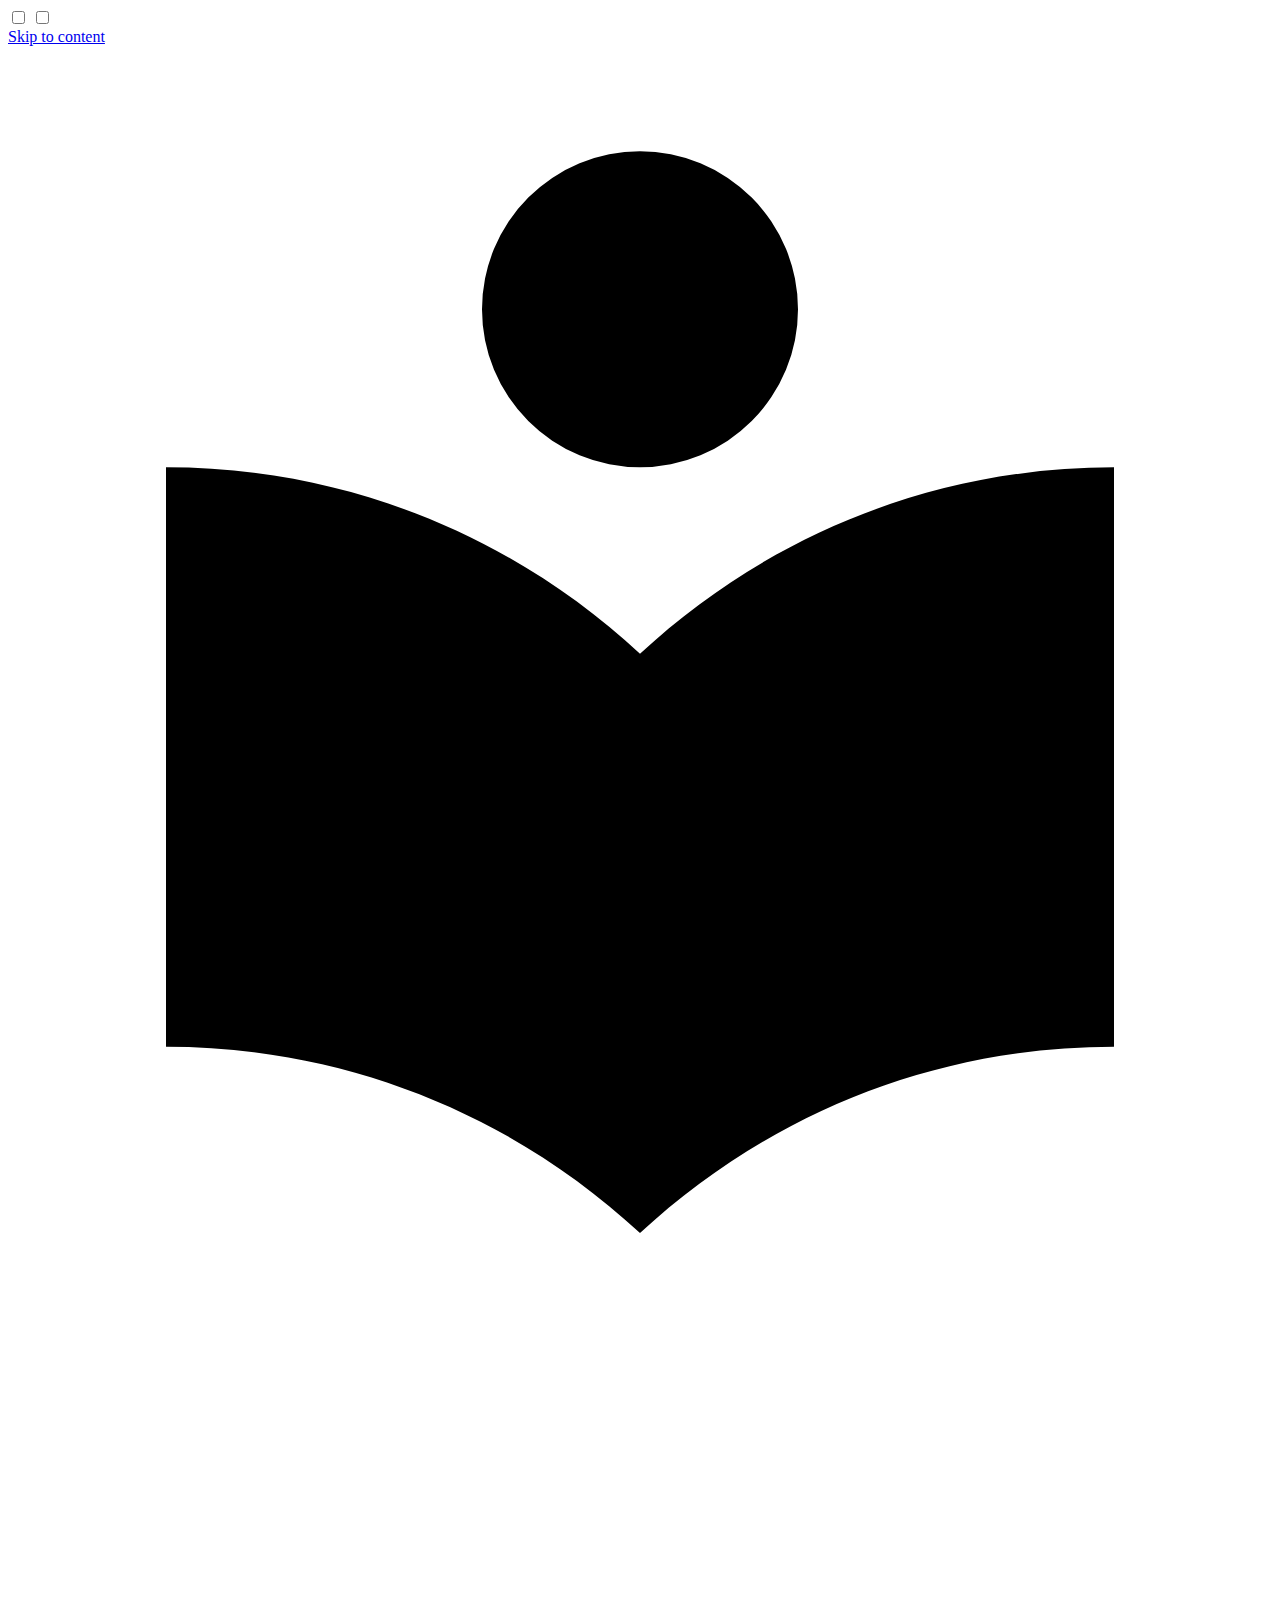
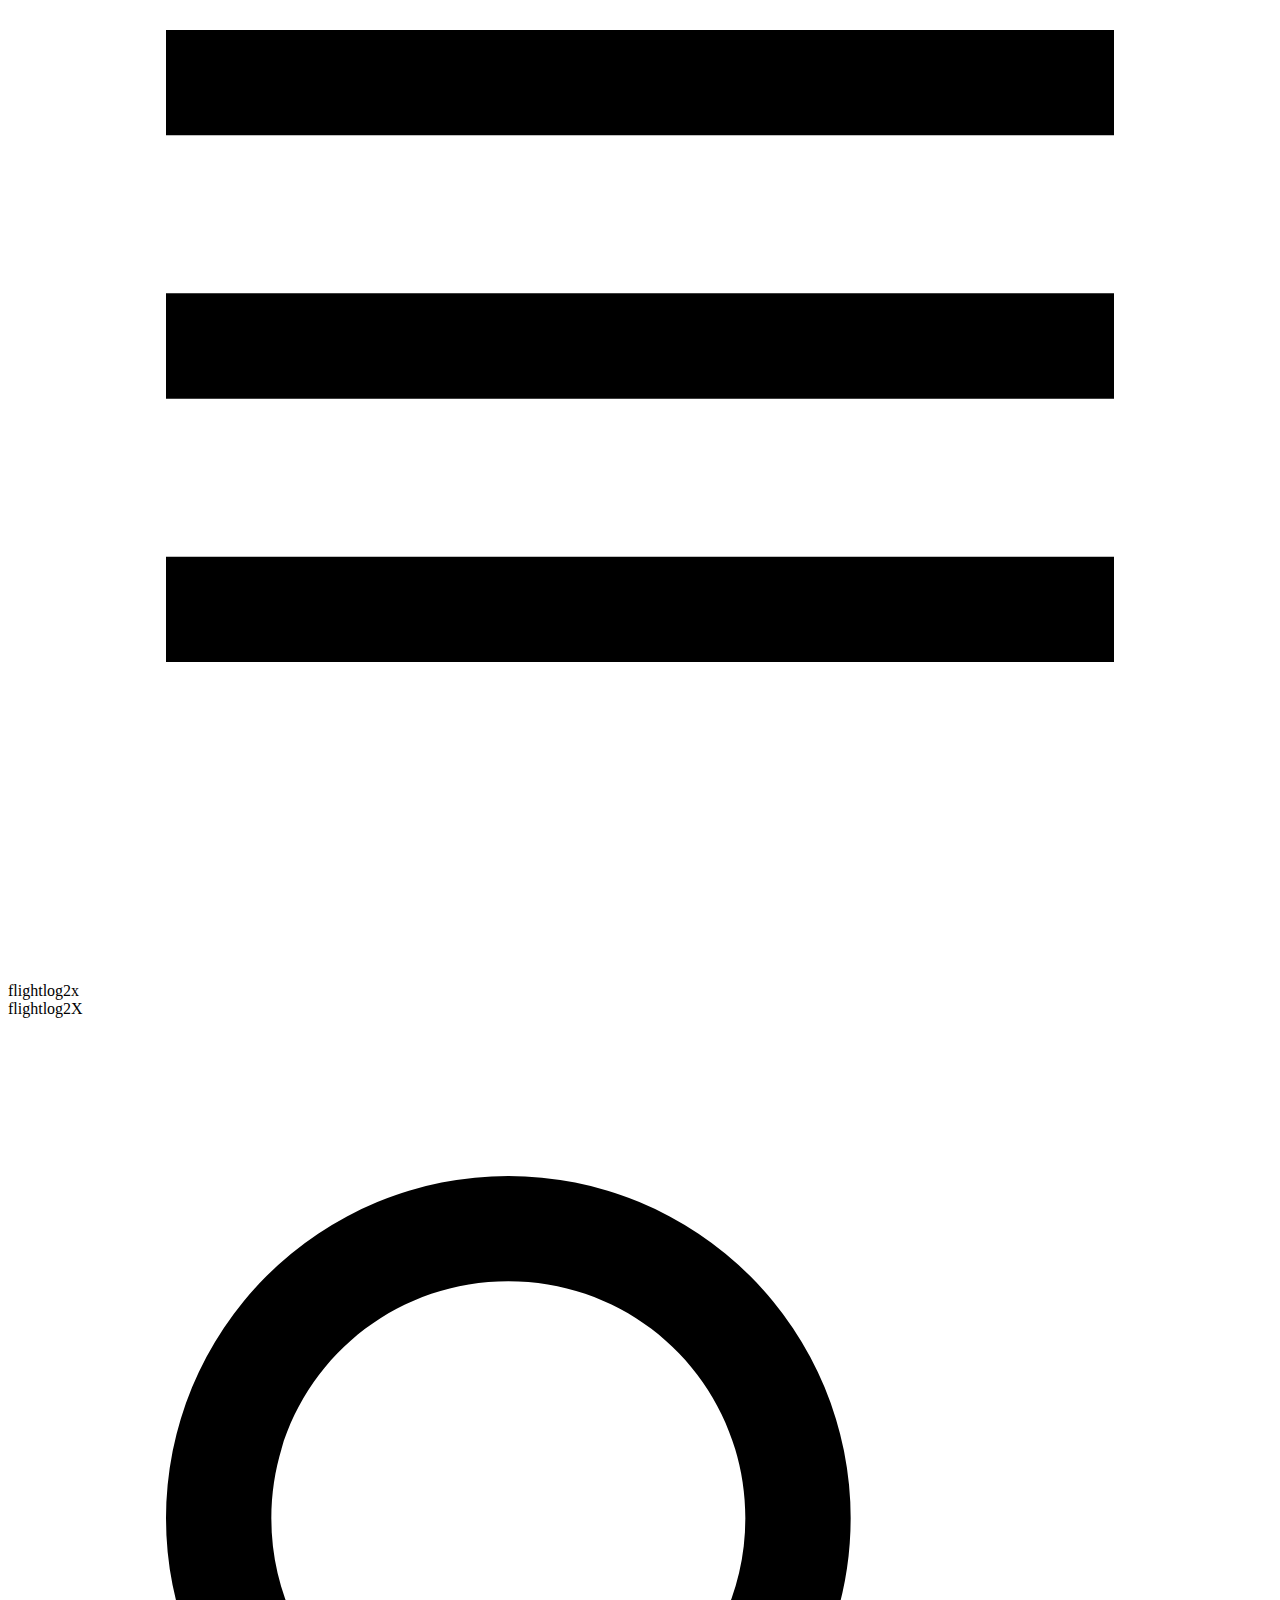
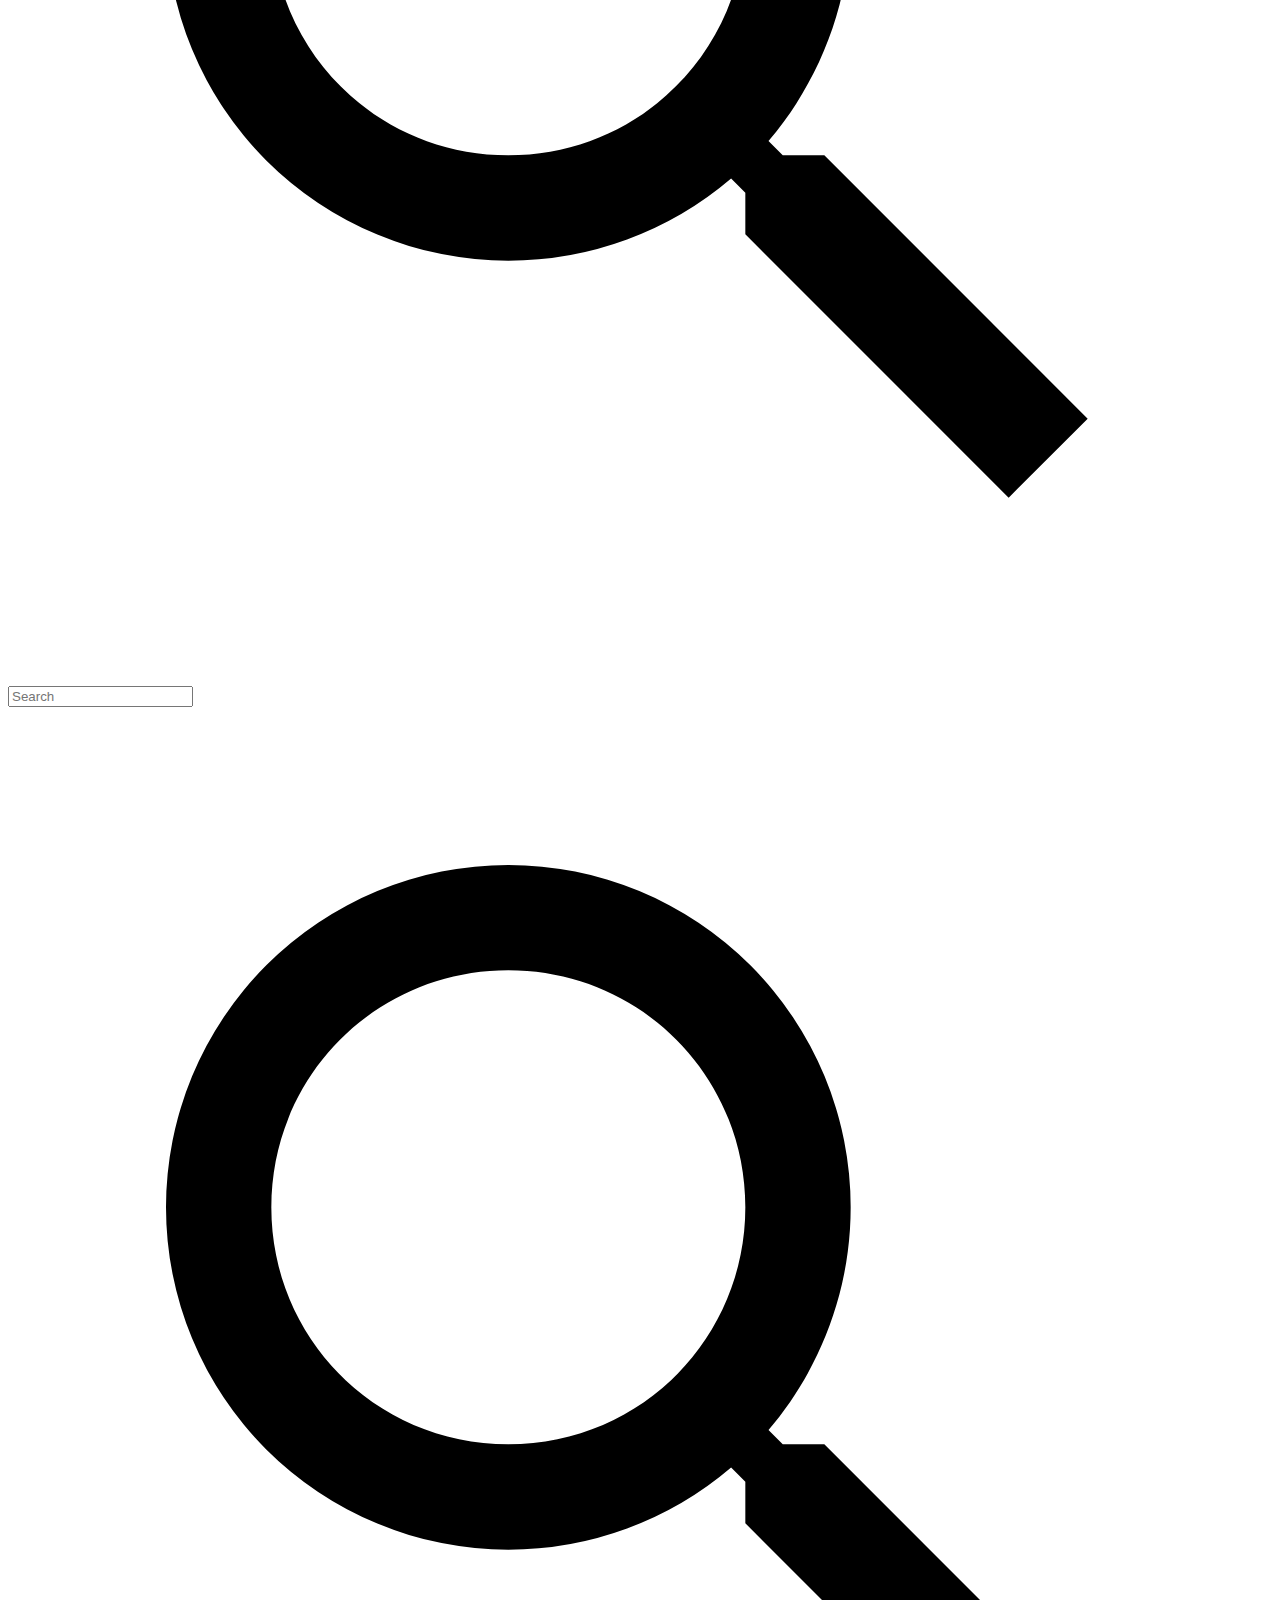
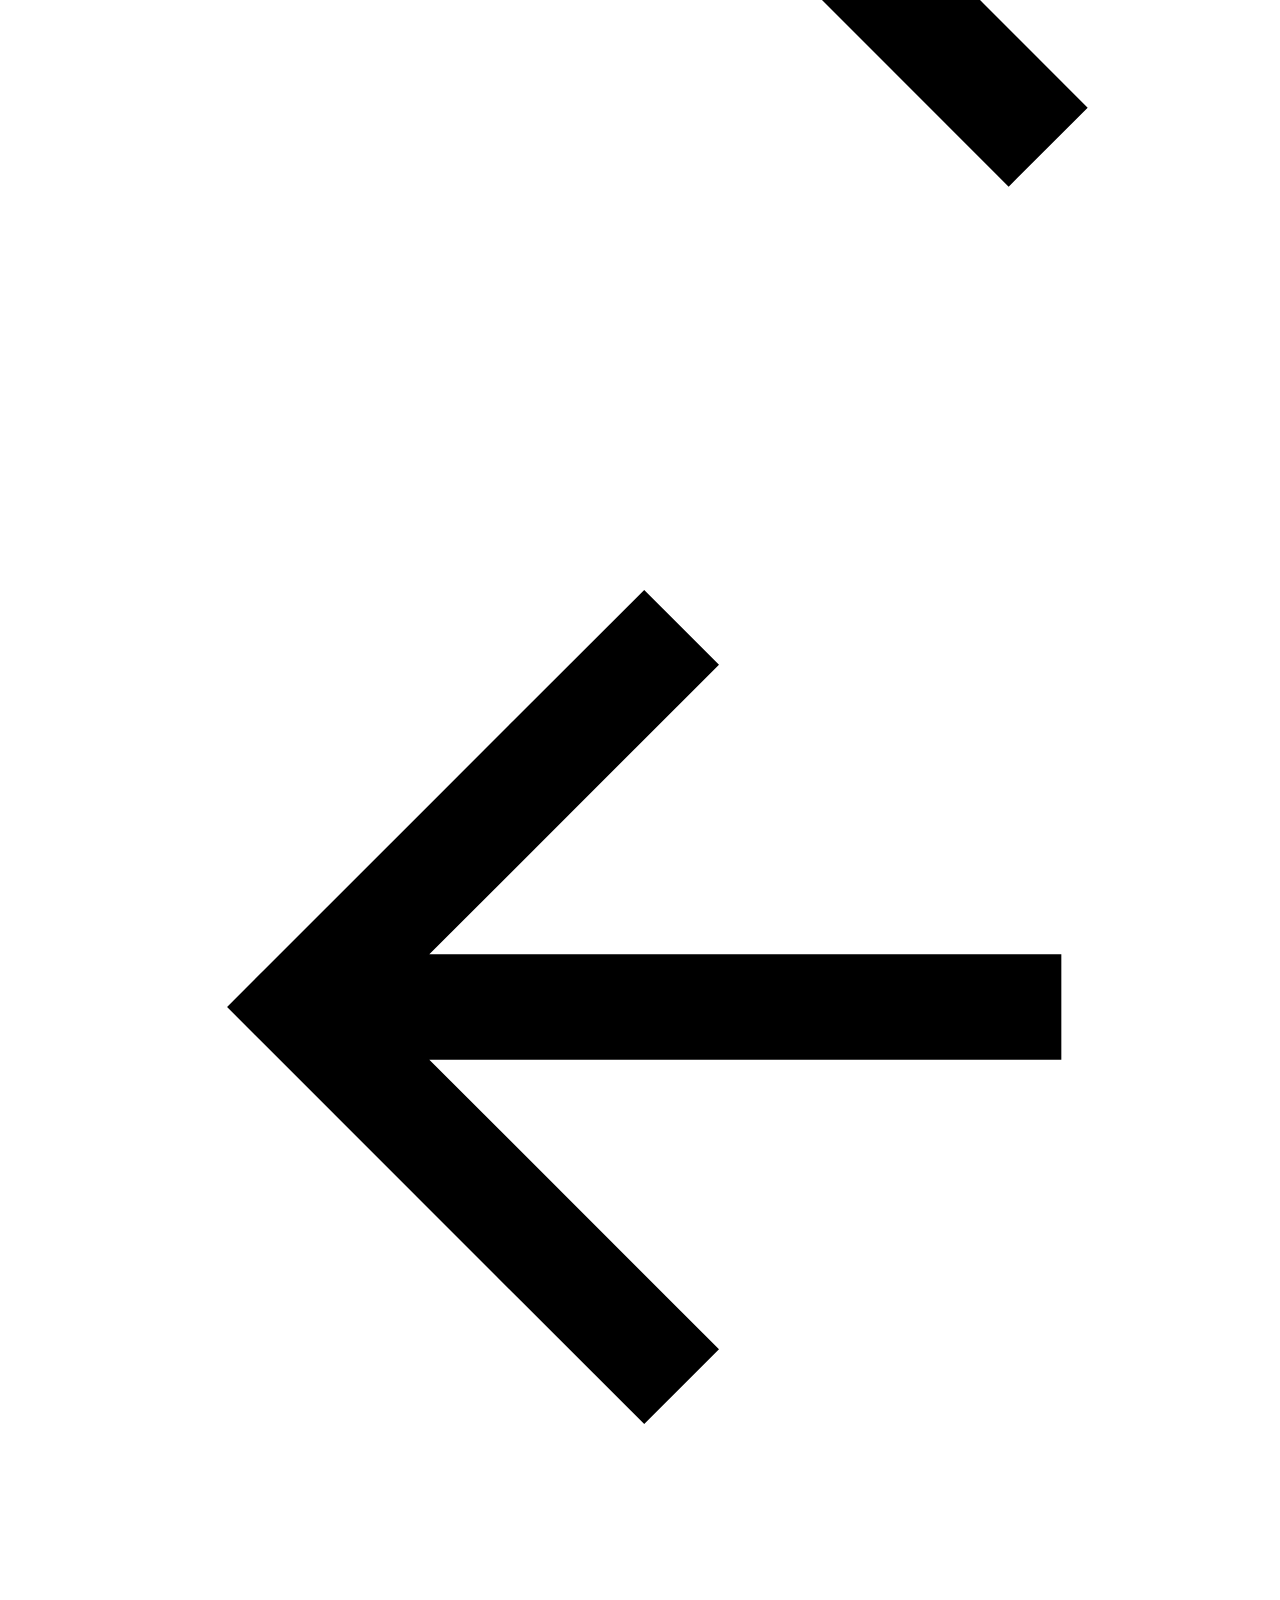
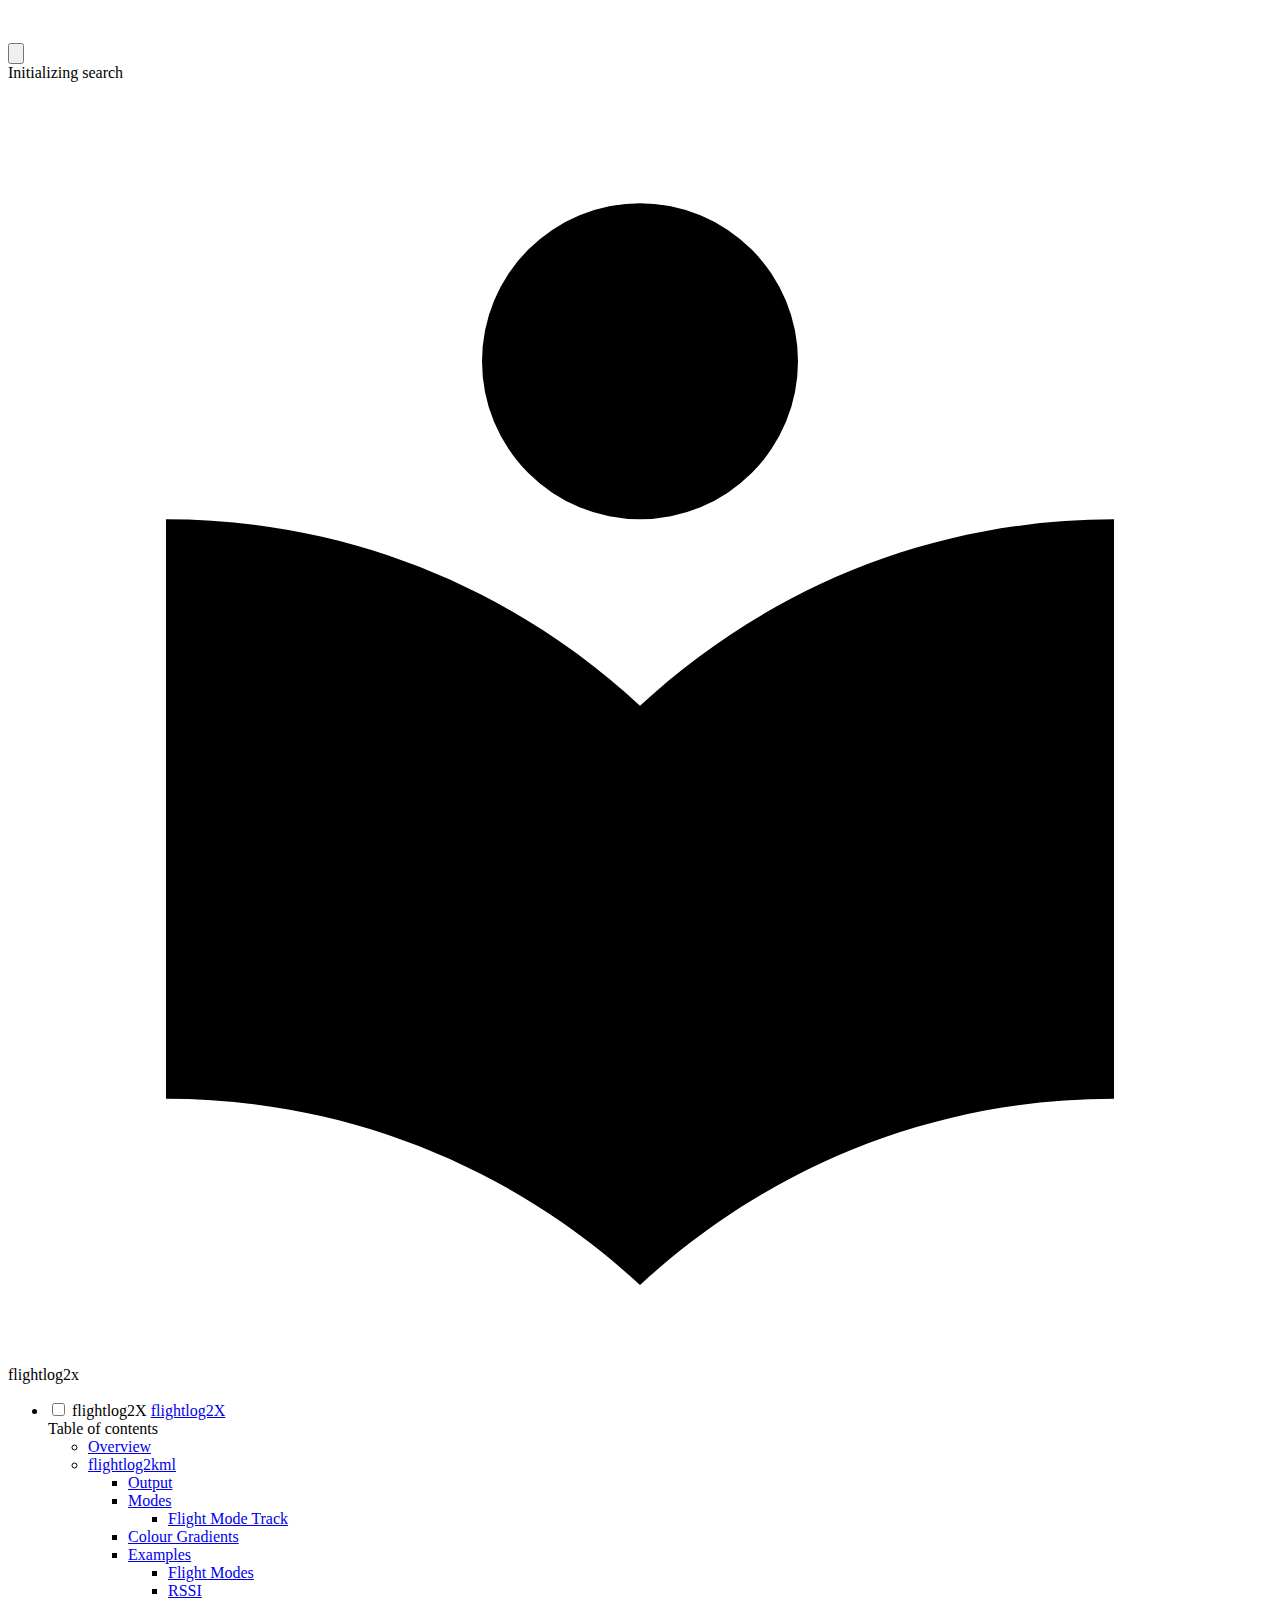
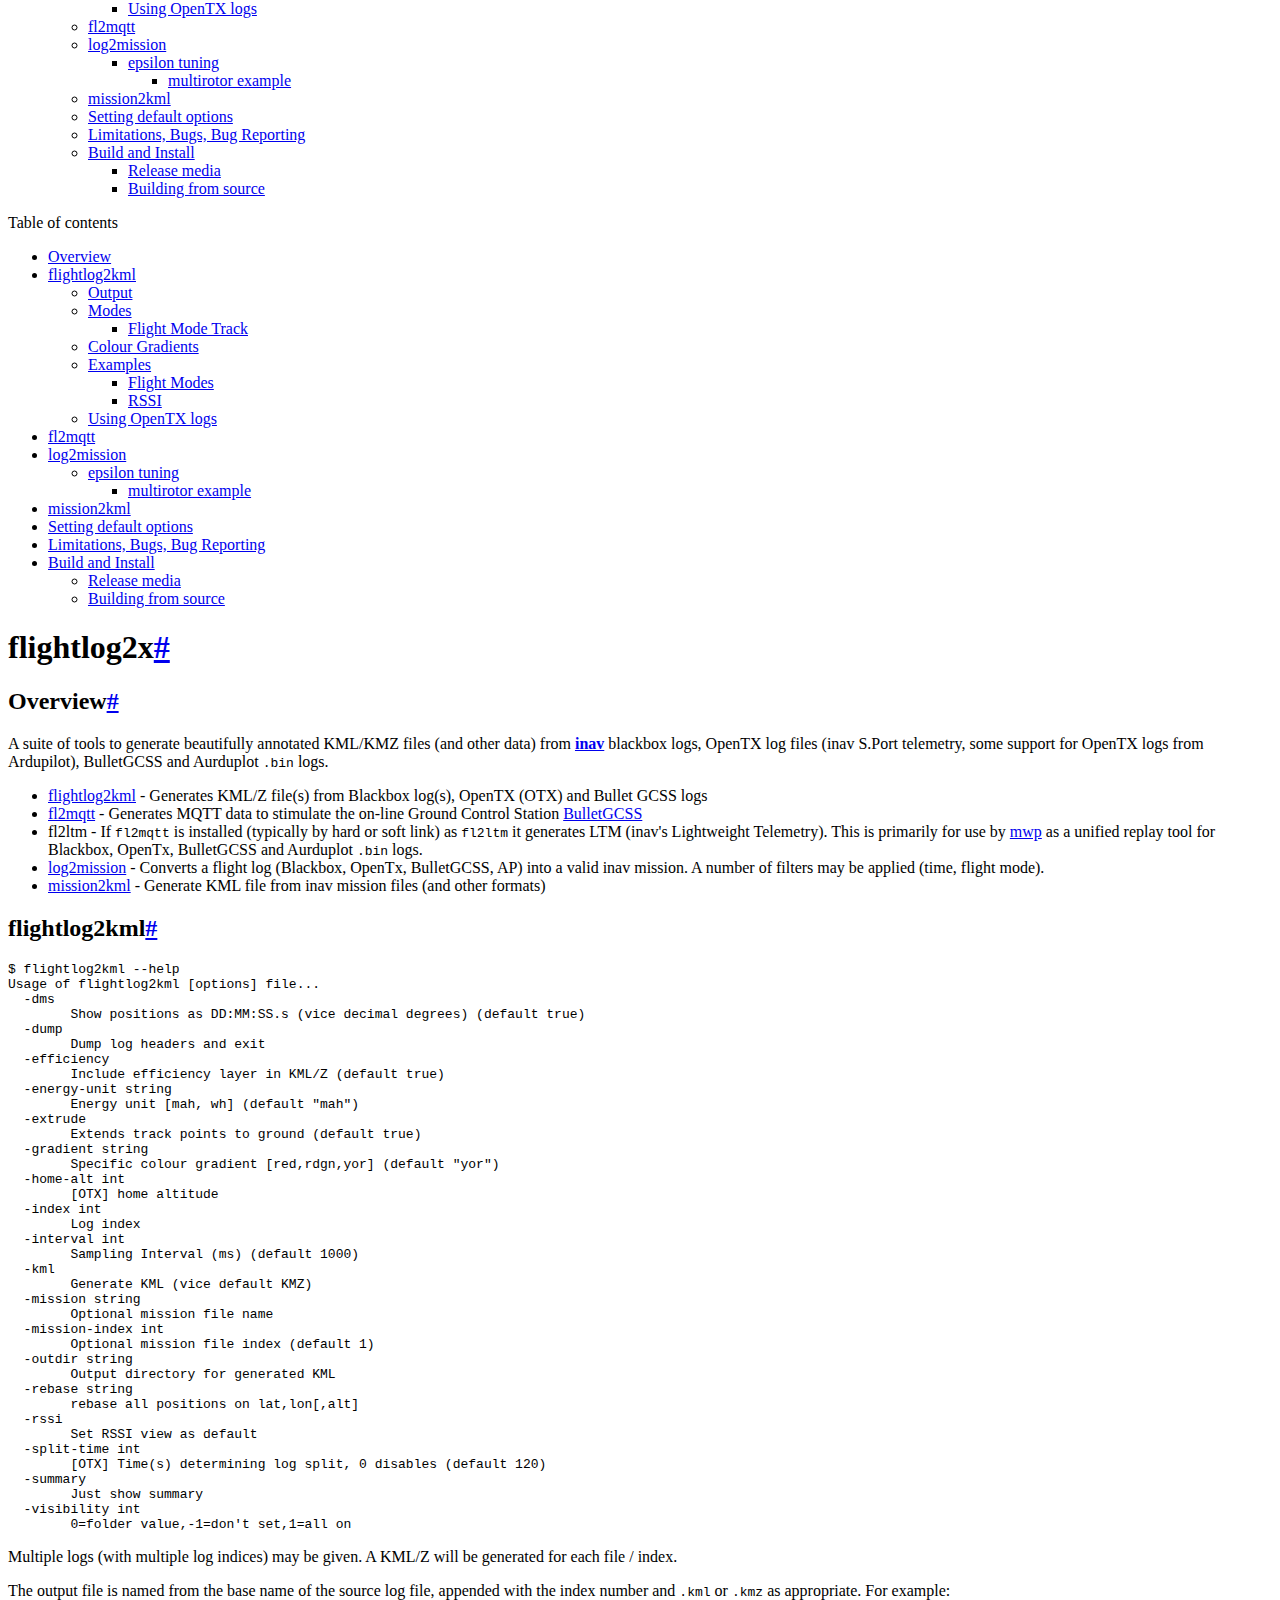
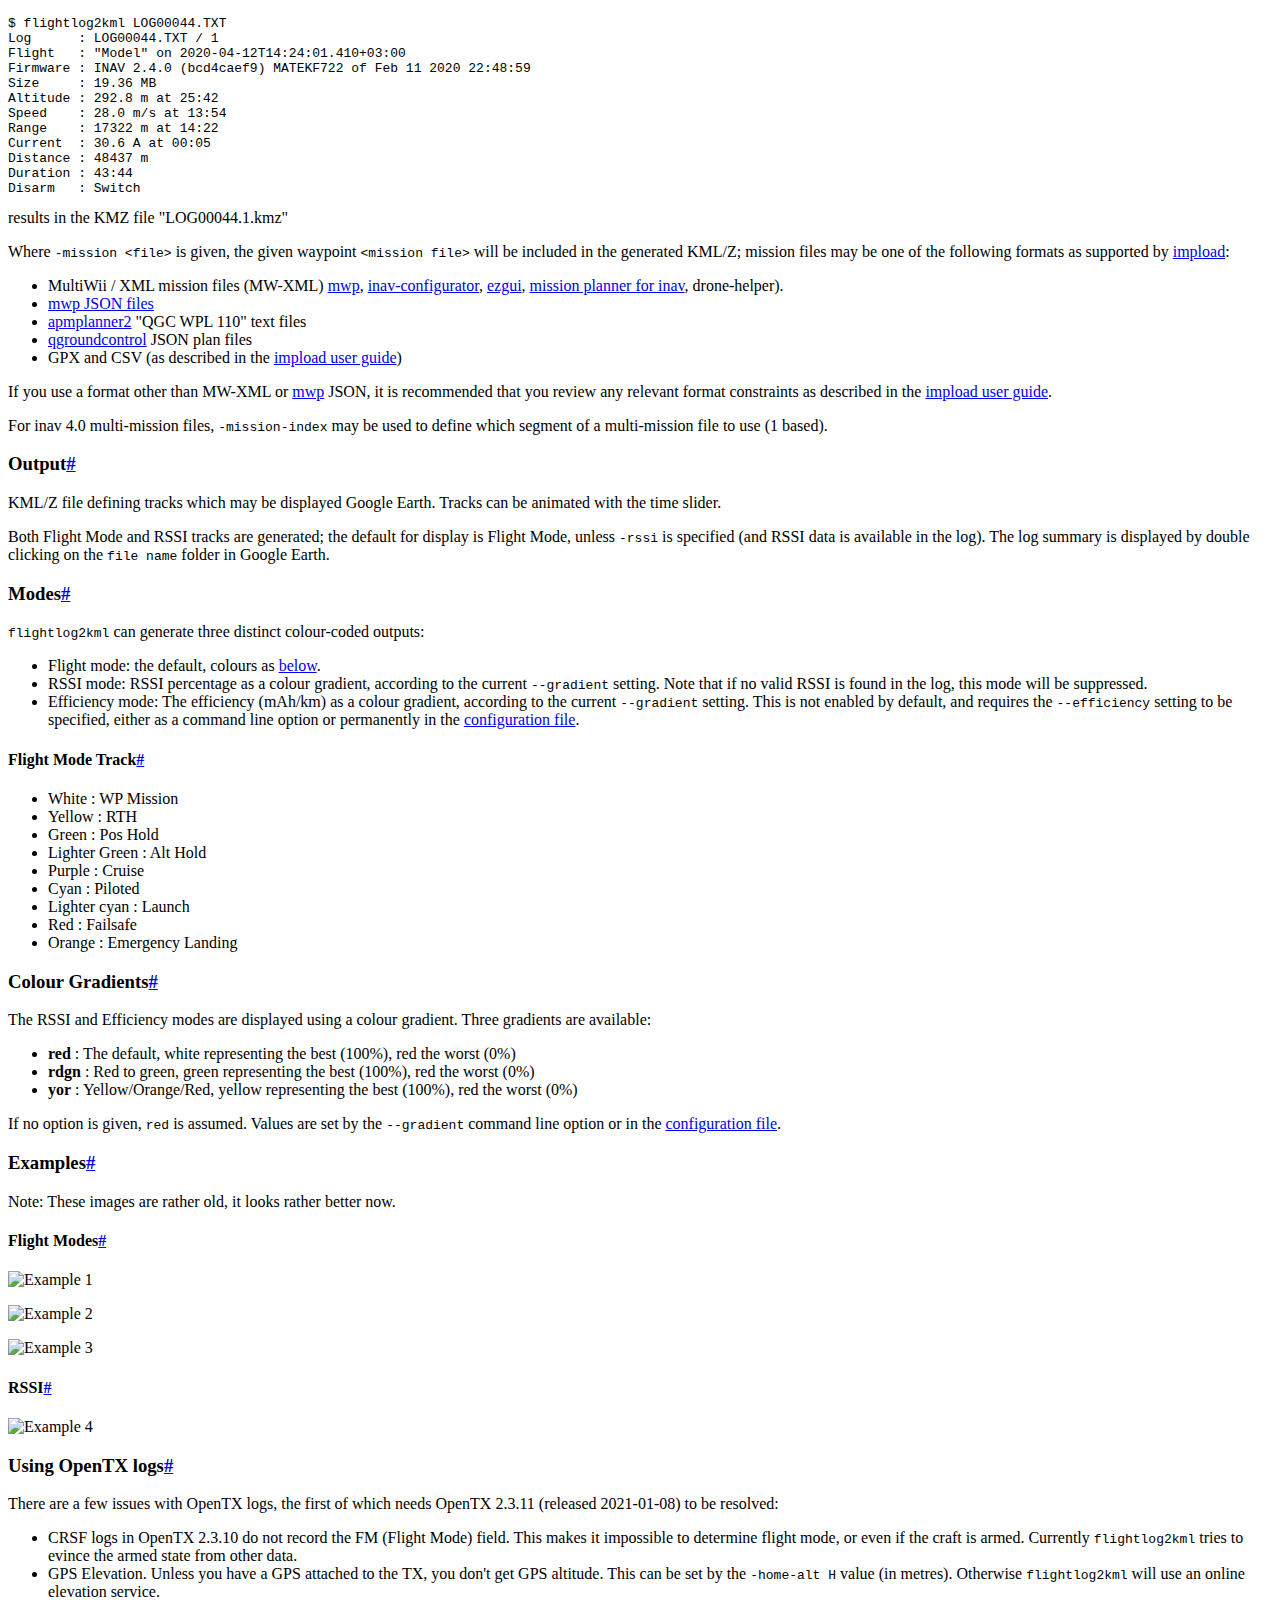
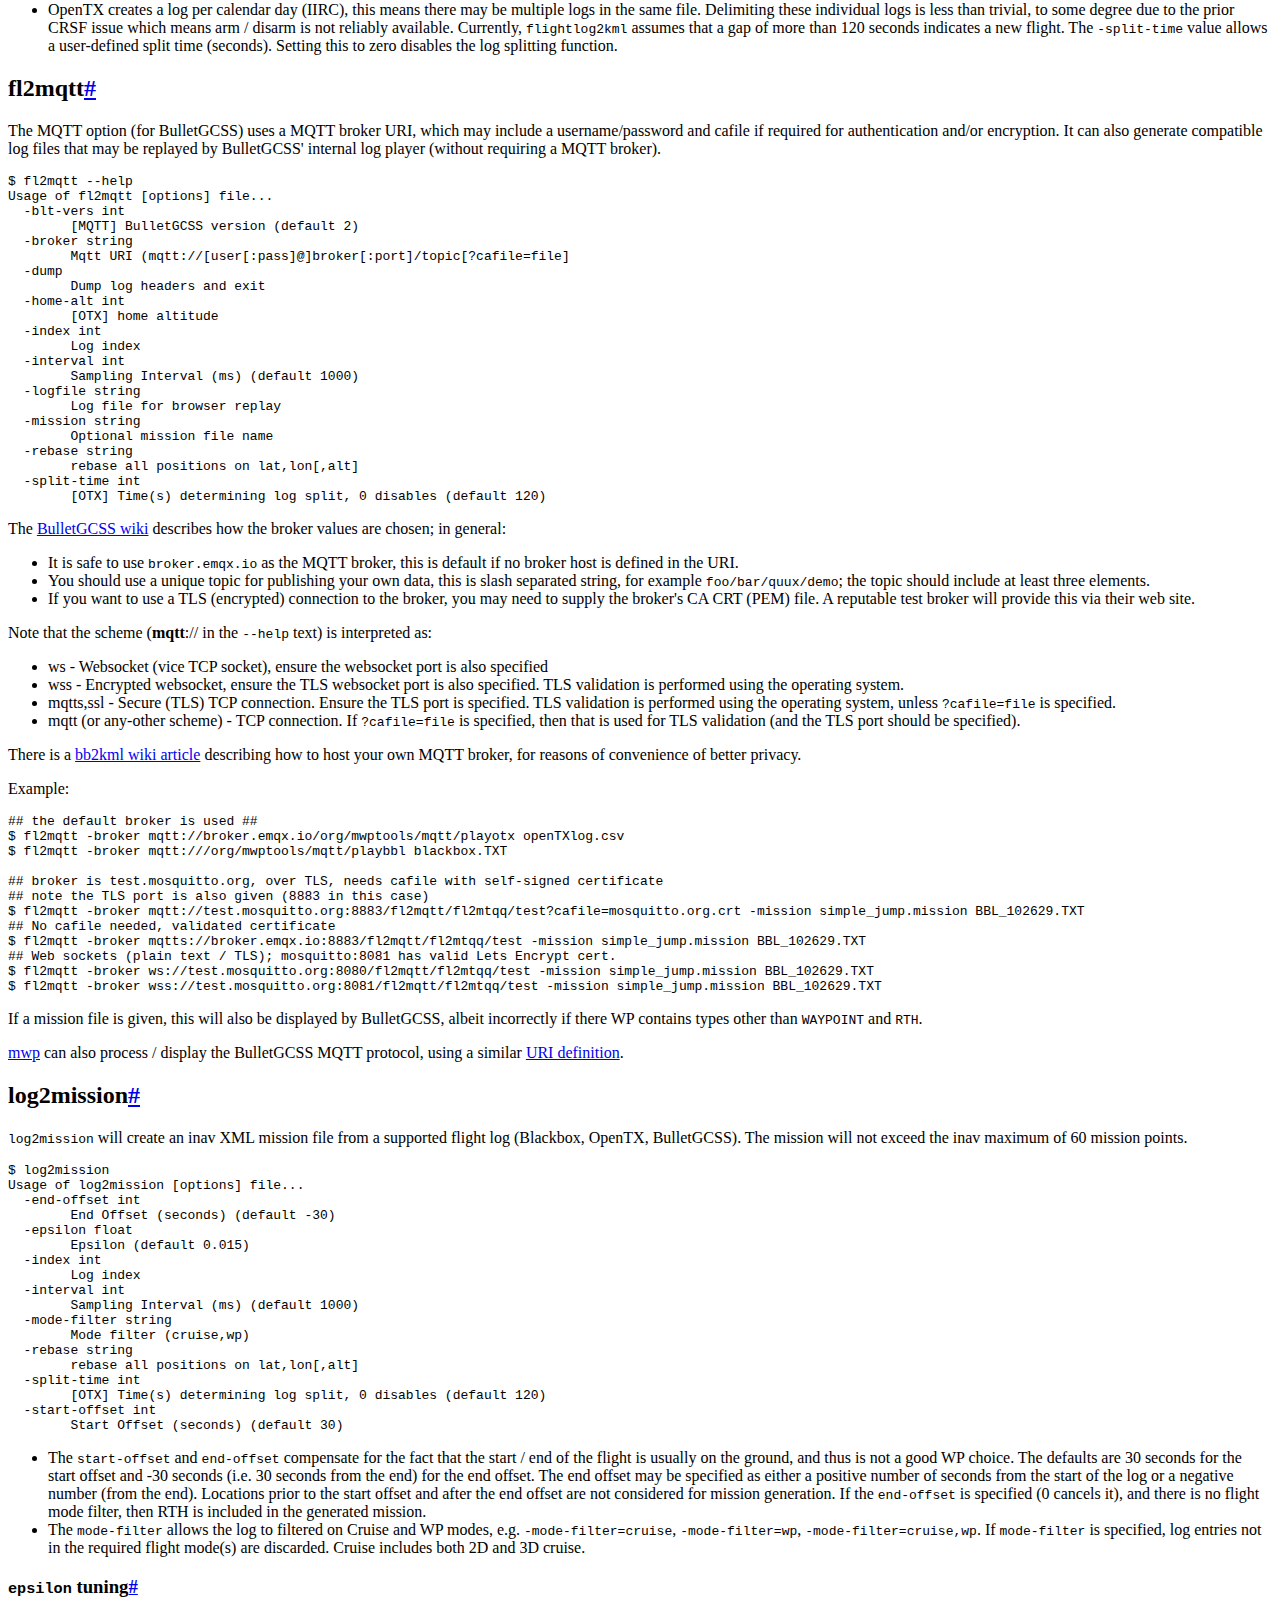
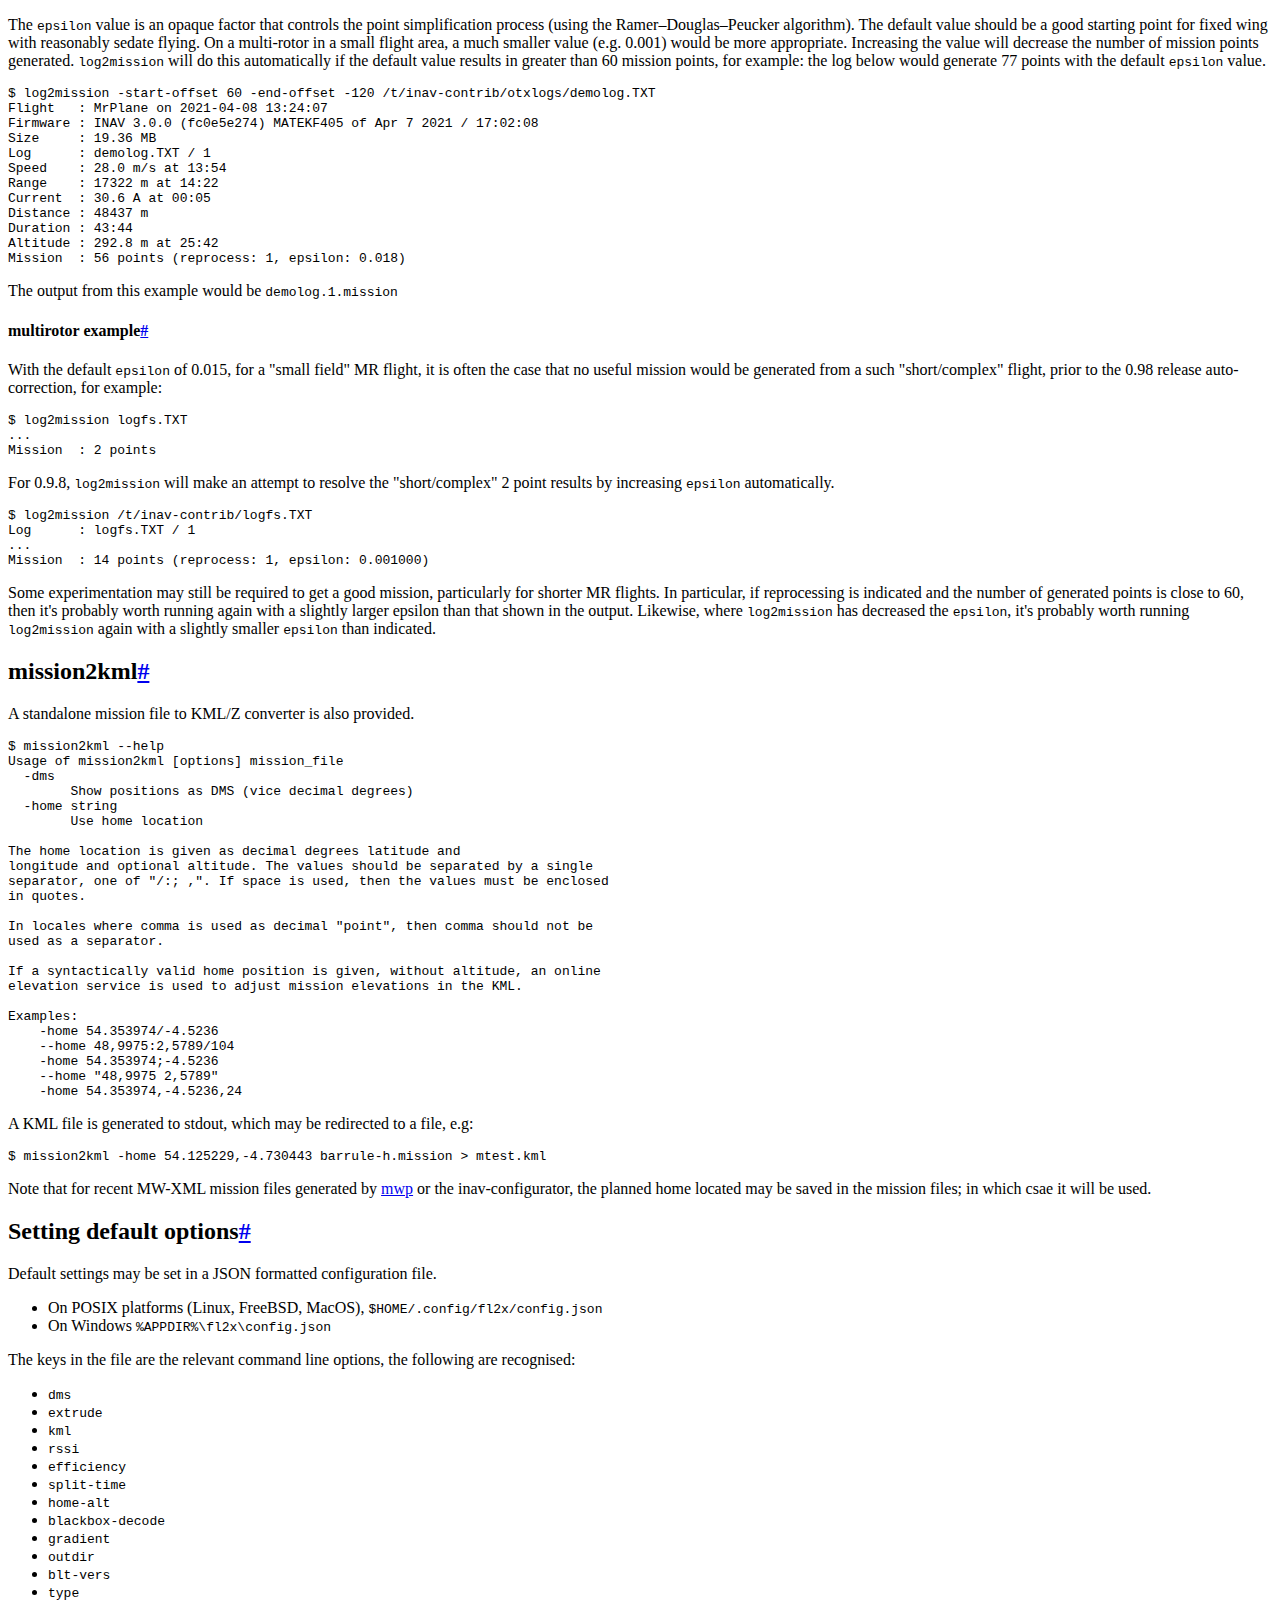
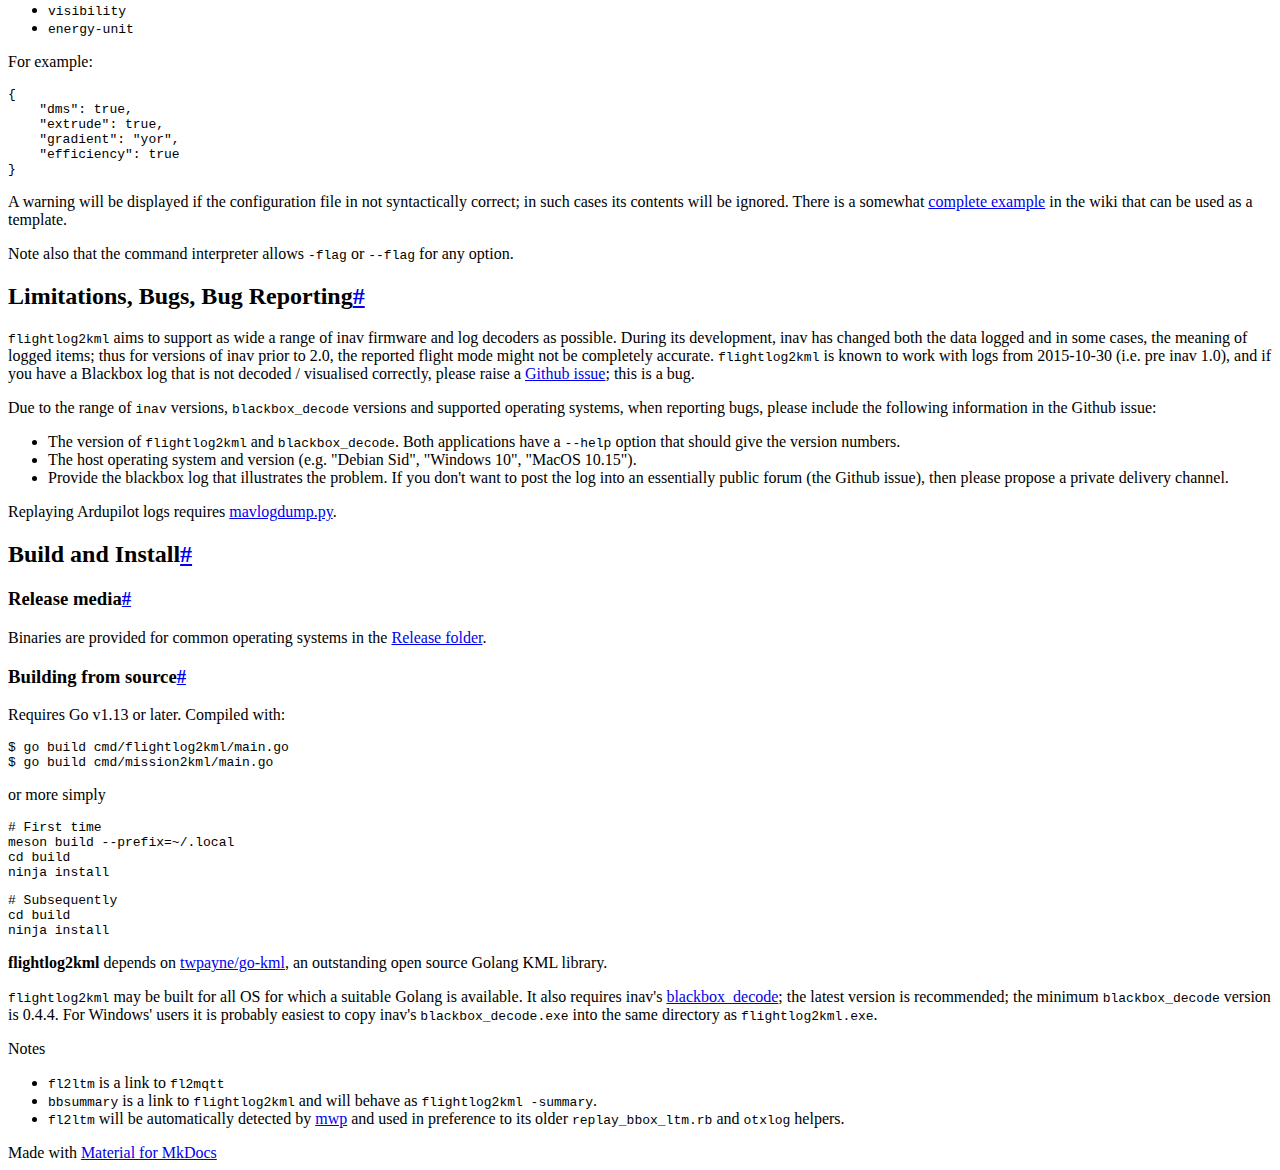
==== commit 4f4e850e: "manual cleanup" ====
--- a/manual/site/index.html
+++ b/manual/site/index.html
@@ -8,8 +8,9 @@
       
       
       
+      
       <link rel="icon" href="assets/images/favicon.png">
-      <meta name="generator" content="mkdocs-1.2.3, mkdocs-material-8.1.3">
+      <meta name="generator" content="mkdocs-1.2.3, mkdocs-material-7.3.6">
     
     
       
@@ -17,14 +18,14 @@
       
     
     
-      <link rel="stylesheet" href="assets/stylesheets/main.edf004c2.min.css">
-      
-        
-        <link rel="stylesheet" href="assets/stylesheets/palette.e6a45f82.min.css">
+      <link rel="stylesheet" href="assets/stylesheets/main.a57b2b03.min.css">
+      
+        
+        <link rel="stylesheet" href="assets/stylesheets/palette.3f5d1f46.min.css">
         
           
           
-          <meta name="theme-color" content="#2094f3">
+          <meta name="theme-color" content="#757575">
         
       
     
@@ -34,13 +35,18 @@
         
         <link rel="preconnect" href="https://fonts.gstatic.com" crossorigin>
         <link rel="stylesheet" href="https://fonts.googleapis.com/css?family=Roboto:300,400,400i,700%7CRoboto+Mono&display=fallback">
-        <style>:root{--md-text-font:"Roboto";--md-code-font:"Roboto Mono"}</style>
-      
-    
-    
-    <script>__md_scope=new URL(".",location),__md_get=(e,_=localStorage,t=__md_scope)=>JSON.parse(_.getItem(t.pathname+"."+e)),__md_set=(e,_,t=localStorage,a=__md_scope)=>{try{t.setItem(a.pathname+"."+e,JSON.stringify(_))}catch(e){}}</script>
-    
-      
+        <style>:root{--md-text-font-family:"Roboto";--md-code-font-family:"Roboto Mono"}</style>
+      
+    
+    
+    
+      <link rel="stylesheet" href="assets/extra.css">
+    
+      <link rel="stylesheet" href="assets/pdf.css">
+    
+    
+      
+
 
     
     
@@ -52,9 +58,10 @@
     
     
     
-    <body dir="ltr" data-md-color-scheme="slate" data-md-color-primary="blue" data-md-color-accent="">
-  
-    
+    <body dir="ltr" data-md-color-scheme="slate" data-md-color-primary="grey" data-md-color-accent="dark-orange">
+  
+    
+    <script>function __prefix(e){return new URL(".",location).pathname+"."+e}function __get(e,t=localStorage){return JSON.parse(t.getItem(__prefix(e)))}</script>
     
     <input class="md-toggle" data-md-toggle="drawer" type="checkbox" id="__drawer" autocomplete="off">
     <input class="md-toggle" data-md-toggle="search" type="checkbox" id="__search" autocomplete="off">
@@ -70,7 +77,6 @@
     <div data-md-component="announce">
       
     </div>
-    
     
       
 
@@ -107,7 +113,8 @@
       <label class="md-header__button md-icon" for="__search">
         <svg xmlns="http://www.w3.org/2000/svg" viewBox="0 0 24 24"><path d="M9.5 3A6.5 6.5 0 0 1 16 9.5c0 1.61-.59 3.09-1.56 4.23l.27.27h.79l5 5-1.5 1.5-5-5v-.79l-.27-.27A6.516 6.516 0 0 1 9.5 16 6.5 6.5 0 0 1 3 9.5 6.5 6.5 0 0 1 9.5 3m0 2C7 5 5 7 5 9.5S7 14 9.5 14 14 12 14 9.5 12 5 9.5 5z"/></svg>
       </label>
-      <div class="md-search" data-md-component="search" role="dialog">
+      
+<div class="md-search" data-md-component="search" role="dialog">
   <label class="md-search__overlay" for="__search"></label>
   <div class="md-search__inner" role="search">
     <form class="md-search__form" name="search">
@@ -191,15 +198,16 @@
       
       
         <label class="md-nav__link md-nav__link--active" for="__toc">
-          Home
+          flightlog2X
           <span class="md-nav__icon md-icon"></span>
         </label>
       
       <a href="." class="md-nav__link md-nav__link--active">
-        Home
+        flightlog2X
       </a>
       
         
+
 
 <nav class="md-nav md-nav--secondary" aria-label="Table of contents">
   
@@ -364,9 +372,29 @@
 </li>
       
         <li class="md-nav__item">
-  <a href="#building" class="md-nav__link">
-    Building
-  </a>
+  <a href="#build-and-install" class="md-nav__link">
+    Build and Install
+  </a>
+  
+    <nav class="md-nav" aria-label="Build and Install">
+      <ul class="md-nav__list">
+        
+          <li class="md-nav__item">
+  <a href="#release-media" class="md-nav__link">
+    Release media
+  </a>
+  
+</li>
+        
+          <li class="md-nav__item">
+  <a href="#building-from-source" class="md-nav__link">
+    Building from source
+  </a>
+  
+</li>
+        
+      </ul>
+    </nav>
   
 </li>
       
@@ -391,6 +419,7 @@
                   <div class="md-sidebar__inner">
                     
 
+
 <nav class="md-nav md-nav--secondary" aria-label="Table of contents">
   
   
@@ -554,9 +583,29 @@
 </li>
       
         <li class="md-nav__item">
-  <a href="#building" class="md-nav__link">
-    Building
-  </a>
+  <a href="#build-and-install" class="md-nav__link">
+    Build and Install
+  </a>
+  
+    <nav class="md-nav" aria-label="Build and Install">
+      <ul class="md-nav__list">
+        
+          <li class="md-nav__item">
+  <a href="#release-media" class="md-nav__link">
+    Release media
+  </a>
+  
+</li>
+        
+          <li class="md-nav__item">
+  <a href="#building-from-source" class="md-nav__link">
+    Building from source
+  </a>
+  
+</li>
+        
+      </ul>
+    </nav>
   
 </li>
       
@@ -572,14 +621,14 @@
             <article class="md-content__inner md-typeset">
               
                 
-
-<h1 id="flightlog2x">flightlog2x<a class="headerlink" href="#flightlog2x" title="Permanent link">#</a></h1>
+                
+                <h1 id="flightlog2x">flightlog2x<a class="headerlink" href="#flightlog2x" title="Permanent link">#</a></h1>
 <h2 id="overview">Overview<a class="headerlink" href="#overview" title="Permanent link">#</a></h2>
-<p>A suite of tools to generate annotated KML/KMZ files (and other data) from <strong>inav</strong> blackbox logs, OpenTX log files (inav S.Port telemetry, some support for OpenTX logs from Ardupilot), BulletGCSS and Aurduplot <code>.bin</code> logs.</p>
+<p>A suite of tools to generate beautifully annotated KML/KMZ files (and other data) from <strong><a href="https://github.com/iNavFlight/inav">inav</a></strong> blackbox logs, OpenTX log files (inav S.Port telemetry, some support for OpenTX logs from Ardupilot), BulletGCSS and Aurduplot <code>.bin</code> logs.</p>
 <ul>
 <li><a href="#flightlog2kml">flightlog2kml</a> - Generates KML/Z file(s) from Blackbox log(s), OpenTX (OTX) and Bullet GCSS logs</li>
 <li><a href="#fl2mqtt">fl2mqtt</a> - Generates MQTT data to stimulate the on-line Ground Control Station <a href="https://bulletgcss.fpvsampa.com/">BulletGCSS</a></li>
-<li>fl2ltm - If <code>fl2mqtt</code> is installed (typically by hard or soft link) as <code>fl2ltm</code> it generates LTM  (inav's Lightweight Telemetry). This is primarily for use by <a href="https://github.com/stronnag/mwptools/">mwp</a> as a unified replay tool for Blackbox, OpenTx, BulletGCSS and Aurduplot <code>.bin</code> logs.</li>
+<li>fl2ltm - If <code>fl2mqtt</code> is installed (typically by hard or soft link) as <code>fl2ltm</code> it generates LTM  (inav's Lightweight Telemetry). This is primarily for use by <a href="https://github.com/stronnag/mwptools">mwp</a> as a unified replay tool for Blackbox, OpenTx, BulletGCSS and Aurduplot <code>.bin</code> logs.</li>
 <li><a href="#log2mission">log2mission</a> - Converts a flight log (Blackbox, OpenTx, BulletGCSS, AP) into a valid inav mission. A number of filters may be applied (time, flight mode).</li>
 <li><a href="#mission2kml">mission2kml</a> - Generate KML file from inav mission files (and other formats)</li>
 </ul>
@@ -641,13 +690,13 @@
 results in the KMZ file "LOG00044.1.kmz"</p>
 <p>Where <code>-mission &lt;file&gt;</code> is given, the given waypoint <code>&lt;mission file&gt;</code> will be included in the generated KML/Z; mission files may be one of the following formats as supported by <a href="https://github.com/stronnag/impload">impload</a>:</p>
 <ul>
-<li>MultiWii / XML mission files (MW-XML) (<a href="https://github.com/stronnag/mwptools/">mwp</a>, <a href="https://github.com/iNavFlight/inav-configurator">inav-configurator</a>, <a href="https://play.google.com/store/apps/details?id=com.ezio.multiwii&amp;hl=en_GB">ezgui</a>, <a href="https://play.google.com/store/apps/details?id=com.eziosoft.ezgui.inav&amp;hl=en">mission planner for inav</a>, drone-helper).</li>
+<li>MultiWii / XML mission files (MW-XML) <a href="https://github.com/stronnag/mwptools">mwp</a>, <a href="https://github.com/iNavFlight/inav-configurator">inav-configurator</a>, <a href="https://play.google.com/store/apps/details?id=com.ezio.multiwii&amp;hl=en_GB">ezgui</a>, <a href="https://play.google.com/store/apps/details?id=com.eziosoft.ezgui.inav&amp;hl=en">mission planner for inav</a>, drone-helper).</li>
 <li><a href="https://github.com/stronnag/mwptools/">mwp JSON files</a></li>
 <li><a href="https://ardupilot.org/planner2/">apmplanner2</a> "QGC WPL 110" text files</li>
 <li><a href="http://qgroundcontrol.com/">qgroundcontrol</a> JSON plan files</li>
 <li>GPX and CSV (as described in the <a href="https://github.com/stronnag/impload/wiki/impload-User-Guide">impload user guide</a>)</li>
 </ul>
-<p>If you use a format other than MW-XML or mwp JSON, it is recommended that you review any relevant format constraints as described in the <a href="https://github.com/stronnag/impload/wiki/impload-User-Guide">impload user guide</a>.</p>
+<p>If you use a format other than MW-XML or <a href="https://github.com/stronnag/mwptools">mwp</a> JSON, it is recommended that you review any relevant format constraints as described in the <a href="https://github.com/stronnag/impload/wiki/impload-User-Guide">impload user guide</a>.</p>
 <p>For inav 4.0 multi-mission files, <code>-mission-index</code> may be used to define which segment of a multi-mission file to use (1 based).</p>
 <h3 id="output">Output<a class="headerlink" href="#output" title="Permanent link">#</a></h3>
 <p>KML/Z file defining tracks which may be displayed Google Earth. Tracks can be animated with the time slider.</p>
@@ -672,13 +721,15 @@
 <li>Orange : Emergency Landing</li>
 </ul>
 <h3 id="colour-gradients">Colour Gradients<a class="headerlink" href="#colour-gradients" title="Permanent link">#</a></h3>
-<p>The RSSI and Efficiency modes are displayed using a colour gradient. Three gradients are available:
-* <code>red</code> : The default, white representing the best (100%), red the worst (0%)
-* <code>rdgn</code> : Red to green, green representing the best (100%), red the worst (0%)
-* <code>yor</code> : Yellow/Orange/Red, yellow representing the best (100%), red the worst (0%)</p>
+<p>The RSSI and Efficiency modes are displayed using a colour gradient. Three gradients are available:</p>
+<ul>
+<li><strong>red</strong> : The default, white representing the best (100%), red the worst (0%)</li>
+<li><strong>rdgn</strong> : Red to green, green representing the best (100%), red the worst (0%)</li>
+<li><strong>yor</strong> : Yellow/Orange/Red, yellow representing the best (100%), red the worst (0%)</li>
+</ul>
 <p>If no option is given, <code>red</code> is assumed. Values are set by the <code>--gradient</code> command line option or  in the <a href="#setting-default-options">configuration file</a>.</p>
 <h3 id="examples">Examples<a class="headerlink" href="#examples" title="Permanent link">#</a></h3>
-<p>Note: These images are rather old, it looks much better now.</p>
+<p>Note: These images are rather old, it looks rather better now.</p>
 <h4 id="flight-modes">Flight Modes<a class="headerlink" href="#flight-modes" title="Permanent link">#</a></h4>
 <p><img alt="Example 1" src="https://github.com/stronnag/mwptools/wiki/images/bbl2kml-1.png" /></p>
 <p><img alt="Example 2" src="https://github.com/stronnag/mwptools/wiki/images/bbl2kml-2.png" /></p>
@@ -686,10 +737,12 @@
 <h4 id="rssi">RSSI<a class="headerlink" href="#rssi" title="Permanent link">#</a></h4>
 <p><img alt="Example 4" src="https://github.com/stronnag/mwptools/wiki/images/inav-tracer-rssi.jpg" /></p>
 <h3 id="using-opentx-logs">Using OpenTX logs<a class="headerlink" href="#using-opentx-logs" title="Permanent link">#</a></h3>
-<p>There are a few issues with OpenTX logs, the first of which needs OpenTX 2.3.11 (released 2021-01-08) to be resolved:
-* CRSF logs in OpenTX 2.3.10 do not record the FM (Flight Mode) field. This makes it impossible to determine flight mode, or even if the craft is armed. Currently <code>flightlog2kml</code> tries to evince the armed state from other data.
-* GPS Elevation. Unless you have a GPS attached to the TX, you don't get GPS altitude. This can be set by the <code>-home-alt H</code> value (in metres). Otherwise <code>flightlog2kml</code> will use an online elevation service.
-* OpenTX creates a log per calendar day (IIRC), this means there may be multiple logs in the same file. Delimiting these individual logs is less than trivial, to some degree due to the prior CRSF issue which means arm / disarm is not reliably available. Currently, <code>flightlog2kml</code> assumes that a gap of more than 120 seconds indicates a new flight. The <code>-split-time</code> value allows a user-defined split time (seconds). Setting this to zero disables the log splitting function.</p>
+<p>There are a few issues with OpenTX logs, the first of which needs OpenTX 2.3.11 (released 2021-01-08) to be resolved:</p>
+<ul>
+<li>CRSF logs in OpenTX 2.3.10 do not record the FM (Flight Mode) field. This makes it impossible to determine flight mode, or even if the craft is armed. Currently <code>flightlog2kml</code> tries to evince the armed state from other data.</li>
+<li>GPS Elevation. Unless you have a GPS attached to the TX, you don't get GPS altitude. This can be set by the <code>-home-alt H</code> value (in metres). Otherwise <code>flightlog2kml</code> will use an online elevation service.</li>
+<li>OpenTX creates a log per calendar day (IIRC), this means there may be multiple logs in the same file. Delimiting these individual logs is less than trivial, to some degree due to the prior CRSF issue which means arm / disarm is not reliably available. Currently, <code>flightlog2kml</code> assumes that a gap of more than 120 seconds indicates a new flight. The <code>-split-time</code> value allows a user-defined split time (seconds). Setting this to zero disables the log splitting function.</li>
+</ul>
 <h2 id="fl2mqtt">fl2mqtt<a class="headerlink" href="#fl2mqtt" title="Permanent link">#</a></h2>
 <p>The MQTT option (for BulletGCSS) uses a MQTT broker URI, which may include a username/password and cafile if required for authentication and/or encryption. It can also generate compatible log files that may be replayed by BulletGCSS' internal log player (without requiring a MQTT broker).</p>
 <div class="highlight"><pre><span></span><code>$ fl2mqtt --help
@@ -829,7 +882,7 @@
 <p>A KML file is generated to stdout, which may be redirected to a file, e.g:</p>
 <div class="highlight"><pre><span></span><code>$ mission2kml -home 54.125229,-4.730443 barrule-h.mission &gt; mtest.kml
 </code></pre></div>
-<p>Note that for recent MW-XML mission files generated by mwp or the inav-configurator, the planned home located may be saved in the mission files; in which csae it will be used.</p>
+<p>Note that for recent MW-XML mission files generated by <a href="https://github.com/stronnag/mwptools">mwp</a> or the inav-configurator, the planned home located may be saved in the mission files; in which csae it will be used.</p>
 <h2 id="setting-default-options">Setting default options<a class="headerlink" href="#setting-default-options" title="Permanent link">#</a></h2>
 <p>Default settings may be set in a JSON formatted configuration file.</p>
 <ul>
@@ -872,7 +925,10 @@
 <li>Provide the blackbox log that illustrates the problem. If you don't want to post the log into an essentially public forum (the Github issue), then please propose a private delivery channel.</li>
 </ul>
 <p>Replaying Ardupilot logs requires <a href="https://github.com/ArduPilot/pymavlink">mavlogdump.py</a>.</p>
-<h2 id="building">Building<a class="headerlink" href="#building" title="Permanent link">#</a></h2>
+<h2 id="build-and-install">Build and Install<a class="headerlink" href="#build-and-install" title="Permanent link">#</a></h2>
+<h3 id="release-media">Release media<a class="headerlink" href="#release-media" title="Permanent link">#</a></h3>
+<p>Binaries are provided for common operating systems in the <a href="https://github.com/stronnag/bbl2kml/releases">Release folder</a>.</p>
+<h3 id="building-from-source">Building from source<a class="headerlink" href="#building-from-source" title="Permanent link">#</a></h3>
 <p>Requires Go v1.13 or later.
 Compiled with:</p>
 <div class="highlight"><pre><span></span><code>$ go build cmd/flightlog2kml/main.go
@@ -889,9 +945,22 @@
 ninja install
 </code></pre></div>
 <p><strong>flightlog2kml</strong> depends on <a href="https://github.com/twpayne/go-kml">twpayne/go-kml</a>, an outstanding open source Golang KML library.</p>
-<p><code>flightlog2kml</code> may be build for all OS for which a suitable Golang is available. It also requires inav's <a href="https://github.com/iNavFlight/blackbox-tools">blackbox_decode</a>; 0.4.5 (or future) is recommended; the minimum <code>blackbox_decode</code> version is 0.4.4. For Windows' users it is probably easiest to copy inav's <code>blackbox_decode.exe</code> into the same directory as <code>flightlog2kml.exe</code>.</p>
-<p>Binaries are provided for common operating systems in the <a href="https://github.com/stronnag/bbl2kml/releases">Release folder</a>. <code>fl2ltm</code> is a link to <code>fl2mqtt</code>; <code>bbsummary</code> is a link to <code>flightlog2kml</code> and will behave as <code>flightlog2kml -summary</code>.</p>
-<p><code>fl2ltm</code> will be automatically detected by <a href="https://github.com/stronnag/mwptools/">mwp</a> and used in preference to its older <code>replay_bbox_ltm.rb</code> and <code>otxlog</code> helpers.</p>
+<p><code>flightlog2kml</code> may be built for all OS for which a suitable Golang is available. It also requires inav's <a href="https://github.com/iNavFlight/blackbox-tools">blackbox_decode</a>; the latest version is recommended; the minimum <code>blackbox_decode</code> version is 0.4.4. For Windows' users it is probably easiest to copy inav's <code>blackbox_decode.exe</code> into the same directory as <code>flightlog2kml.exe</code>.</p>
+<div class="admonition note">
+<p class="admonition-title">Notes</p>
+</div>
+<ul>
+<li><code>fl2ltm</code> is a link to <code>fl2mqtt</code></li>
+<li><code>bbsummary</code> is a link to <code>flightlog2kml</code> and will behave as <code>flightlog2kml -summary</code>.</li>
+<li><code>fl2ltm</code> will be automatically detected by <a href="https://github.com/stronnag/mwptools">mwp</a> and used in preference to its older <code>replay_bbox_ltm.rb</code> and <code>otxlog</code> helpers.</li>
+</ul>
+                
+                  
+                
+              
+              
+                
+
 
               
             </article>
@@ -900,19 +969,21 @@
         
       </main>
       
-        <footer class="md-footer">
+        
+<footer class="md-footer">
   
   <div class="md-footer-meta md-typeset">
     <div class="md-footer-meta__inner md-grid">
-      <div class="md-copyright">
-  
-  
-    Made with
-    <a href="https://squidfunk.github.io/mkdocs-material/" target="_blank" rel="noopener">
-      Material for MkDocs
-    </a>
-  
-</div>
+      <div class="md-footer-copyright">
+        
+        
+          Made with
+          <a href="https://squidfunk.github.io/mkdocs-material/" target="_blank" rel="noopener">
+            Material for MkDocs
+          </a>
+        
+        
+      </div>
       
     </div>
   </div>
@@ -922,10 +993,10 @@
     <div class="md-dialog" data-md-component="dialog">
       <div class="md-dialog__inner md-typeset"></div>
     </div>
-    <script id="__config" type="application/json">{"base": ".", "features": [], "translations": {"clipboard.copy": "Copy to clipboard", "clipboard.copied": "Copied to clipboard", "search.config.lang": "en", "search.config.pipeline": "trimmer, stopWordFilter", "search.config.separator": "[\\s\\-]+", "search.placeholder": "Search", "search.result.placeholder": "Type to start searching", "search.result.none": "No matching documents", "search.result.one": "1 matching document", "search.result.other": "# matching documents", "search.result.more.one": "1 more on this page", "search.result.more.other": "# more on this page", "search.result.term.missing": "Missing", "select.version.title": "Select version"}, "search": "assets/javascripts/workers/search.0bbba5b5.min.js"}</script>
-    
-    
-      <script src="assets/javascripts/bundle.e1a181d9.min.js"></script>
+    <script id="__config" type="application/json">{"base": ".", "features": [], "translations": {"clipboard.copy": "Copy to clipboard", "clipboard.copied": "Copied to clipboard", "search.config.lang": "en", "search.config.pipeline": "trimmer, stopWordFilter", "search.config.separator": "[\\s\\-]+", "search.placeholder": "Search", "search.result.placeholder": "Type to start searching", "search.result.none": "No matching documents", "search.result.one": "1 matching document", "search.result.other": "# matching documents", "search.result.more.one": "1 more on this page", "search.result.more.other": "# more on this page", "search.result.term.missing": "Missing", "select.version.title": "Select version"}, "search": "assets/javascripts/workers/search.fcfe8b6d.min.js", "version": null}</script>
+    
+    
+      <script src="assets/javascripts/bundle.b1047164.min.js"></script>
       
     
   </body>
